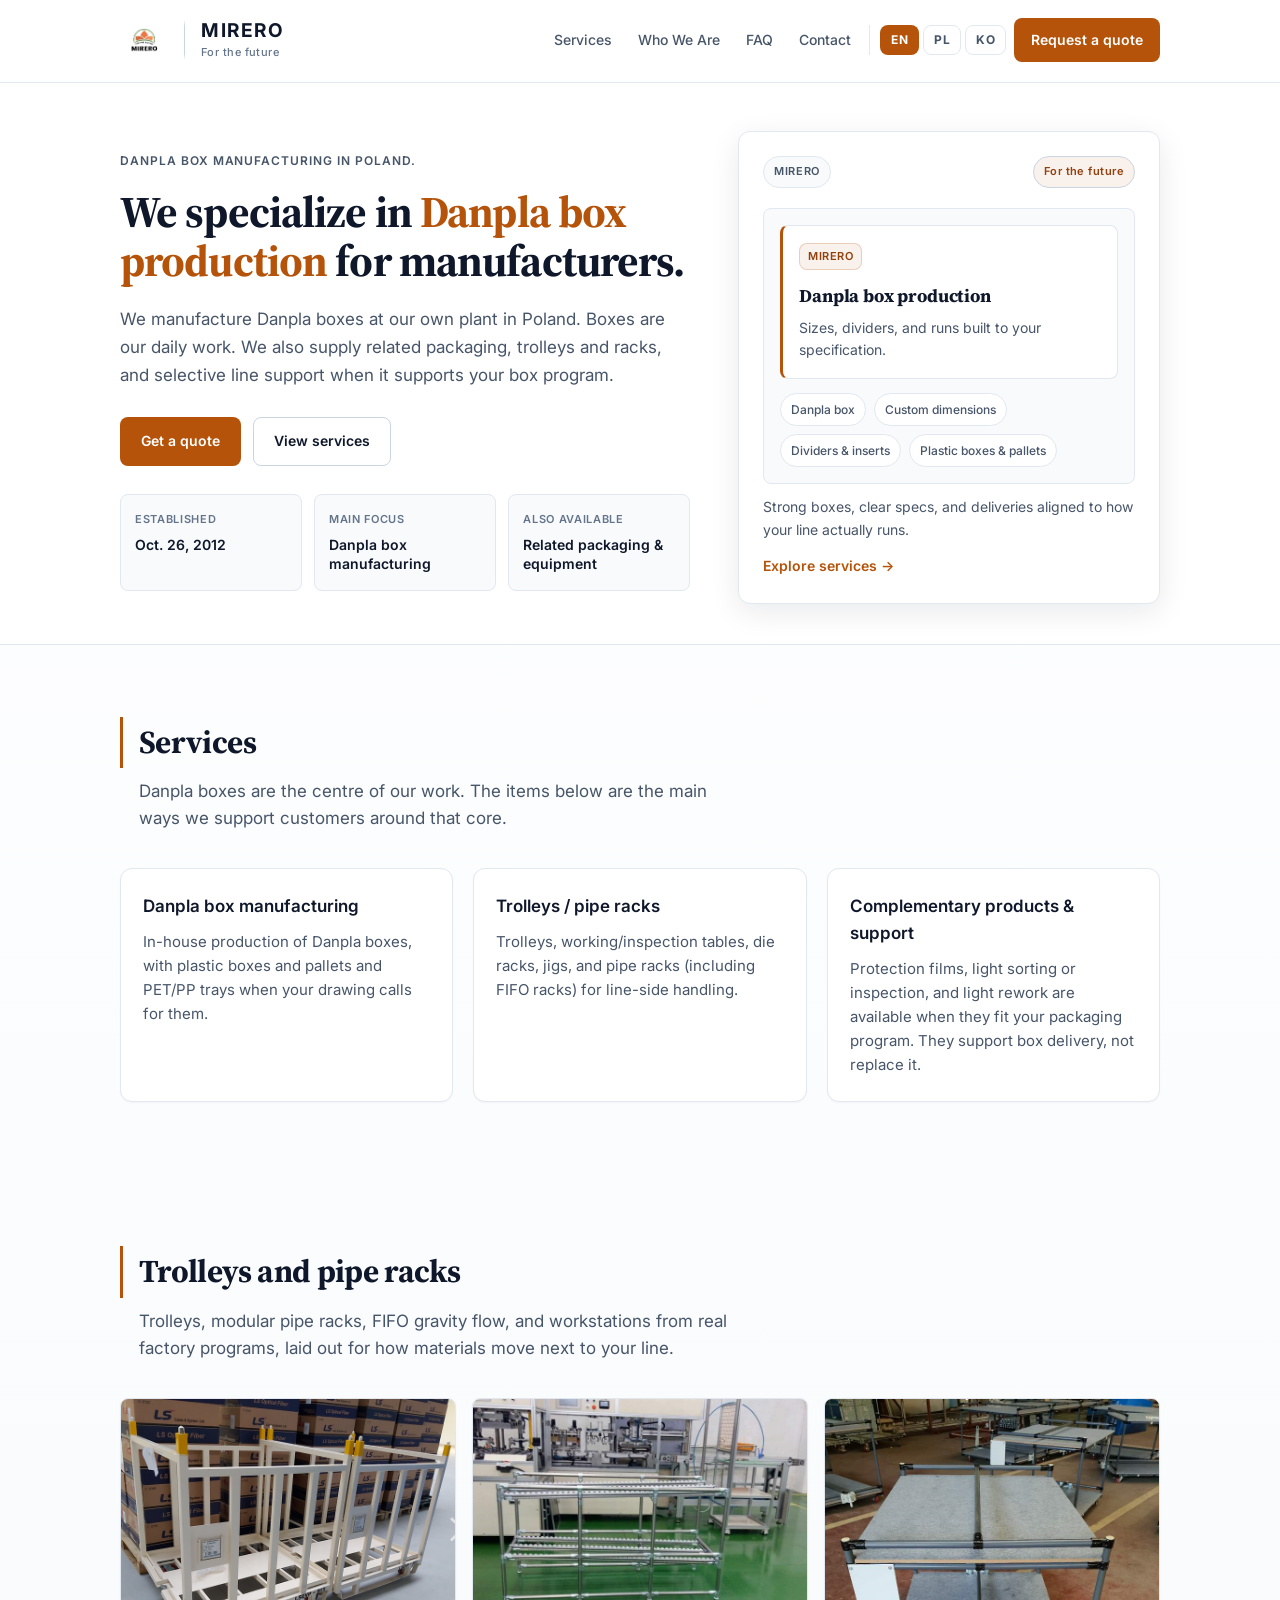
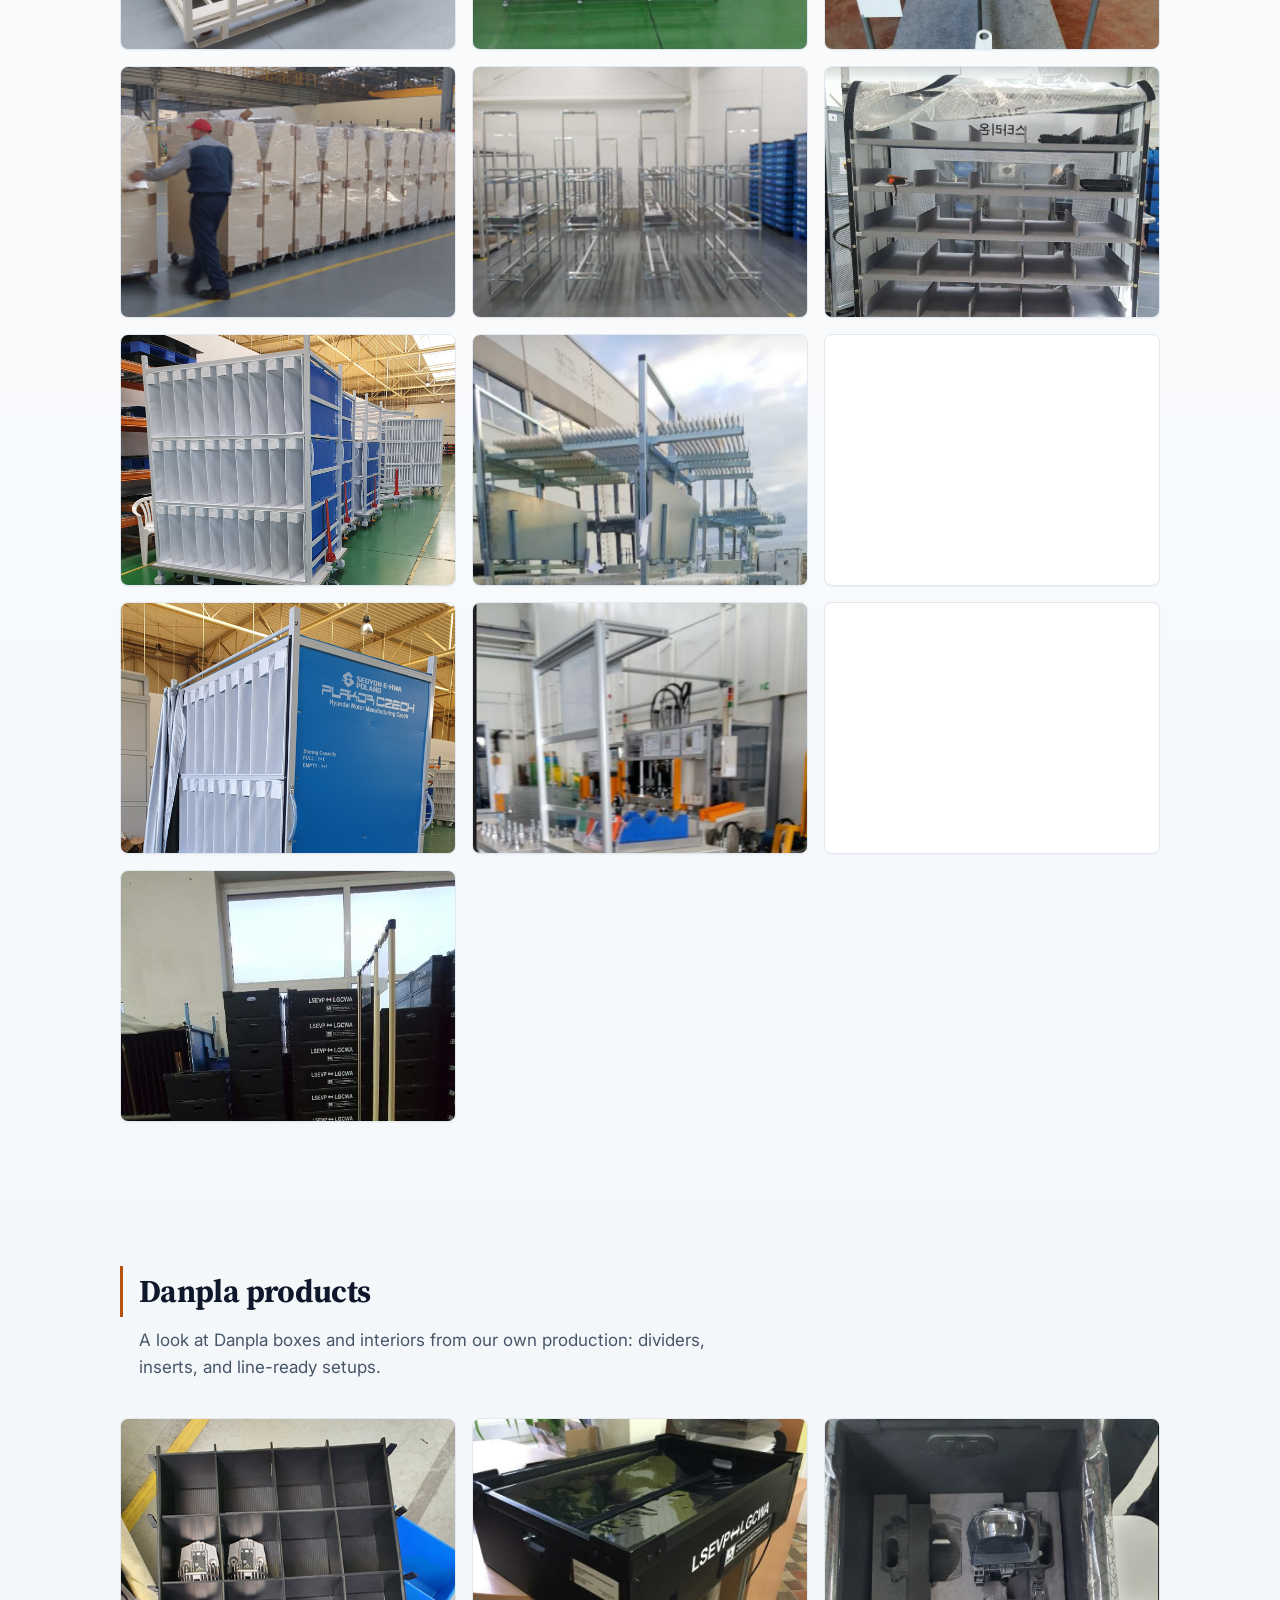
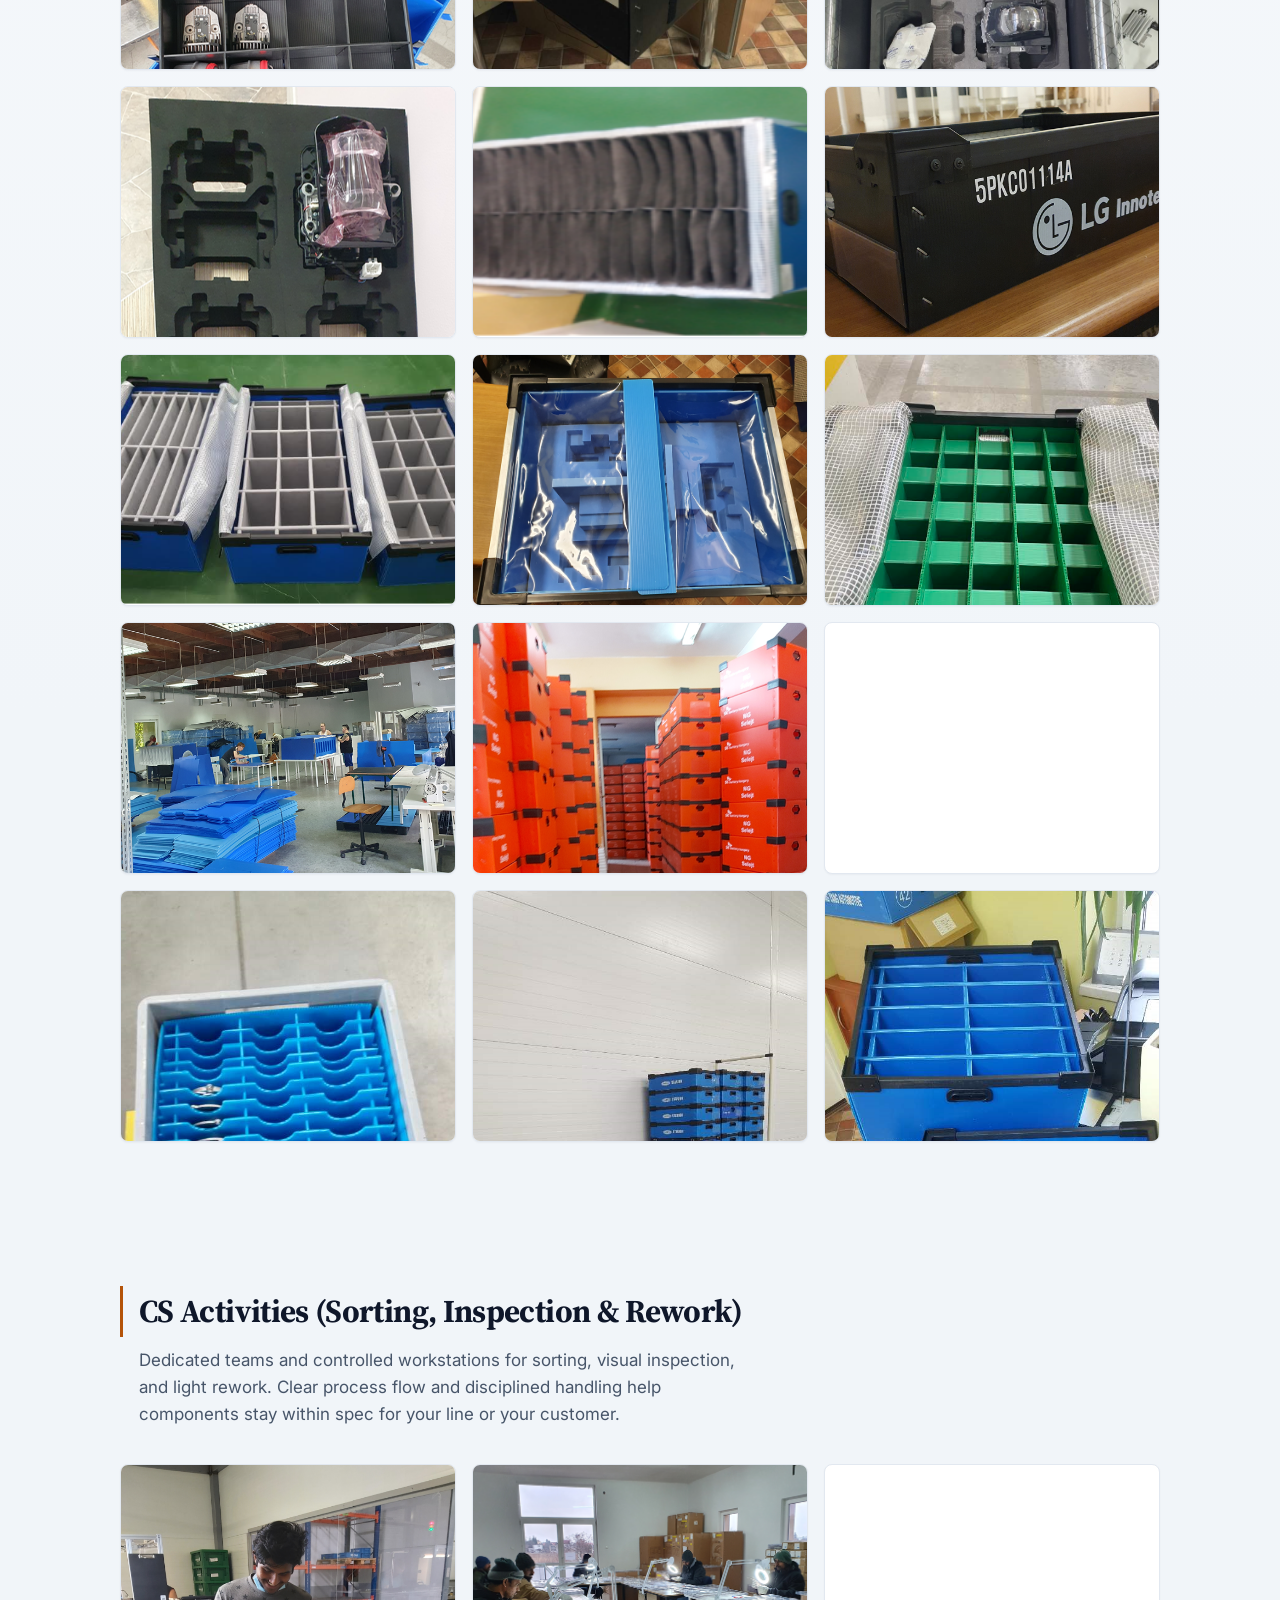
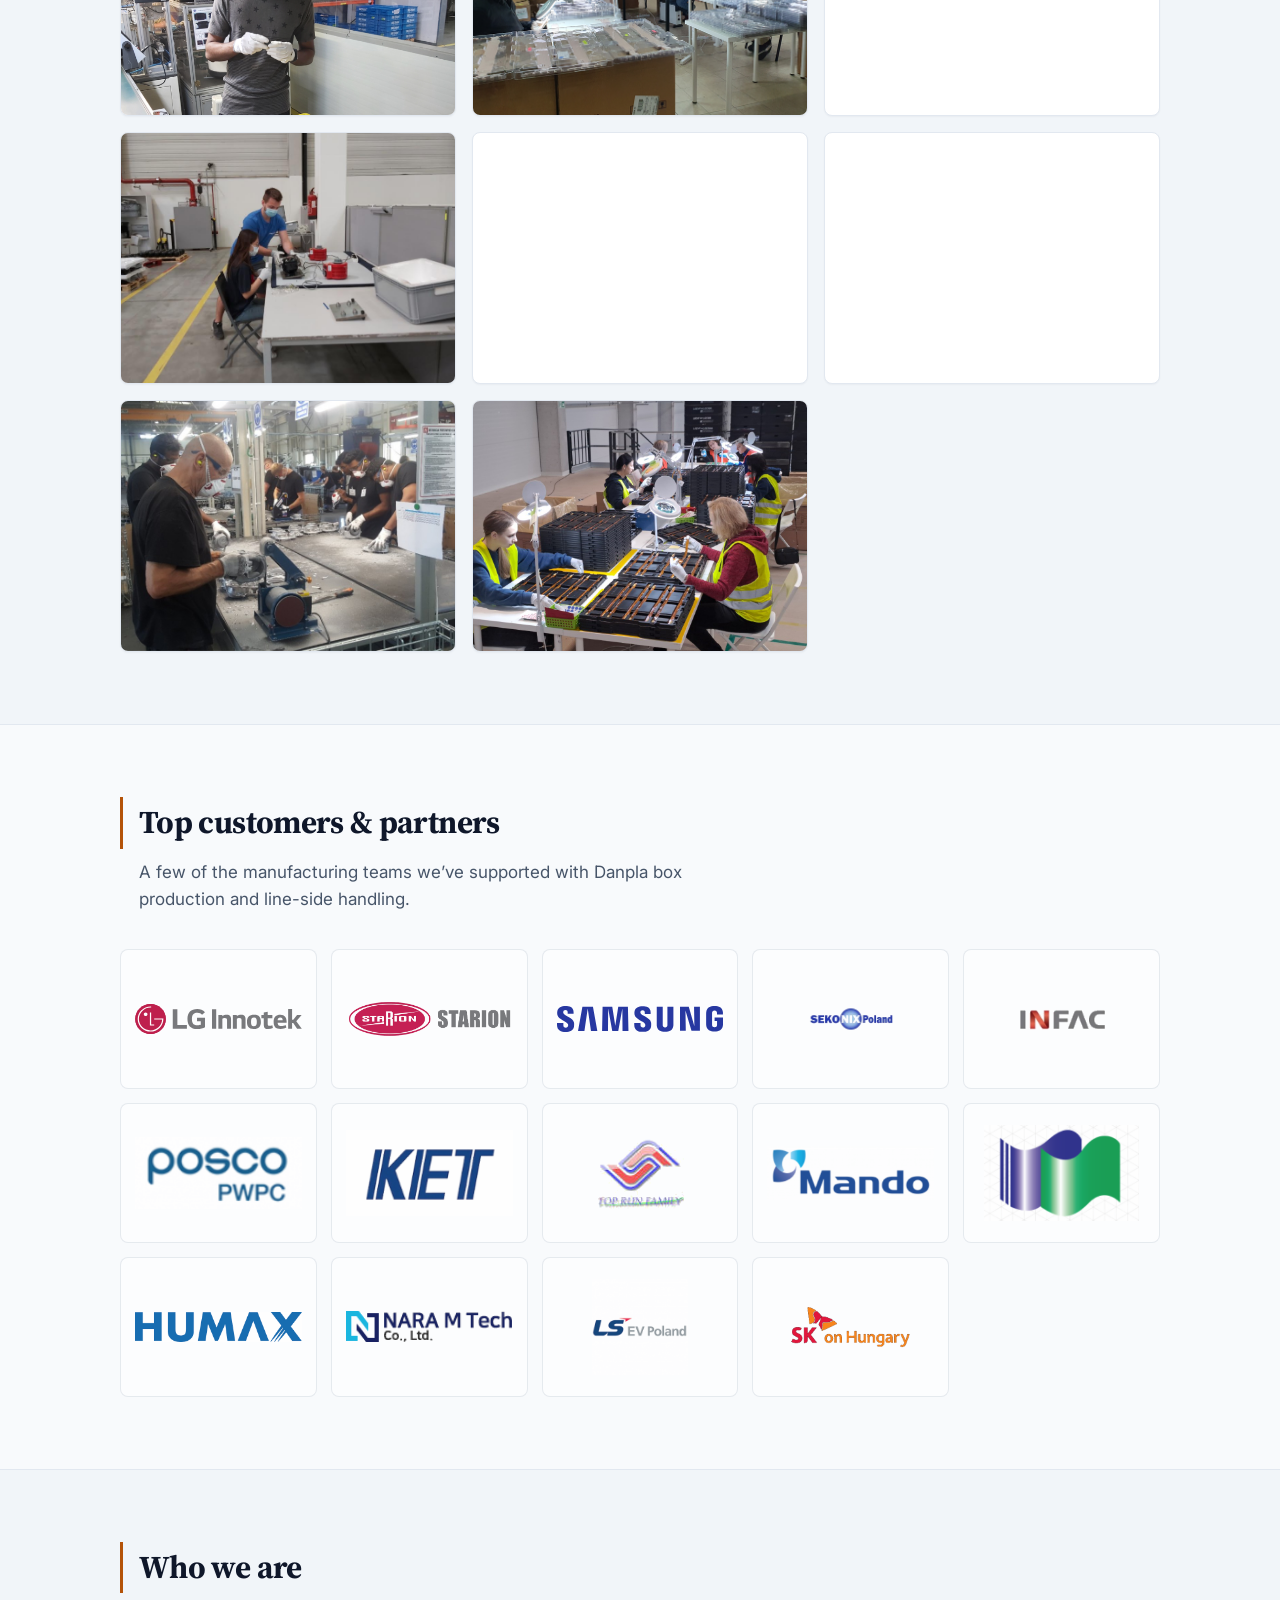
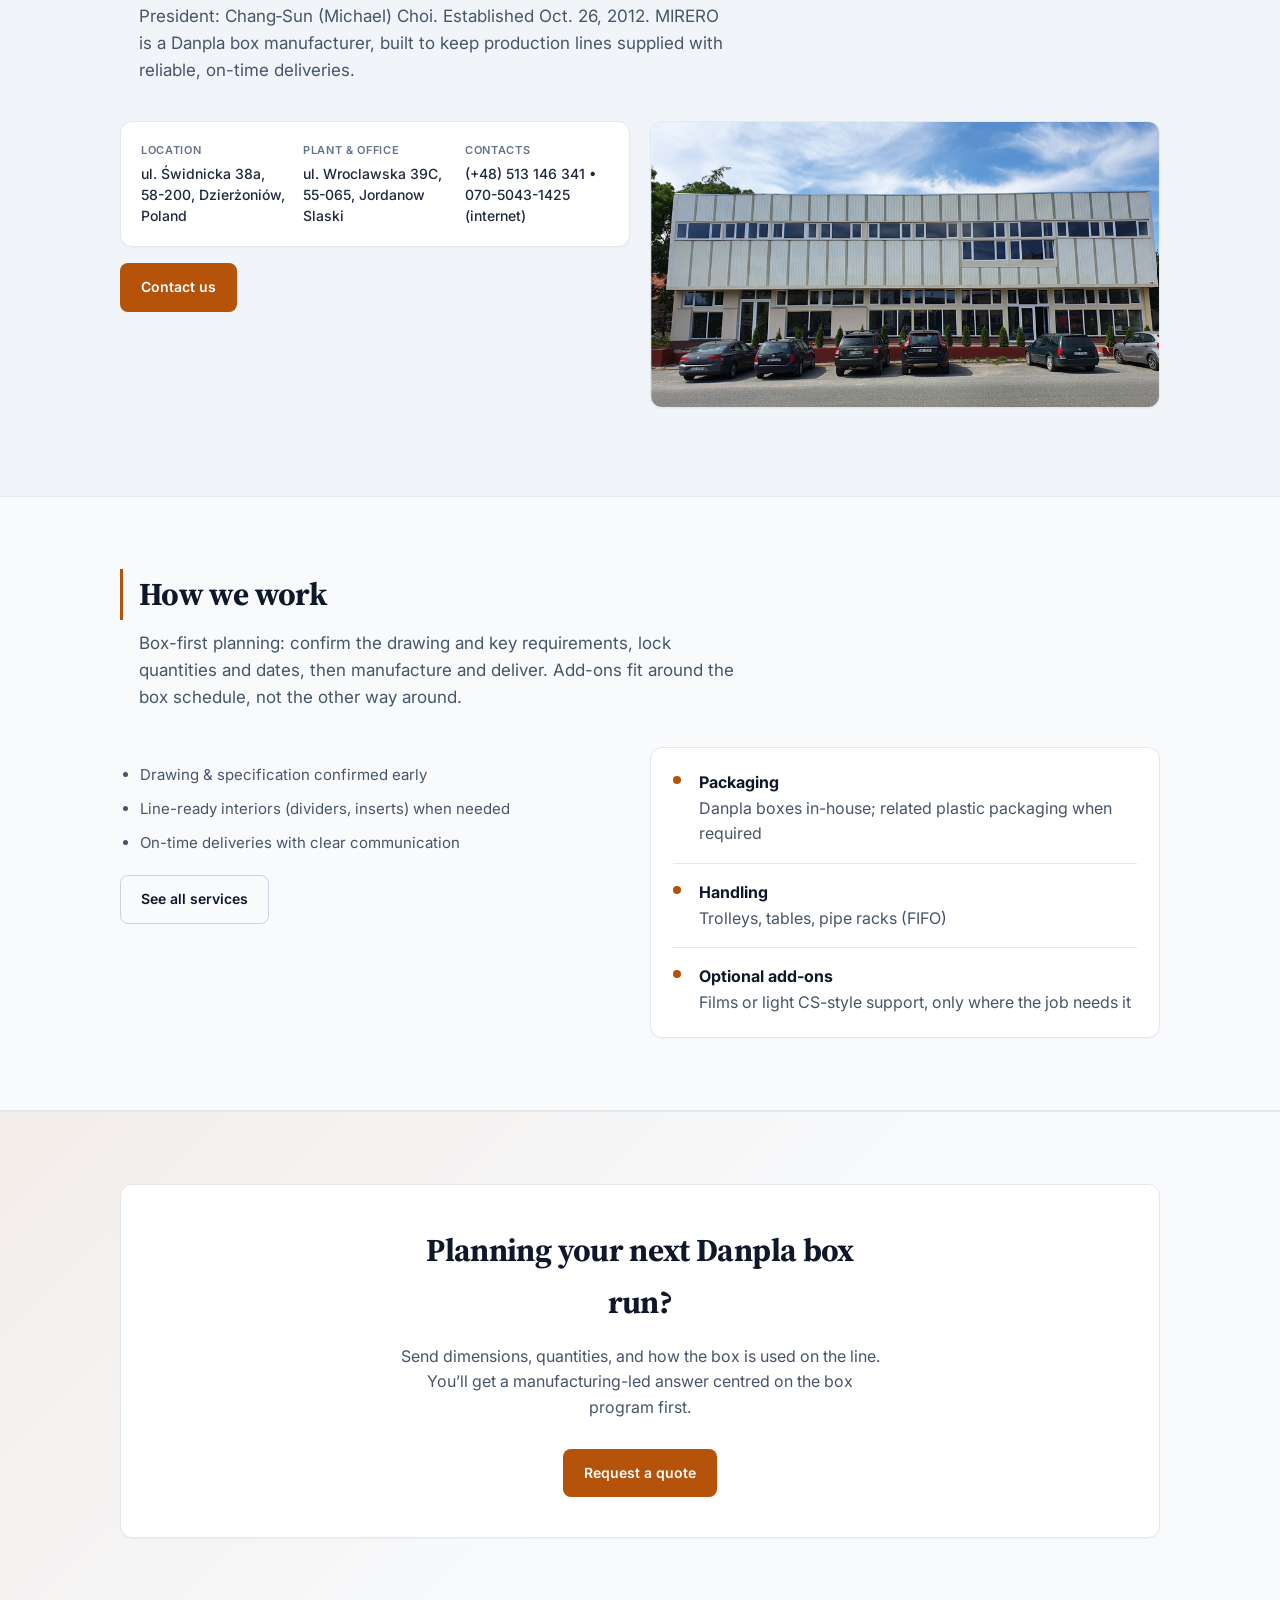
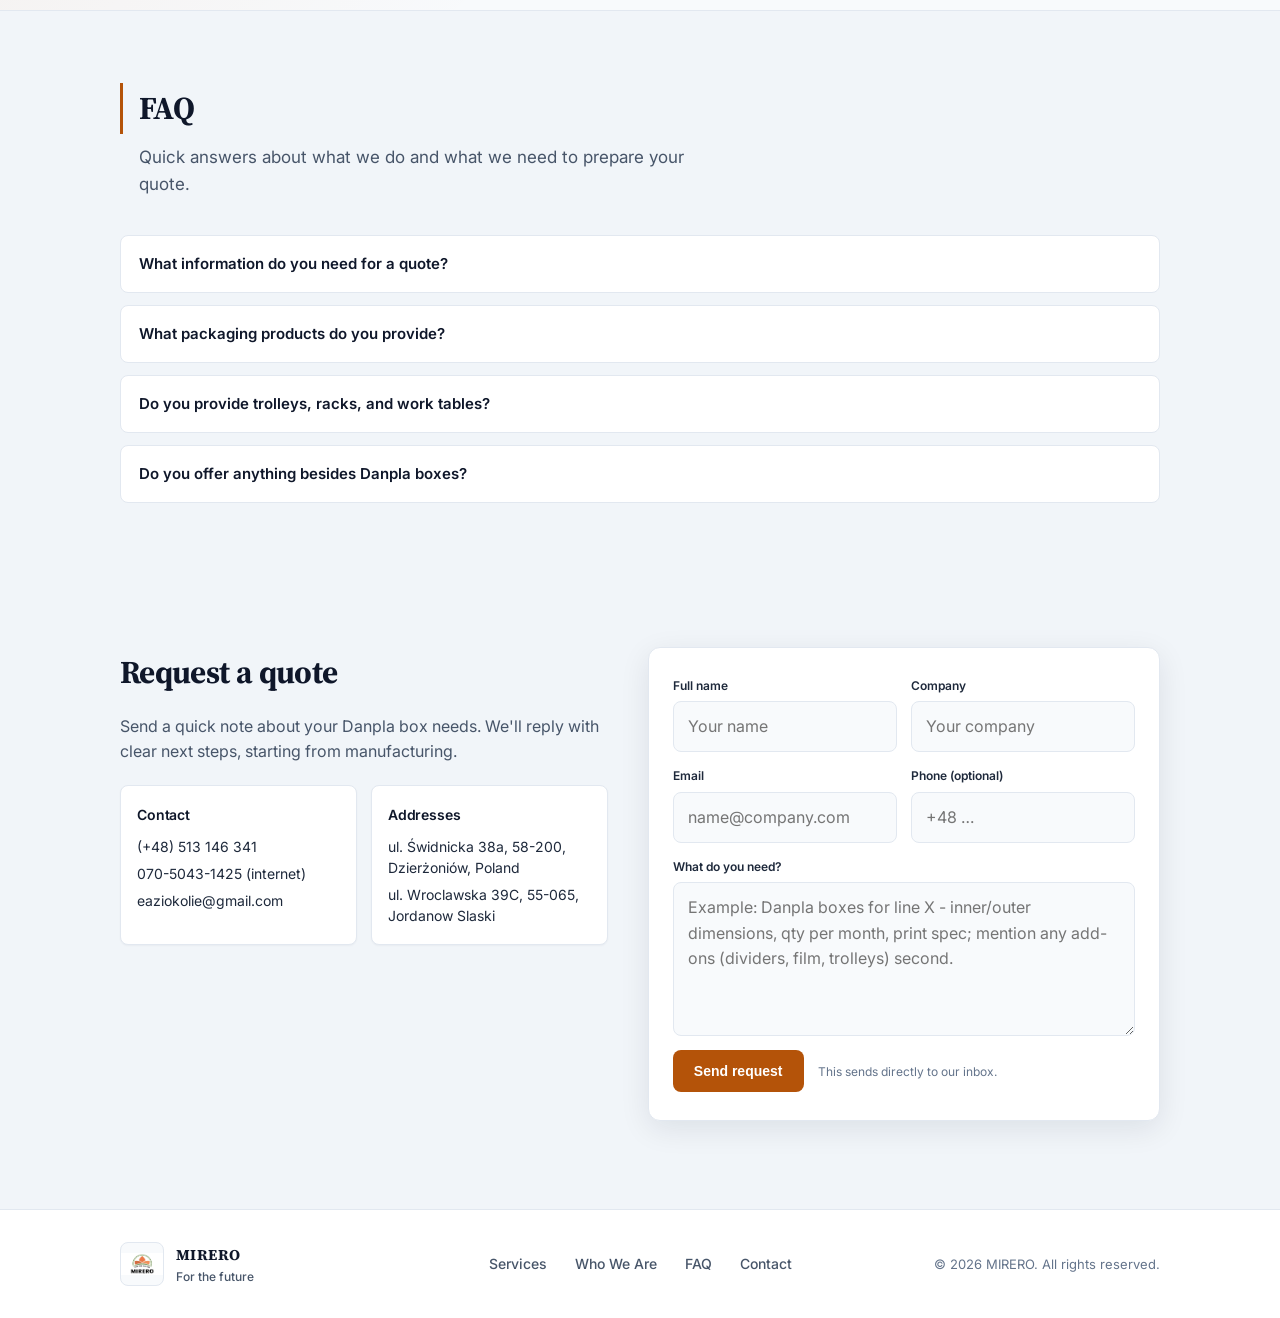
==== index.html @ 8784f69e "first commit" ====
<!doctype html>
<html lang="en" data-default-locale="en">
  <head>
    <meta charset="utf-8" />
    <meta name="viewport" content="width=device-width, initial-scale=1" />
    <meta
      name="description"
      content="MIRERO manufactures Danpla boxes in Poland our main business. We can also supply related plastic packaging, handling equipment, films, and light line support when your project needs it."
    />
    <meta name="theme-color" content="#0f172a" />
    <meta name="format-detection" content="telephone=no" />
    <link rel="canonical" href="/" />
    <meta property="og:type" content="website" />
    <meta property="og:title" content="MIRERO | Danpla box manufacturing (Poland)" />
    <meta
      property="og:description"
      content="Danpla box production in Poland, plus related industrial packaging and equipment when your program calls for it."
    />
    <meta property="og:image" content="/assets/logo.png" />
    <meta name="twitter:card" content="summary_large_image" />
    <meta name="twitter:title" content="MIRERO | Danpla box manufacturing (Poland)" />
    <meta
      name="twitter:description"
      content="Danpla boxes manufactured in Poland, with complementary packaging and line support available."
    />
    <meta name="twitter:image" content="/assets/logo.png" />
    <title>MIRERO | Danpla box manufacturing (Poland)</title>
    <link rel="preconnect" href="https://fonts.googleapis.com" />
    <link rel="preconnect" href="https://fonts.gstatic.com" crossorigin />
    <link
      href="https://fonts.googleapis.com/css2?family=Inter:wght@400;500;600;700&family=Noto+Sans+KR:wght@400;500;600;700&family=Source+Serif+4:opsz,wght@8..60,600;8..60,700&display=swap"
      rel="stylesheet"
    />
    <link rel="stylesheet" href="./styles.css" />
    <link rel="icon" href="./assets/logo.png" />
  </head>
  <body>
    <a class="skip-link" href="#main" data-i18n="skip.link">Skip to content</a>

    <header class="site-header" id="top">
      <div class="container header-inner">
        <div class="header-left">
          <button
            class="nav-toggle"
            type="button"
            aria-expanded="false"
            aria-controls="site-nav"
          >
            <span class="nav-toggle-lines" aria-hidden="true"></span>
            <span class="sr-only" data-i18n="nav.menuOpen">Open menu</span>
          </button>

          <a class="brand" href="#top" data-i18n-aria="brand.homeAria" aria-label="MIRERO - home">
            <img class="brand-logo" src="./assets/logo.png" alt="" width="48" height="48" decoding="async" />
            <span class="brand-divider" aria-hidden="true"></span>
            <span class="brand-lockup">
              <span class="brand-name">MIRERO</span>
              <span class="brand-kicker" data-i18n="brand.kicker">For the future</span>
            </span>
          </a>
        </div>

        <div class="header-end">
          <nav class="site-nav" id="site-nav" data-i18n-aria="nav.primary" aria-label="Primary">
            <a class="nav-link" href="#services" data-i18n="nav.services">Services</a>
            <a class="nav-link" href="#who" data-i18n="nav.who">Who We Are</a>
            <a class="nav-link" href="#faq" data-i18n="nav.faq">FAQ</a>
            <a class="nav-link" href="#contact" data-i18n="nav.contact">Contact</a>
            <div
              class="lang-switch"
              role="group"
              data-i18n-aria="lang.groupAria"
              aria-label="Language"
            >
              <button type="button" class="lang-switch__btn is-active" data-locale="en">EN</button>
              <button type="button" class="lang-switch__btn" data-locale="pl">PL</button>
              <button type="button" class="lang-switch__btn" data-locale="ko">KO</button>
            </div>
            <a class="nav-link nav-cta" href="#contact" data-i18n="nav.quote">Request a quote</a>
          </nav>
        </div>
      </div>
    </header>

    <main id="main">
      <section class="hero" id="hero">
        <div class="container hero-grid">
          <div class="hero-copy">
            <p class="kicker" data-i18n="hero.kicker">Danpla box manufacturing in Poland.</p>
            <h1>
              <span data-i18n="hero.title1">We specialize in </span><span class="accent" data-i18n="hero.titleAccent">Danpla box production</span><span data-i18n="hero.title2"> for manufacturers.</span>
            </h1>
            <p class="lead" data-i18n="hero.lead">
              MIRERO is built around Danpla box manufacturing at our own plant that is what we do every day. Alongside boxes, we can supply related plastic packaging, trolleys and racks, and selective line support when your project needs it, without losing focus on dependable box deliveries.
            </p>
            <div class="hero-actions">
              <a class="btn btn-primary" href="#contact" data-i18n="hero.getQuote">Get a quote</a>
              <a class="btn btn-ghost" href="#services" data-i18n="hero.viewServices">View services</a>
            </div>

            <dl class="hero-stats" data-i18n-aria="hero.statsAria" aria-label="Highlights">
              <div class="stat reveal">
                <dt data-i18n="hero.stat1k">Established</dt>
                <dd data-i18n="hero.stat1v">Oct. 26, 2012</dd>
              </div>
              <div class="stat reveal">
                <dt data-i18n="hero.stat2k">Main focus</dt>
                <dd data-i18n="hero.stat2v">Danpla box manufacturing</dd>
              </div>
              <div class="stat reveal">
                <dt data-i18n="hero.stat3k">Also available</dt>
                <dd data-i18n="hero.stat3v">Related packaging &amp; equipment</dd>
              </div>
            </dl>
          </div>

          <div class="hero-visual reveal" data-i18n-aria="hero.visualAria" aria-label="Hero summary">
            <div class="hero-card-top">
              <div class="chip" data-i18n="hero.cardChip1">MIRERO</div>
              <div class="chip chip-soft" data-i18n="hero.cardChip2">For the future</div>
            </div>

            <div class="sample">
              <div class="sample-face">
                <div class="sample-badge" data-i18n="hero.sampleBadge">MIRERO</div>
                <div class="sample-title" data-i18n="hero.sampleTitle">Danpla box production</div>
                <div class="sample-subtitle" data-i18n="hero.sampleSub">Sizes, dividers, and runs built to your specification.</div>
              </div>
              <div class="sample-row">
                <div class="sample-pill" data-i18n="hero.pill1">Danpla box</div>
                <div class="sample-pill" data-i18n="hero.pill2">Custom dimensions</div>
                <div class="sample-pill" data-i18n="hero.pill3">Dividers &amp; inserts</div>
                <div class="sample-pill" data-i18n="hero.pill4">Plastic boxes &amp; pallets</div>
              </div>
            </div>

            <div class="hero-card-bottom">
              <p class="muted" data-i18n="hero.bottom">
                Strong boxes, clear specs, and deliveries aligned to how your line actually runs.
              </p>
              <a class="text-link" href="#services" data-i18n="hero.exploreLink">Explore services →</a>
            </div>
          </div>
        </div>
      </section>

      <section class="section" id="services">
        <div class="container">
          <div class="section-head">
            <h2 data-i18n="services.heading">Services</h2>
            <p data-i18n="services.sub">
              Danpla boxes are the centre of our work. The items below are the main ways we support customers around that core.
            </p>
          </div>

          <div class="cards-3">
            <article class="card reveal">
              <h3 data-i18n="services.c1h">Danpla box manufacturing</h3>
              <p data-i18n="services.c1p">
                In-house production of Danpla boxes, with plastic boxes and pallets and PET/PP trays when your drawing calls for them.
              </p>
            </article>
            <article class="card reveal">
              <h3 data-i18n="services.c2h">Trolleys / pipe racks</h3>
              <p data-i18n="services.c2p">
                Trolleys, working/inspection tables, die racks, jigs, and pipe racks (including FIFO racks) for line-side handling.
              </p>
            </article>
            <article class="card reveal">
              <h3 data-i18n="services.c3h">Complementary products &amp; support</h3>
              <p data-i18n="services.c3p">
                Protection films, light sorting or inspection, and light rework are available when they fit your packaging program. They support box delivery, not replace it.
              </p>
            </article>
          </div>
        </div>
      </section>

      <section class="section" id="handling">
        <div class="container">
          <div class="section-head">
            <h2 data-i18n="handling.heading">Trolleys and pipe racks</h2>
            <p data-i18n="handling.sub">
              Trolleys, modular pipe racks, FIFO gravity flow, and workstations from real factory programs, laid out for how materials move next to your line.
            </p>
          </div>

          <div
            class="logo-grid danpla-grid reveal"
            data-i18n-aria="handling.photosAria"
            aria-label="Trolley and pipe rack photos"
          >
              <div class="logo-tile danpla-tile">
                <img
                  class="danpla-photo"
                  src="./assets/trolleys/trolley-01.png"
                  alt="Two industrial metal trolleys with red casters and cage sides in a warehouse beside stacked cartons."
                  loading="lazy"
                  decoding="async"
                />
              </div>
              <div class="logo-tile danpla-tile">
                <img
                  class="danpla-photo"
                  src="./assets/trolleys/trolley-02.png"
                  alt="Modular pipe-and-joint FIFO gravity rack with white roller tracks on a factory floor."
                  loading="lazy"
                  decoding="async"
                />
              </div>
              <div class="logo-tile danpla-tile">
                <img
                  class="danpla-photo"
                  src="./assets/trolleys/trolley-03.png"
                  alt="Two-level industrial trolley built from pipe framing with felt-lined shelves and a tow hitch."
                  loading="lazy"
                  decoding="async"
                />
              </div>
              <div class="logo-tile danpla-tile">
                <img
                  class="danpla-photo"
                  src="./assets/trolleys/trolley-04.png"
                  alt="Row of tall shrink-wrapped mobile racks on a polished factory floor with a yellow safety line."
                  loading="lazy"
                  decoding="async"
                />
              </div>
              <div class="logo-tile danpla-tile">
                <img
                  class="danpla-photo"
                  src="./assets/trolleys/trolley-05.png"
                  alt="Silver pipe racks with roller tracks next to stacks of blue corrugated plastic boxes in a warehouse."
                  loading="lazy"
                  decoding="async"
                />
              </div>
              <div class="logo-tile danpla-tile">
                <img
                  class="danpla-photo"
                  src="./assets/trolleys/trolley-06.png"
                  alt="Multi-tier mobile rack with corrugated plastic dividers and protective mesh sides on heavy-duty casters."
                  loading="lazy"
                  decoding="async"
                />
              </div>
              <div class="logo-tile danpla-tile">
                <img
                  class="danpla-photo"
                  src="./assets/trolleys/trolley-07.png"
                  alt="Industrial trolleys with soft vertical dividers and blue corrugated plastic side panels on a green shop floor."
                  loading="lazy"
                  decoding="async"
                />
              </div>
              <div class="logo-tile danpla-tile">
                <img
                  class="danpla-photo"
                  src="./assets/trolleys/trolley-08.png"
                  alt="Tall galvanized mobile racks with horizontal arms and protective comb dividers staged outside a plant building."
                  loading="lazy"
                  decoding="async"
                />
              </div>
              <div class="logo-tile danpla-tile">
                <img
                  class="danpla-photo"
                  src="./assets/trolleys/trolley-09.png"
                  alt="Rows of heavy-duty grey metal mobile bins on orange casters in a large warehouse."
                  loading="lazy"
                  decoding="async"
                />
              </div>
              <div class="logo-tile danpla-tile">
                <img
                  class="danpla-photo"
                  src="./assets/trolleys/trolley-10.png"
                  alt="Industrial parts trolley with multi-row fabric pockets and custom printed side branding."
                  loading="lazy"
                  decoding="async"
                />
              </div>
              <div class="logo-tile danpla-tile">
                <img
                  class="danpla-photo"
                  src="./assets/trolleys/trolley-11.png"
                  alt="Aluminum-profile assembly station with jigs, part bins, and tools beside production equipment."
                  loading="lazy"
                  decoding="async"
                />
              </div>
              <div class="logo-tile danpla-tile">
                <img
                  class="danpla-photo"
                  src="./assets/trolleys/trolley-12.png"
                  alt="Modular pipe FIFO rack loaded with stacks of blue corrugated plastic boxes."
                  loading="lazy"
                  decoding="async"
                />
              </div>
              <div class="logo-tile danpla-tile">
                <img
                  class="danpla-photo"
                  src="./assets/trolleys/trolley-13.png"
                  alt="Cream-colored pipe FIFO rack with roller tracks and stacks of black corrugated plastic boxes behind."
                  loading="lazy"
                  decoding="async"
                />
              </div>
          </div>
        </div>
      </section>

      <section class="section" id="danpla">
        <div class="container">
          <div class="section-head">
            <h2 data-i18n="danpla.heading">Danpla products</h2>
            <p data-i18n="danpla.sub">
              A look at Danpla boxes and interiors from our own production: dividers, inserts, and line-ready setups.
            </p>
          </div>

          <div
            class="logo-grid danpla-grid reveal"
            data-i18n-aria="danpla.photosAria"
            aria-label="Danpla photos"
          >
            <div class="logo-tile danpla-tile">
              <img
                class="danpla-photo"
                src="./assets/danpla/danpla-01.png"
                alt="Black Danpla partition tray with a grid of compartments holding industrial components."
                loading="lazy"
                decoding="async"
              />
            </div>
            <div class="logo-tile danpla-tile">
              <img
                class="danpla-photo"
                src="./assets/danpla/danpla-02.png"
                alt="Large black Danpla industrial box with reinforced corners and custom printed markings."
                loading="lazy"
                decoding="async"
              />
            </div>
            <div class="logo-tile danpla-tile">
              <img
                class="danpla-photo"
                src="./assets/danpla/danpla-03.png"
                alt="Blue Danpla shipping bin with padded internal dividers for delicate parts."
                loading="lazy"
                decoding="async"
              />
            </div>
            <div class="logo-tile danpla-tile">
              <img
                class="danpla-photo"
                src="./assets/danpla/danpla-04.png"
                alt="Black Danpla crate with LG Innotek branding, document pocket, and handle cutouts."
                loading="lazy"
                decoding="async"
              />
            </div>
            <div class="logo-tile danpla-tile">
              <img
                class="danpla-photo"
                src="./assets/danpla/danpla-05.png"
                alt="Black protective foam insert with precision-cut compartments for sensitive assemblies."
                loading="lazy"
                decoding="async"
              />
            </div>
            <div class="logo-tile danpla-tile">
              <img
                class="danpla-photo"
                src="./assets/danpla/danpla-06.png"
                alt="Three blue Danpla boxes with different internal divider layouts."
                loading="lazy"
                decoding="async"
              />
            </div>
            <div class="logo-tile danpla-tile">
              <img
                class="danpla-photo"
                src="./assets/danpla/danpla-07.png"
                alt="Blue Danpla tray with custom blue foam interior for component protection."
                loading="lazy"
                decoding="async"
              />
            </div>
            <div class="logo-tile danpla-tile">
              <img
                class="danpla-photo"
                src="./assets/danpla/danpla-08.png"
                alt="Bright green Danpla container with a multi-compartment grid and reinforced rim."
                loading="lazy"
                decoding="async"
              />
            </div>
            <div class="logo-tile danpla-tile">
              <img
                class="danpla-photo"
                src="./assets/danpla/danpla-09.png"
                alt="Workshop floor with workers assembling blue Danpla packaging from corrugated sheets."
                loading="lazy"
                decoding="async"
              />
            </div>
            <div class="logo-tile danpla-tile">
              <img
                class="danpla-photo"
                src="./assets/danpla/danpla-10.png"
                alt="Stacks of orange Danpla boxes in a warehouse aisle for industrial storage."
                loading="lazy"
                decoding="async"
              />
            </div>
            <div class="logo-tile danpla-tile">
              <img
                class="danpla-photo"
                src="./assets/danpla/danpla-11.png"
                alt="Gray industrial tote with bright blue Danpla divider inserts and small metal parts."
                loading="lazy"
                decoding="async"
              />
            </div>
            <div class="logo-tile danpla-tile">
              <img
                class="danpla-photo"
                src="./assets/danpla/danpla-12.png"
                alt="Blue Danpla crates stacked on a modular pipe rack with roller track."
                loading="lazy"
                decoding="async"
              />
            </div>
            <div class="logo-tile danpla-tile">
              <img
                class="danpla-photo"
                src="./assets/danpla/danpla-13.png"
                alt="Two blue Danpla containers with reinforced corners and internal dividers."
                loading="lazy"
                decoding="async"
              />
            </div>
            <div class="logo-tile danpla-tile">
              <img
                class="danpla-photo"
                src="./assets/danpla/danpla-14.png"
                alt="Blue Danpla box with a grey fabric grid divider and padded top edges."
                loading="lazy"
                decoding="async"
              />
            </div>
            <div class="logo-tile danpla-tile">
              <img
                class="danpla-photo"
                src="./assets/danpla/danpla-15.png"
                alt="Black Danpla box with custom foam dunnage holding automotive lighting assemblies."
                loading="lazy"
                decoding="async"
              />
            </div>
          </div>
        </div>
      </section>

      <section class="section" id="cs-activities">
        <div class="container">
          <div class="section-head">
            <h2 data-i18n="cs.heading">CS Activities (Sorting, Inspection &amp; Rework)</h2>
            <p data-i18n="cs.sub">
              Dedicated teams and controlled workstations for sorting, visual inspection, and light rework. Clear process flow and disciplined handling help components stay within spec for your line or your customer.
            </p>
          </div>

          <div
            class="logo-grid danpla-grid reveal"
            data-i18n-aria="cs.photosAria"
            aria-label="CS activities - sorting, inspection, and rework"
          >
            <div class="logo-tile danpla-tile">
              <img
                class="danpla-photo"
                src="./assets/cs-activities/cs-01.png"
                alt="Operator in gloves inspecting small components from a tray at a line-side quality bench with bins and trays."
                loading="lazy"
                decoding="async"
              />
            </div>
            <div class="logo-tile danpla-tile">
              <img
                class="danpla-photo"
                src="./assets/cs-activities/cs-02.png"
                alt="Several inspectors at long tables using magnifying lamps to examine clear molded plastic parts in a warehouse workspace."
                loading="lazy"
                decoding="async"
              />
            </div>
            <div class="logo-tile danpla-tile">
              <img
                class="danpla-photo"
                src="./assets/cs-activities/cs-03.png"
                alt="Two workers in masks and gloves sorting metal brackets at a workstation with before-and-after inspection shelf labels."
                loading="lazy"
                decoding="async"
              />
            </div>
            <div class="logo-tile danpla-tile">
              <img
                class="danpla-photo"
                src="./assets/cs-activities/cs-04.png"
                alt="Two masked technicians inspecting a large mechanical assembly on a white bench with test equipment in a high-bay warehouse."
                loading="lazy"
                decoding="async"
              />
            </div>
            <div class="logo-tile danpla-tile">
              <img
                class="danpla-photo"
                src="./assets/cs-activities/cs-05.png"
                alt="Team in lab coats and hairnets performing detailed inspection under magnifying lamps along a row of tables with shipping cartons."
                loading="lazy"
                decoding="async"
              />
            </div>
            <div class="logo-tile danpla-tile">
              <img
                class="danpla-photo"
                src="./assets/cs-activities/cs-06.png"
                alt="Workers in cleanroom-style gowns and hairnets at a long inspection bench with magnifying lamps and sorting trays."
                loading="lazy"
                decoding="async"
              />
            </div>
            <div class="logo-tile danpla-tile">
              <img
                class="danpla-photo"
                src="./assets/cs-activities/cs-07.png"
                alt="Line of operators in respirators and PPE performing manual finishing and inspection of die-cast metal parts at black workbenches."
                loading="lazy"
                decoding="async"
              />
            </div>
            <div class="logo-tile danpla-tile">
              <img
                class="danpla-photo"
                src="./assets/cs-activities/cs-08.png"
                alt="Inspectors in high-visibility vests examining trayed electronic-style parts under magnifying lamps at white tables."
                loading="lazy"
                decoding="async"
              />
            </div>
          </div>
        </div>
      </section>

      <section class="section section-alt" id="logo-wall">
        <div class="container">
          <div class="section-head">
            <h2 data-i18n="logos.heading">Top customers &amp; partners</h2>
            <p data-i18n="logos.sub">
              A few of the manufacturing teams we’ve supported with Danpla box production and line-side handling.
            </p>
          </div>

          <div class="logo-grid reveal" data-i18n-aria="logos.gridAria" aria-label="Client logos">
            <div class="logo-tile">
              <img
                class="client-logo"
                src="./assets/client-logos/lg-innotek.svg"
                alt="LG Innotek"
                loading="lazy"
              />
            </div>
            <div class="logo-tile">
              <img
                class="client-logo client-logo--wide"
                src="./assets/client-logos/starion-wide.png"
                alt="Starion"
                loading="lazy"
                decoding="async"
              />
            </div>
            <div class="logo-tile">
              <img
                class="client-logo client-logo--wide"
                src="./assets/client-logos/samsung.svg"
                alt="Samsung"
                loading="lazy"
              />
            </div>
            <div class="logo-tile">
              <img
                class="client-logo client-logo--wide"
                src="./assets/client-logos/sekonix-poland.png"
                alt="Sekonix Poland"
                loading="lazy"
                decoding="async"
              />
            </div>
            <div class="logo-tile">
              <img
                class="client-logo client-logo--wide"
                src="./assets/client-logos/infac.png"
                alt="INFAC"
                loading="lazy"
                decoding="async"
              />
            </div>
            <div class="logo-tile">
              <img
                class="client-logo client-logo--wide"
                src="./assets/client-logos/posco-pwpc.png"
                alt="POSCO PWPC"
                loading="lazy"
                decoding="async"
              />
            </div>
            <div class="logo-tile">
              <img
                class="client-logo client-logo--wide"
                src="./assets/client-logos/ket.png"
                alt="KET"
                loading="lazy"
                decoding="async"
              />
            </div>
            <div class="logo-tile">
              <img
                class="client-logo client-logo--wide"
                src="./assets/client-logos/top-run-family.png"
                alt="Top Run Family"
                loading="lazy"
                decoding="async"
              />
            </div>
            <div class="logo-tile">
              <img
                class="client-logo client-logo--wide"
                src="./assets/client-logos/mando.png"
                alt="Mando"
                loading="lazy"
                decoding="async"
              />
            </div>
            <div class="logo-tile">
              <img
                class="client-logo client-logo--wide"
                src="./assets/client-logos/w.png"
                alt="W"
                loading="lazy"
                decoding="async"
              />
            </div>
            <div class="logo-tile">
              <img
                class="client-logo client-logo--wide"
                src="./assets/client-logos/humax.png"
                alt="HUMAX"
                loading="lazy"
                decoding="async"
              />
            </div>
            <div class="logo-tile">
              <img
                class="client-logo client-logo--wide"
                src="./assets/client-logos/nara-m-tech.png"
                alt="NARA M Tech"
                loading="lazy"
                decoding="async"
              />
            </div>
            <div class="logo-tile">
              <img
                class="client-logo client-logo--wide"
                src="./assets/client-logos/ls-ev-poland.webp"
                alt="LS EV Poland"
                loading="lazy"
                decoding="async"
              />
            </div>
            <div class="logo-tile">
              <img
                class="client-logo client-logo--wide"
                src="./assets/client-logos/sk-on-hungary.png"
                alt="SK on Hungary"
                loading="lazy"
                decoding="async"
              />
            </div>
          </div>
        </div>
      </section>

      <section class="section" id="who">
        <div class="container">
          <div class="section-head">
            <h2 data-i18n="who.heading">Who we are</h2>
            <p data-i18n="who.body">
              President: Chang‑Sun (Michael) Choi. Established Oct. 26, 2012. MIRERO is a Danpla box manufacturer, built to keep production lines supplied with reliable, on-time deliveries.
            </p>
          </div>

          <div class="split who-split">
            <div class="split-text reveal">
              <div class="meta-card meta-card--who">
                <div>
                  <div class="meta-k" data-i18n="who.metaOffice">Office</div>
                  <div class="meta-v">ul. Świdnicka 38a, 58-200, Dzierżoniów, Poland</div>
                </div>
                <div>
                  <div class="meta-k" data-i18n="who.metaPlant">Plant &amp; office</div>
                  <div class="meta-v">ul. Wroclawska 39C, 55-065, Jordanow Slaski</div>
                </div>
                <div>
                  <div class="meta-k" data-i18n="who.metaContact">Contact</div>
                  <div class="meta-v">(+48) 513 146 341 • 070-5043-1425 (internet)</div>
                </div>
              </div>

              <div class="who-actions">
                <a class="btn btn-primary" href="#contact" data-i18n="who.contactBtn">Contact us</a>
              </div>
            </div>

            <div class="split-image reveal">
              <div class="who-photo">
                <img
                  src="./assets/plant/plant-01.png"
                  alt="MIRERO plant and office building exterior."
                  loading="lazy"
                  decoding="async"
                />
              </div>
            </div>
          </div>
        </div>
      </section>

      <section class="section section-alt" id="approach">
        <div class="container">
          <div class="section-head">
            <h2 data-i18n="approach.heading">How we work</h2>
            <p data-i18n="approach.body">
              Box-first planning: confirm the drawing and key requirements, lock quantities and dates, then manufacture and deliver. Add-ons fit around the box schedule, not the other way around.
            </p>
          </div>

          <div class="approach-grid">
            <div class="reveal">
              <ul class="bullets bullets-tight">
                <li data-i18n="approach.b1">Drawing &amp; specification confirmed early</li>
                <li data-i18n="approach.b2">Line-ready interiors (dividers, inserts) when needed</li>
                <li data-i18n="approach.b3">On-time deliveries with clear communication</li>
              </ul>
              <a class="btn btn-ghost btn-outline" href="#services" data-i18n="approach.btn">See all services</a>
            </div>

            <div class="reveal" data-i18n-aria="approach.mapAria" aria-label="Services map">
              <div class="approach-panel">
                <div class="approach-step">
                  <div class="dot"></div>
                  <div>
                    <strong data-i18n="approach.pack">Packaging</strong>
                    <div class="muted" data-i18n="approach.packSub">Danpla boxes in-house; related plastic packaging when required</div>
                  </div>
                </div>
                <div class="approach-step">
                  <div class="dot"></div>
                  <div>
                    <strong data-i18n="approach.handle">Handling</strong>
                    <div class="muted" data-i18n="approach.handleSub">Trolleys, tables, pipe racks (FIFO)</div>
                  </div>
                </div>
                <div class="approach-step">
                  <div class="dot"></div>
                  <div>
                    <strong data-i18n="approach.prot">Optional add-ons</strong>
                    <div class="muted" data-i18n="approach.protSub">Films or light CS-style support, only where the job needs it</div>
                  </div>
                </div>
              </div>
            </div>
          </div>
        </div>
      </section>

      <section class="section cta-wide" id="cta">
        <div class="container">
          <div class="cta-inner reveal">
            <h2 data-i18n="cta.heading">Planning your next Danpla box run?</h2>
            <p class="muted" data-i18n="cta.body">
              Send dimensions, quantities, and how the box is used on the line. You’ll get a manufacturing-led answer centred on the box program first.
            </p>
            <a class="btn btn-primary" href="#contact" data-i18n="cta.btn">Request a quote</a>
          </div>
        </div>
      </section>

      <section class="section" id="faq">
        <div class="container">
          <div class="section-head">
            <h2 data-i18n="faq.heading">FAQ</h2>
            <p data-i18n="faq.sub">
              Quick answers about what we do and what we need to prepare your quote.
            </p>
          </div>

          <div class="faq reveal">
            <details>
              <summary data-i18n="faq1.q">What information do you need for a quote?</summary>
              <div class="faq-body" data-i18n="faq1.a">
                Application, internal dimensions, quantity, target delivery date, print or labelling needs, and any special handling (stacking, ESD, dividers, etc.).
              </div>
            </details>
            <details>
              <summary data-i18n="faq2.q">What packaging products do you provide?</summary>
              <div class="faq-body" data-i18n="faq2.a">
                Danpla box (manufacturing in MIRERO), plastic boxes/plastic pallets, and PET/PP trays.
              </div>
            </details>
            <details>
              <summary data-i18n="faq3.q">Do you provide trolleys, racks, and work tables?</summary>
              <div class="faq-body" data-i18n="faq3.a">
                Yes. Trolley solutions, working/inspection tables, die racks, jigs, and pipe racks including FIFO racks.
              </div>
            </details>
            <details>
              <summary data-i18n="faq4.q">Do you offer anything besides Danpla boxes?</summary>
              <div class="faq-body" data-i18n="faq4.a">
                Yes. We can also supply protection films, trolleys, racks, tables, and similar items, including light sorting, inspection, or rework support, usually as part of a packaging program led by box production.
              </div>
            </details>
          </div>
        </div>
      </section>

      <section class="section contact" id="contact">
        <div class="container">
          <div class="contact-grid">
            <div>
              <h2 data-i18n="contact.heading">Request a quote</h2>
              <p class="muted" data-i18n="contact.sub">
                Send a quick note about your Danpla box needs. We'll reply with clear next steps, starting from manufacturing.
              </p>

              <div class="contact-cards">
                <div class="mini-card">
                  <h3 data-i18n="contact.mini1h">Contact</h3>
                  <p class="muted">(+48) 513 146 341</p>
                  <p class="muted">070-5043-1425 (internet)</p>
                  <p class="muted">eaziokolie@gmail.com</p>
                </div>
                <div class="mini-card">
                  <h3 data-i18n="contact.mini2h">Addresses</h3>
                  <p class="muted">ul. Świdnicka 38a, 58-200, Dzierżoniów, Poland</p>
                  <p class="muted">ul. Wroclawska 39C, 55-065, Jordanow Slaski</p>
                </div>
              </div>
            </div>

            <form
              class="form"
              id="quote-form"
              autocomplete="on"
              action="https://formspree.io/f/xqewlnoy"
              method="POST"
            >
              <div class="form-row">
                <label>
                  <span class="label" data-i18n="form.labelName">Full name</span>
                  <input name="name" type="text" data-i18n-placeholder="form.phName" placeholder="Your name" required />
                </label>
                <label>
                  <span class="label" data-i18n="form.labelCompany">Company</span>
                  <input name="company" type="text" data-i18n-placeholder="form.phCompany" placeholder="Your company" />
                </label>
              </div>
              <div class="form-row">
                <label>
                  <span class="label" data-i18n="form.labelEmail">Email</span>
                  <input
                    name="email"
                    type="email"
                    data-i18n-placeholder="form.phEmail"
                    placeholder="name@company.com"
                    required
                  />
                </label>
                <label>
                  <span class="label" data-i18n="form.labelPhone">Phone (optional)</span>
                  <input name="phone" type="tel" data-i18n-placeholder="form.phPhone" placeholder="+48 …" />
                </label>
              </div>

              <label>
                <span class="label" data-i18n="form.labelMessage">What do you need?</span>
                <textarea
                  name="message"
                  rows="5"
                  data-i18n-placeholder="form.phMessage"
                  placeholder="Example: Danpla boxes for line X - inner/outer dimensions, qty per month, print spec; mention any add-ons (dividers, film, trolleys) second."
                  required
                ></textarea>
              </label>

              <div class="form-actions">
                <button class="btn btn-primary" type="submit" data-i18n="form.submit">Send request</button>
                <p class="form-hint" data-i18n="form.hint">
                  This opens your email app (no backend needed).
                </p>
                <p class="form-status muted" id="form-status" aria-live="polite"></p>
              </div>
            </form>
          </div>
        </div>
      </section>
    </main>

    <footer class="site-footer">
      <div class="container footer-inner">
        <div class="footer-brand">
          <img class="footer-logo" src="./assets/logo.png" alt="MIRERO logo" data-i18n-alt="footer.logoAlt" />
          <div>
            <div class="footer-name">MIRERO</div>
            <div class="footer-tag muted" data-i18n="footer.tag">For the future</div>
          </div>
        </div>

        <div class="footer-links" data-i18n-aria="footer.linksAria" aria-label="Footer">
          <a href="#services" data-i18n="nav.services">Services</a>
          <a href="#who" data-i18n="nav.who">Who We Are</a>
          <a href="#faq" data-i18n="nav.faq">FAQ</a>
          <a href="#contact" data-i18n="nav.contact">Contact</a>
        </div>

        <div class="footer-meta muted">
          <span data-i18n="footer.copyBefore">©</span> <span id="year"></span>
          <span data-i18n="footer.copyAfter">MIRERO. All rights reserved.</span>
        </div>
      </div>
    </footer>

    <script src="./i18n.js"></script>
    <script src="./script.js"></script>
  </body>
</html>
---- styles.css ----
:root {
  --ink: #0f172a;
  --ink-soft: #1e293b;
  --bg: #f1f5f9;
  --bg-subtle: #e2e8f0;
  --surface: #ffffff;
  --text: #0f172a;
  --muted: #475569;
  --muted-2: #64748b;
  --line: #e2e8f0;
  --line-strong: #cbd5e1;

  /* Refined accent - credible manufacturing / B2B */
  --primary: #b45309;
  --primary-hover: #92400e;
  --primary-fg: #ffffff;
  --primary-tint: rgba(180, 83, 9, 0.08);
  --primary-ring: rgba(180, 83, 9, 0.22);

  --brand: var(--primary);
  --brand-2: var(--primary-hover);

  --shadow-sm: 0 1px 2px rgba(15, 23, 42, 0.04);
  --shadow: 0 4px 20px rgba(15, 23, 42, 0.07);
  --shadow-md: 0 8px 30px rgba(15, 23, 42, 0.09);
  --radius: 12px;
  --radius-sm: 8px;
  --container: 1040px;

  --font-sans: Inter, system-ui, -apple-system, "Segoe UI", Roboto, Arial, "Noto Sans",
    "Apple Color Emoji", "Segoe UI Emoji", sans-serif;
  --font-display: "Source Serif 4", ui-serif, Georgia, "Times New Roman", serif;
}

*,
*::before,
*::after {
  box-sizing: border-box;
}

html {
  scroll-behavior: smooth;
}

body {
  margin: 0;
  font-family: var(--font-sans);
  color: var(--text);
  background-color: var(--bg);
  background-image: linear-gradient(180deg, var(--surface) 0%, var(--bg) 42%, var(--bg) 100%);
  line-height: 1.6;
  font-size: 16px;
  -webkit-font-smoothing: antialiased;
}

a {
  color: inherit;
  text-decoration: none;
}

img {
  max-width: 100%;
  display: block;
}

.container {
  width: min(var(--container), calc(100% - 48px));
  margin-inline: auto;
}

.sr-only {
  position: absolute;
  width: 1px;
  height: 1px;
  padding: 0;
  margin: -1px;
  overflow: hidden;
  clip: rect(0, 0, 0, 0);
  white-space: nowrap;
  border: 0;
}

.skip-link {
  position: absolute;
  left: 12px;
  top: 12px;
  background: var(--surface);
  color: var(--ink);
  padding: 10px 14px;
  border-radius: var(--radius-sm);
  border: 1px solid var(--line);
  transform: translateY(-140%);
  transition: transform 0.2s ease;
  z-index: 2000;
  font-weight: 600;
  font-size: 14px;
}
.skip-link:focus {
  transform: translateY(0);
}

/* Header - brand left, navigation right */
.site-header {
  position: sticky;
  top: 0;
  z-index: 1000;
  backdrop-filter: saturate(180%) blur(12px);
  background: rgba(255, 255, 255, 0.94);
  border-bottom: 1px solid var(--line);
}

.header-inner {
  display: flex;
  align-items: center;
  justify-content: space-between;
  gap: 20px;
  padding: 16px 0 18px;
  position: relative;
}

.header-left {
  display: flex;
  align-items: center;
  gap: 14px;
  min-width: 0;
  flex: 1 1 auto;
}

.header-end {
  flex: 0 0 auto;
  display: flex;
  align-items: center;
  justify-content: flex-end;
}

.brand {
  display: inline-flex;
  align-items: center;
  gap: 16px;
  min-width: 0;
  text-decoration: none;
  color: inherit;
}

.brand:hover .brand-name {
  color: var(--primary-hover);
}

.brand-logo {
  width: 48px;
  height: 48px;
  object-fit: contain;
  flex-shrink: 0;
}

.brand-divider {
  width: 1px;
  height: 40px;
  flex-shrink: 0;
  background: linear-gradient(
    180deg,
    transparent,
    var(--line-strong) 15%,
    var(--line-strong) 85%,
    transparent
  );
}

.brand-lockup {
  display: flex;
  flex-direction: column;
  align-items: flex-start;
  gap: 3px;
  min-width: 0;
}

.brand-name {
  font-family: var(--font-sans);
  font-size: clamp(1.0625rem, 2.5vw, 1.1875rem);
  font-weight: 700;
  letter-spacing: 0.08em;
  line-height: 1.1;
  color: var(--ink);
  text-transform: uppercase;
  transition: color 0.15s ease;
}

.brand-kicker {
  font-size: 11px;
  font-weight: 500;
  letter-spacing: 0.04em;
  text-transform: none;
  color: var(--muted-2);
  line-height: 1.3;
  white-space: nowrap;
}

.site-nav {
  display: flex;
  align-items: center;
  justify-content: flex-end;
  gap: 2px;
  flex-wrap: wrap;
}

.lang-switch {
  display: inline-flex;
  align-items: center;
  gap: 4px;
  padding: 0 2px 0 10px;
  margin-left: 4px;
  border-left: 1px solid var(--line);
}

.lang-switch__btn {
  appearance: none;
  border: 1px solid var(--line);
  background: var(--surface);
  color: var(--muted);
  font: inherit;
  font-size: 12px;
  font-weight: 700;
  letter-spacing: 0.04em;
  padding: 8px 10px;
  border-radius: var(--radius-sm);
  cursor: pointer;
  line-height: 1;
  transition: background 0.15s ease, border-color 0.15s ease, color 0.15s ease;
}

.lang-switch__btn:hover {
  color: var(--ink);
  border-color: var(--line-strong);
  background: #f8fafc;
}

.lang-switch__btn.is-active {
  color: var(--primary-fg);
  background: var(--primary);
  border-color: transparent;
}

.lang-switch__btn.is-active:hover {
  background: var(--primary-hover);
  color: var(--primary-fg);
}

html.is-locale-ko body {
  font-family: "Noto Sans KR", var(--font-sans);
}

.nav-link {
  font-size: 14px;
  font-weight: 500;
  color: var(--muted);
  padding: 10px 12px;
  border-radius: var(--radius-sm);
  transition: background 0.15s ease, color 0.15s ease;
}
.nav-link:hover {
  color: var(--ink);
  background: rgba(15, 23, 42, 0.05);
}

.nav-cta {
  color: var(--primary-fg);
  background: var(--primary);
  padding: 10px 16px;
  font-weight: 600;
  border: 1px solid transparent;
  margin-left: 4px;
}
.nav-cta:hover {
  background: var(--primary-hover);
  color: var(--primary-fg);
}

.nav-toggle {
  display: none;
  border: 1px solid var(--line);
  background: var(--surface);
  border-radius: var(--radius-sm);
  padding: 10px 12px;
  color: var(--ink);
  cursor: pointer;
  flex-shrink: 0;
}
.nav-toggle-lines {
  display: block;
  width: 18px;
  height: 12px;
  position: relative;
}
.nav-toggle-lines::before,
.nav-toggle-lines::after,
.nav-toggle-lines {
  border-top: 2px solid var(--ink-soft);
}
.nav-toggle-lines::before,
.nav-toggle-lines::after {
  content: "";
  position: absolute;
  left: 0;
  right: 0;
}
.nav-toggle-lines::before {
  top: 4px;
}
.nav-toggle-lines::after {
  top: 8px;
}

/* Hero */
.hero {
  padding: 48px 0 40px;
  border-bottom: 1px solid var(--line);
  background: var(--surface);
}

.hero-grid {
  display: grid;
  grid-template-columns: 1.15fr 0.85fr;
  gap: 48px;
  align-items: center;
}

.hero-copy {
  padding: 8px 0 0;
}

.kicker {
  color: var(--muted);
  font-size: 12px;
  font-weight: 600;
  letter-spacing: 0.08em;
  text-transform: uppercase;
  margin: 0 0 16px;
}

h1 {
  font-family: var(--font-display);
  letter-spacing: -0.02em;
  font-size: clamp(2rem, 4vw, 2.75rem);
  line-height: 1.12;
  font-weight: 700;
  margin: 0 0 20px;
  color: var(--ink);
}

.accent {
  color: var(--primary);
  font-weight: 700;
}

.lead {
  margin: 0 0 28px;
  color: var(--muted);
  font-size: 1.0625rem;
  max-width: 52ch;
  line-height: 1.65;
}

.hero-actions {
  display: flex;
  flex-wrap: wrap;
  gap: 12px;
  margin: 0 0 28px;
}

.btn {
  display: inline-flex;
  align-items: center;
  justify-content: center;
  gap: 8px;
  padding: 12px 20px;
  border-radius: var(--radius-sm);
  border: 1px solid var(--line-strong);
  background: var(--surface);
  color: var(--ink);
  font-weight: 600;
  font-size: 14px;
  transition: background 0.15s ease, border-color 0.15s ease, color 0.15s ease;
}
.btn:hover {
  background: #f8fafc;
  border-color: var(--muted-2);
}

.btn-primary {
  border-color: transparent;
  color: var(--primary-fg);
  background: var(--primary);
}
.btn-primary:hover {
  background: var(--primary-hover);
  color: var(--primary-fg);
}

.btn-ghost {
  background: transparent;
}

.hero-stats {
  display: grid;
  grid-template-columns: repeat(3, minmax(0, 1fr));
  gap: 12px;
  margin: 0;
}
.stat {
  border: 1px solid var(--line);
  background: #f8fafc;
  border-radius: var(--radius-sm);
  padding: 16px 14px;
}
.stat dt {
  font-weight: 600;
  font-size: 11px;
  text-transform: uppercase;
  letter-spacing: 0.06em;
  color: var(--muted-2);
}
.stat dd {
  margin: 8px 0 0;
  color: var(--ink);
  font-size: 14px;
  font-weight: 600;
  line-height: 1.35;
}

.hero-visual {
  border-radius: var(--radius);
  border: 1px solid var(--line);
  background: var(--surface);
  box-shadow: var(--shadow-md);
  padding: 24px;
  display: flex;
  flex-direction: column;
  justify-content: space-between;
  min-height: 320px;
}

.hero-card-top {
  display: flex;
  align-items: center;
  justify-content: space-between;
  gap: 8px;
}

.chip {
  display: inline-flex;
  align-items: center;
  gap: 8px;
  padding: 6px 10px;
  border-radius: 999px;
  border: 1px solid var(--line);
  background: #f8fafc;
  color: var(--muted);
  font-weight: 600;
  font-size: 11px;
  text-transform: uppercase;
  letter-spacing: 0.05em;
}
.chip-soft {
  border-color: var(--line-strong);
  background: var(--primary-tint);
  color: var(--primary-hover);
  text-transform: none;
  letter-spacing: 0.04em;
}

.sample {
  margin: 20px 0 12px;
  border-radius: var(--radius-sm);
  border: 1px solid var(--line);
  background: #f8fafc;
  padding: 16px;
}

.sample-face {
  border-radius: var(--radius-sm);
  background: var(--surface);
  border: 1px solid var(--line);
  padding: 16px;
  border-left: 3px solid var(--primary);
}

.sample-badge {
  display: inline-flex;
  padding: 4px 8px;
  border-radius: var(--radius-sm);
  background: var(--primary-tint);
  border: 1px solid var(--primary-ring);
  color: var(--primary-hover);
  font-weight: 600;
  font-size: 11px;
  text-transform: uppercase;
  letter-spacing: 0.04em;
  margin-bottom: 12px;
}

.sample-title {
  font-family: var(--font-display);
  font-weight: 700;
  letter-spacing: -0.01em;
  font-size: 1.125rem;
  margin-bottom: 6px;
  color: var(--ink);
}
.sample-subtitle {
  color: var(--muted);
  font-size: 14px;
}

.sample-row {
  display: flex;
  flex-wrap: wrap;
  gap: 8px;
  margin-top: 14px;
}
.sample-pill {
  font-size: 12px;
  font-weight: 500;
  padding: 6px 10px;
  border-radius: 999px;
  border: 1px solid var(--line);
  color: var(--muted);
  background: var(--surface);
}

.hero-card-bottom .muted {
  margin: 0 0 12px;
  font-size: 14px;
}

.text-link {
  color: var(--primary);
  font-weight: 600;
  font-size: 14px;
}
.text-link:hover {
  text-decoration: underline;
  text-underline-offset: 3px;
}

/* Sections */
.section {
  padding: 72px 0;
}

.reveal {
  opacity: 0;
  transform: translateY(8px);
  transition: opacity 0.45s ease, transform 0.45s ease;
}
.reveal.is-visible {
  opacity: 1;
  transform: translateY(0);
}

/* Logo wall */
.logo-grid {
  display: grid;
  grid-template-columns: repeat(3, minmax(0, 1fr));
  gap: 16px;
  align-items: stretch;
}
.logo-tile {
  border-radius: var(--radius-sm);
  border: 1px solid var(--line);
  background: var(--surface);
  padding: 24px 20px;
  display: grid;
  place-items: center;
  min-height: 88px;
  box-shadow: var(--shadow-sm);
  transition: border-color 0.15s ease, box-shadow 0.15s ease;
}
.logo-tile:hover {
  border-color: var(--line-strong);
  box-shadow: var(--shadow);
}

.client-logo {
  max-width: 170px;
  width: 100%;
  height: 28px;
  object-fit: contain;
  opacity: 0.88;
  filter: grayscale(0.15);
  transition: opacity 0.15s ease, filter 0.15s ease;
}
.logo-tile:hover .client-logo {
  opacity: 1;
  filter: grayscale(0);
}

.client-logo--wide {
  max-width: 220px;
  height: 26px;
}

.client-logo--fill {
  max-width: 100%;
  height: 96px;
}

/* Client logo wall: clean strip layout */
#logo-wall .logo-grid {
  grid-template-columns: repeat(auto-fit, minmax(170px, 1fr));
  gap: 14px;
}

#logo-wall .logo-tile {
  border: 1px solid rgba(148, 163, 184, 0.22);
  background: rgba(255, 255, 255, 0.6);
  box-shadow: none;
  min-height: 140px;
  padding: 12px 14px;
}

#logo-wall .logo-tile:hover {
  border-color: rgba(148, 163, 184, 0.38);
  box-shadow: var(--shadow-sm);
}

#logo-wall .client-logo {
  width: min(100%, 220px);
  height: 88px;
  max-width: none;
  object-fit: contain;
  opacity: 0.92;
  filter: grayscale(0.05);
}

#logo-wall .client-logo--wide,
#logo-wall .client-logo--mando,
#logo-wall .client-logo--fill {
  width: min(100%, 240px);
  height: 96px;
}

.client-logo--stack {
  max-width: 140px;
  height: 44px;
}

.client-logo--mando {
  max-width: 200px;
  height: 36px;
}

/* Danpla photo gallery */
.danpla-grid .danpla-tile {
  padding: 0;
  min-height: 0;
  aspect-ratio: 4 / 3;
  overflow: hidden;
  place-items: stretch;
}

.danpla-photo {
  width: 100%;
  height: 100%;
  object-fit: cover;
  display: block;
  max-width: none;
  opacity: 1;
  filter: none;
  transition: transform 0.22s ease;
}

.danpla-grid .danpla-tile:hover .danpla-photo {
  transform: scale(1.03);
}

.danpla-grid .danpla-tile:hover {
  border-color: var(--line-strong);
  box-shadow: var(--shadow);
}

/* Split sections */
.split {
  display: grid;
  grid-template-columns: repeat(12, minmax(0, 1fr));
  gap: 20px;
  align-items: stretch;
}
.split-text {
  grid-column: 1 / span 6;
}
.split-image {
  grid-column: 7 / span 6;
}
.split h2 {
  margin-bottom: 12px;
}
.split p {
  margin-top: 0;
}
.flip .split-text {
  grid-column: 7 / span 6;
}
.flip .split-image {
  grid-column: 1 / span 6;
}

.btn-outline {
  border-color: var(--line-strong);
  background: transparent;
  color: var(--ink);
}
.btn-outline:hover {
  background: #f8fafc;
  border-color: var(--muted-2);
}

.meta-card {
  margin: 20px 0 20px;
  border-radius: var(--radius);
  border: 1px solid var(--line);
  background: var(--surface);
  padding: 20px;
  display: grid;
  gap: 16px;
  box-shadow: var(--shadow-sm);
}
.meta-card--who {
  margin: 0;
  grid-template-columns: repeat(3, minmax(0, 1fr));
  gap: 18px;
  align-items: start;
}
.meta-k {
  font-weight: 600;
  font-size: 11px;
  color: var(--muted-2);
  text-transform: uppercase;
  letter-spacing: 0.06em;
}
.meta-v {
  color: var(--ink-soft);
  font-weight: 500;
  font-size: 14px;
  line-height: 1.5;
  margin-top: 4px;
}

.who-actions {
  margin-top: 16px;
  display: flex;
  gap: 12px;
  align-items: center;
  flex-wrap: wrap;
}

.who-split .split-text {
  display: grid;
  align-content: start;
}

.image-panel {
  border-radius: var(--radius);
  border: 1px solid var(--line);
  background: var(--surface);
  padding: 22px;
  min-height: 260px;
  box-shadow: var(--shadow);
  border-top: 3px solid var(--primary);
}
.image-chip {
  display: inline-flex;
  padding: 6px 10px;
  border-radius: var(--radius-sm);
  background: #f1f5f9;
  border: 1px solid var(--line);
  color: var(--muted);
  font-weight: 600;
  font-size: 11px;
  text-transform: uppercase;
  letter-spacing: 0.05em;
  margin-bottom: 14px;
}
.image-lines {
  display: grid;
  gap: 12px;
  color: var(--ink-soft);
  font-size: 14px;
  line-height: 1.5;
}

.who-photo {
  border-radius: var(--radius);
  border: 1px solid var(--line);
  background: var(--surface);
  overflow: hidden;
  box-shadow: var(--shadow-sm);
  margin-bottom: 16px;
  aspect-ratio: 16 / 9;
}
.who-photo img {
  width: 100%;
  height: 100%;
  object-fit: cover;
  display: block;
}

.approach-panel {
  border-radius: var(--radius);
  border: 1px solid var(--line);
  background: var(--surface);
  padding: 22px;
  display: grid;
  gap: 16px;
  min-height: 260px;
  box-shadow: var(--shadow-sm);
}

.approach-grid {
  display: grid;
  grid-template-columns: 1fr 1fr;
  gap: 20px;
  align-items: stretch;
}

.bullets-tight {
  margin-top: 0;
}
.approach-step {
  display: grid;
  grid-template-columns: 14px 1fr;
  gap: 12px;
  align-items: start;
  padding-bottom: 16px;
  border-bottom: 1px solid var(--line);
}
.approach-step:last-child {
  padding-bottom: 0;
  border-bottom: 0;
}
.dot {
  width: 8px;
  height: 8px;
  border-radius: 999px;
  background: var(--primary);
  margin-top: 6px;
}

.bullets {
  margin: 16px 0 20px;
  padding-left: 20px;
  color: var(--muted);
  display: grid;
  gap: 10px;
  font-size: 15px;
}

/* Full width CTA */
.cta-wide {
  position: relative;
  overflow: hidden;
  background: #f8fafc;
  border-block: 1px solid var(--line);
}
.cta-wide::before {
  content: "";
  position: absolute;
  inset: 0;
  background: linear-gradient(135deg, var(--primary-tint) 0%, transparent 55%);
  pointer-events: none;
}
.cta-inner {
  position: relative;
  border-radius: var(--radius);
  border: 1px solid var(--line);
  background: var(--surface);
  padding: 40px 28px;
  text-align: center;
  box-shadow: var(--shadow-sm);
}
.cta-inner h2 {
  max-width: 28ch;
  margin-inline: auto;
}
.cta-inner .muted {
  max-width: 48ch;
  margin-inline: auto;
}
.cta-inner .btn {
  margin-top: 12px;
}

.section-alt {
  background: #f8fafc;
  border-top: 1px solid var(--line);
  border-bottom: 1px solid var(--line);
}

.section-head {
  display: grid;
  grid-template-columns: 1fr;
  gap: 10px;
  margin-bottom: 36px;
  max-width: 640px;
}

h2 {
  font-family: var(--font-display);
  letter-spacing: -0.02em;
  margin: 0;
  font-size: clamp(1.5rem, 2.5vw, 2rem);
  font-weight: 700;
  color: var(--ink);
}

.section-head h2 {
  display: block;
  padding-left: 16px;
  border-left: 3px solid var(--primary);
}
.section-head h2::after {
  display: none;
}

.section-head p {
  margin: 0;
  padding-left: 19px;
  color: var(--muted);
  max-width: 56ch;
  font-size: 1.0625rem;
  line-height: 1.6;
}

.cards-3 {
  display: grid;
  grid-template-columns: repeat(3, minmax(0, 1fr));
  gap: 20px;
}

.card {
  border-radius: var(--radius);
  border: 1px solid var(--line);
  background: var(--surface);
  padding: 24px 22px;
  box-shadow: var(--shadow-sm);
  transition: border-color 0.15s ease, box-shadow 0.15s ease;
}
.card:hover {
  border-color: var(--line-strong);
  box-shadow: var(--shadow);
}

.card h3 {
  margin: 0 0 10px;
  font-size: 1.0625rem;
  font-weight: 600;
  color: var(--ink);
}
.card p {
  margin: 0;
  color: var(--muted);
  font-size: 15px;
  line-height: 1.6;
}

/* FAQ */
.faq {
  display: grid;
  gap: 12px;
}

details {
  border-radius: var(--radius-sm);
  border: 1px solid var(--line);
  background: var(--surface);
  padding: 16px 18px;
  transition: border-color 0.15s ease;
}
details:hover {
  border-color: var(--line-strong);
}

summary {
  cursor: pointer;
  font-weight: 600;
  font-size: 15px;
  color: var(--ink);
  list-style: none;
}
summary::-webkit-details-marker {
  display: none;
}

.faq-body {
  margin-top: 12px;
  color: var(--muted);
  font-size: 15px;
  line-height: 1.6;
  padding-top: 4px;
  border-top: 1px solid var(--line);
}

/* Contact */
.contact {
  padding-bottom: 88px;
}

.contact-grid {
  display: grid;
  grid-template-columns: 1fr 1.05fr;
  gap: 40px;
  align-items: start;
}

.muted {
  color: var(--muted);
}

.contact-cards {
  display: grid;
  grid-template-columns: repeat(2, minmax(0, 1fr));
  gap: 14px;
  margin-top: 20px;
}
.mini-card {
  border-radius: var(--radius-sm);
  border: 1px solid var(--line);
  background: var(--surface);
  padding: 18px 16px;
  box-shadow: var(--shadow-sm);
}
.mini-card h3 {
  margin: 0 0 10px;
  font-size: 14px;
  font-weight: 600;
  letter-spacing: -0.01em;
  color: var(--ink);
}
.mini-card p {
  margin: 0 0 6px;
  font-size: 14px;
  line-height: 1.5;
  color: var(--ink-soft);
}
.mini-card p:last-child {
  margin-bottom: 0;
}

.form {
  border-radius: var(--radius);
  border: 1px solid var(--line);
  background: var(--surface);
  padding: 28px 24px;
  box-shadow: var(--shadow-md);
}

.form-row {
  display: grid;
  grid-template-columns: repeat(2, minmax(0, 1fr));
  gap: 14px;
}

label {
  display: grid;
  gap: 6px;
  margin-bottom: 14px;
}

.label {
  font-size: 12px;
  font-weight: 600;
  color: var(--ink-soft);
}

input,
textarea {
  width: 100%;
  color: var(--text);
  background: #f8fafc;
  border: 1px solid var(--line);
  border-radius: var(--radius-sm);
  padding: 12px 14px;
  outline: none;
  font: inherit;
  transition: border-color 0.15s ease, box-shadow 0.15s ease;
}

input:focus,
textarea:focus {
  border-color: var(--primary);
  background: var(--surface);
  box-shadow: 0 0 0 3px var(--primary-ring);
}

textarea {
  resize: vertical;
  min-height: 128px;
}

.form-actions {
  display: flex;
  align-items: center;
  gap: 14px;
  flex-wrap: wrap;
  margin-top: 10px;
}

.form-hint {
  margin: 0;
  color: var(--muted-2);
  font-size: 12px;
}

/* Footer */
.site-footer {
  border-top: 1px solid var(--line);
  background: var(--surface);
  padding: 32px 0;
}

.footer-inner {
  display: grid;
  grid-template-columns: 1fr auto 1fr;
  align-items: center;
  gap: 16px;
}

.footer-brand {
  display: flex;
  align-items: center;
  gap: 12px;
}
.footer-logo {
  width: 44px;
  height: 44px;
  object-fit: contain;
  border-radius: var(--radius-sm);
  border: 1px solid var(--line);
  background: #f8fafc;
}
.footer-name {
  font-family: var(--font-display);
  font-weight: 700;
  letter-spacing: 0.03em;
  font-size: 15px;
  color: var(--ink);
}
.footer-tag {
  font-size: 12px;
  font-weight: 500;
}

.footer-links {
  display: flex;
  gap: 4px;
  justify-content: center;
}
.footer-links a {
  color: var(--muted);
  font-size: 14px;
  font-weight: 500;
  padding: 8px 12px;
  border-radius: var(--radius-sm);
}
.footer-links a:hover {
  background: #f1f5f9;
  color: var(--ink);
}

.footer-meta {
  font-size: 13px;
  text-align: right;
  color: var(--muted-2);
}

/* Responsive */
@media (max-width: 960px) {
  .hero-grid {
    grid-template-columns: 1fr;
    gap: 32px;
  }
  .hero-visual {
    min-height: unset;
  }
  .contact-grid {
    grid-template-columns: 1fr;
    gap: 32px;
  }
  .footer-inner {
    grid-template-columns: 1fr;
    text-align: center;
  }
  .footer-meta {
    text-align: center;
  }
  .footer-links {
    justify-content: center;
    flex-wrap: wrap;
  }
}

@media (max-width: 820px) {
  .container {
    width: min(var(--container), calc(100% - 32px));
  }
  .logo-grid {
    grid-template-columns: repeat(2, minmax(0, 1fr));
  }
  .approach-grid {
    grid-template-columns: 1fr;
  }
  .split {
    grid-template-columns: 1fr;
  }
  .split-text,
  .split-image,
  .flip .split-text,
  .flip .split-image {
    grid-column: auto;
  }
  .meta-card--who {
    grid-template-columns: 1fr;
  }
  .header-inner {
    padding: 12px 0 14px;
    gap: 12px;
  }

  .header-left {
    gap: 10px;
    min-width: 0;
  }

  .brand {
    gap: 12px;
    max-width: calc(100vw - 96px);
  }

  .brand-logo {
    width: 40px;
    height: 40px;
  }

  .brand-divider {
    height: 34px;
  }

  .brand-kicker {
    white-space: normal;
    max-width: 42vw;
    letter-spacing: 0.05em;
  }

  .brand-lockup {
    align-items: flex-start;
    text-align: left;
  }

  .nav-toggle {
    display: inline-flex;
  }

  .site-nav {
    position: absolute;
    left: 0;
    right: 0;
    top: calc(100% + 8px);
    width: 100%;
    display: none;
    flex-direction: column;
    align-items: stretch;
    justify-content: flex-start;
    flex-wrap: nowrap;
    gap: 4px;
    padding: 12px;
    border-radius: var(--radius);
    border: 1px solid var(--line);
    background: var(--surface);
    box-shadow: var(--shadow-md);
    z-index: 1001;
  }

  .lang-switch {
    order: 10;
    justify-content: center;
    padding: 10px 0 6px;
    margin: 6px 0 0;
    border-left: 0;
    border-top: 1px solid var(--line);
  }

  .nav-cta {
    order: 11;
  }
  .site-nav[data-open="true"] {
    display: flex;
  }
  .nav-link {
    padding: 12px 14px;
  }
  .nav-cta {
    margin-left: 0;
    text-align: center;
    justify-content: center;
  }
  .cards-3 {
    grid-template-columns: 1fr;
  }
  .hero-stats {
    grid-template-columns: 1fr;
  }
  .form-row {
    grid-template-columns: 1fr;
  }
  .contact-cards {
    grid-template-columns: 1fr;
  }
}

@media (max-width: 420px) {
  .brand {
    flex-direction: column;
    align-items: center;
    text-align: center;
    gap: 10px;
    max-width: 100%;
  }

  .brand-divider {
    display: none;
  }

  .brand-lockup {
    align-items: center;
    text-align: center;
  }

  .brand-kicker {
    max-width: 100%;
  }
}

@media (prefers-reduced-motion: reduce) {
  html {
    scroll-behavior: auto;
  }
  .reveal {
    opacity: 1;
    transform: none;
    transition: none;
  }
  .danpla-grid .danpla-tile:hover .danpla-photo {
    transform: none;
  }
}
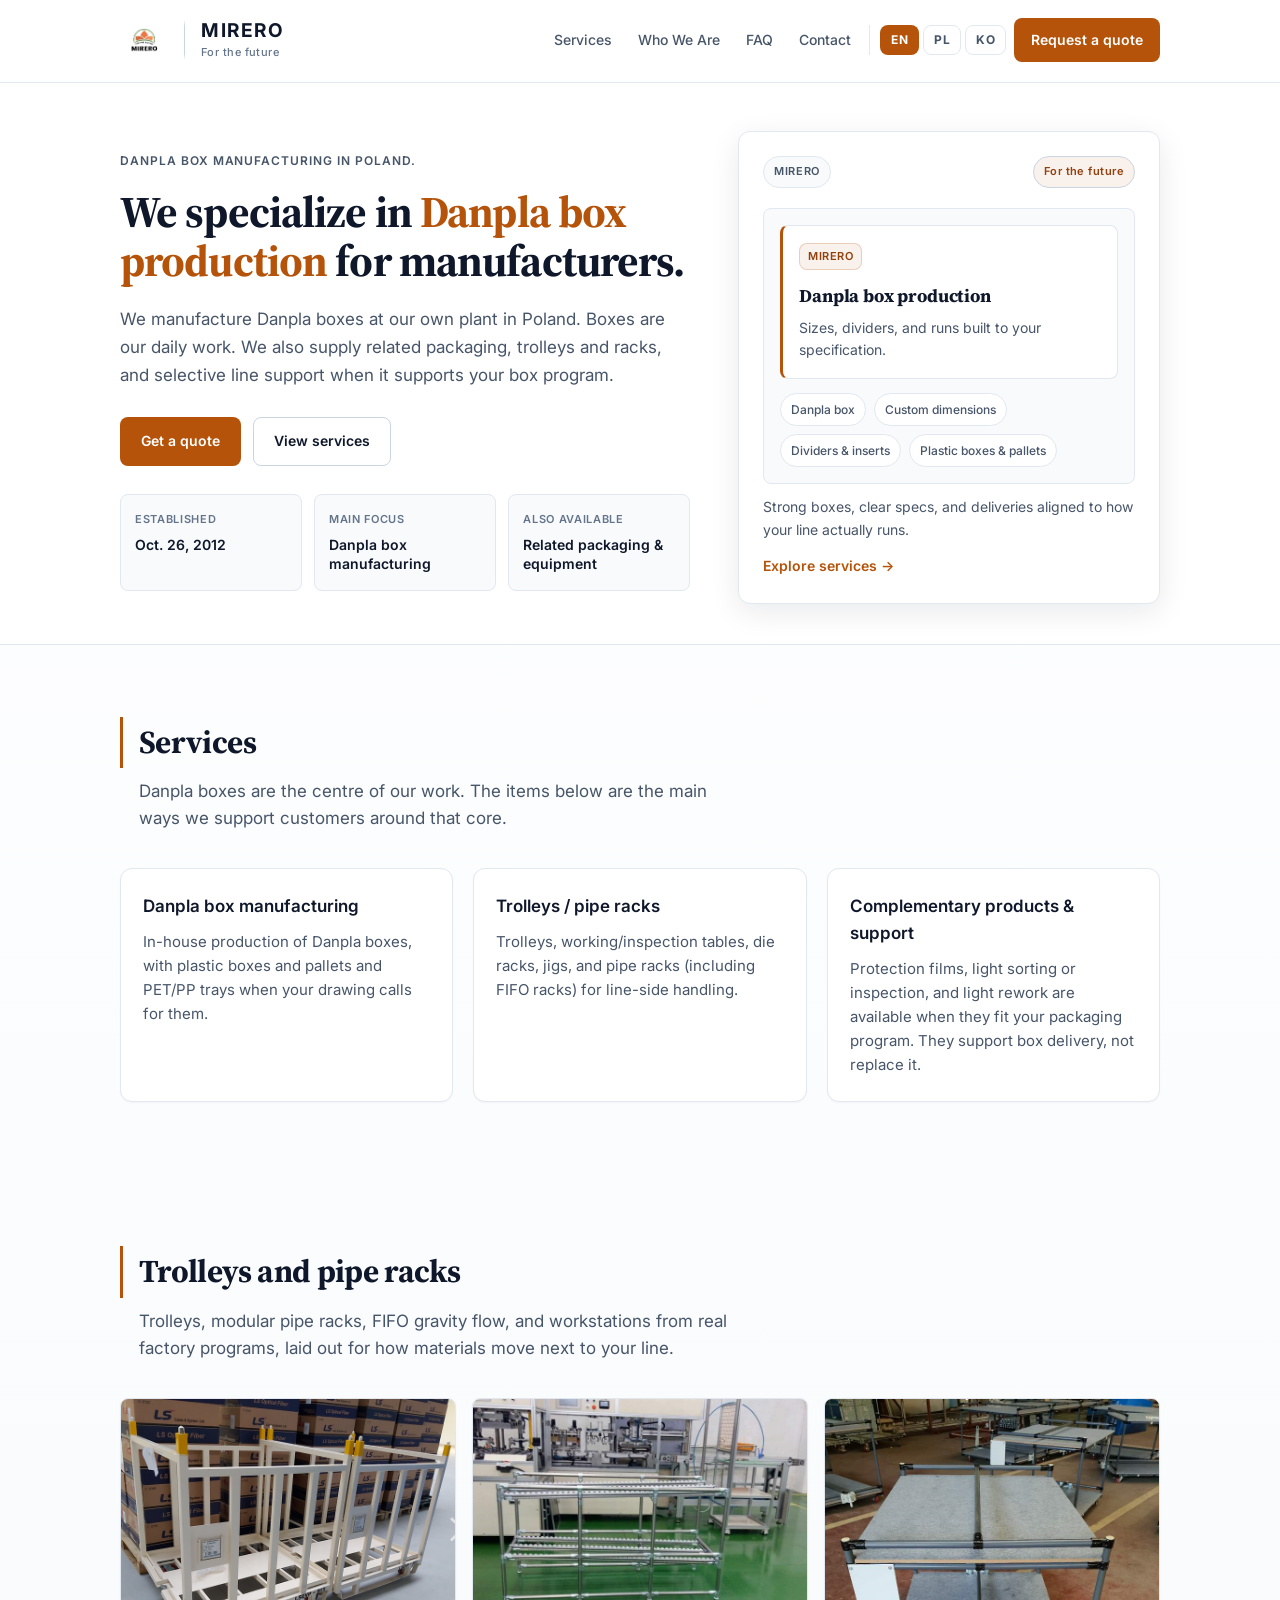
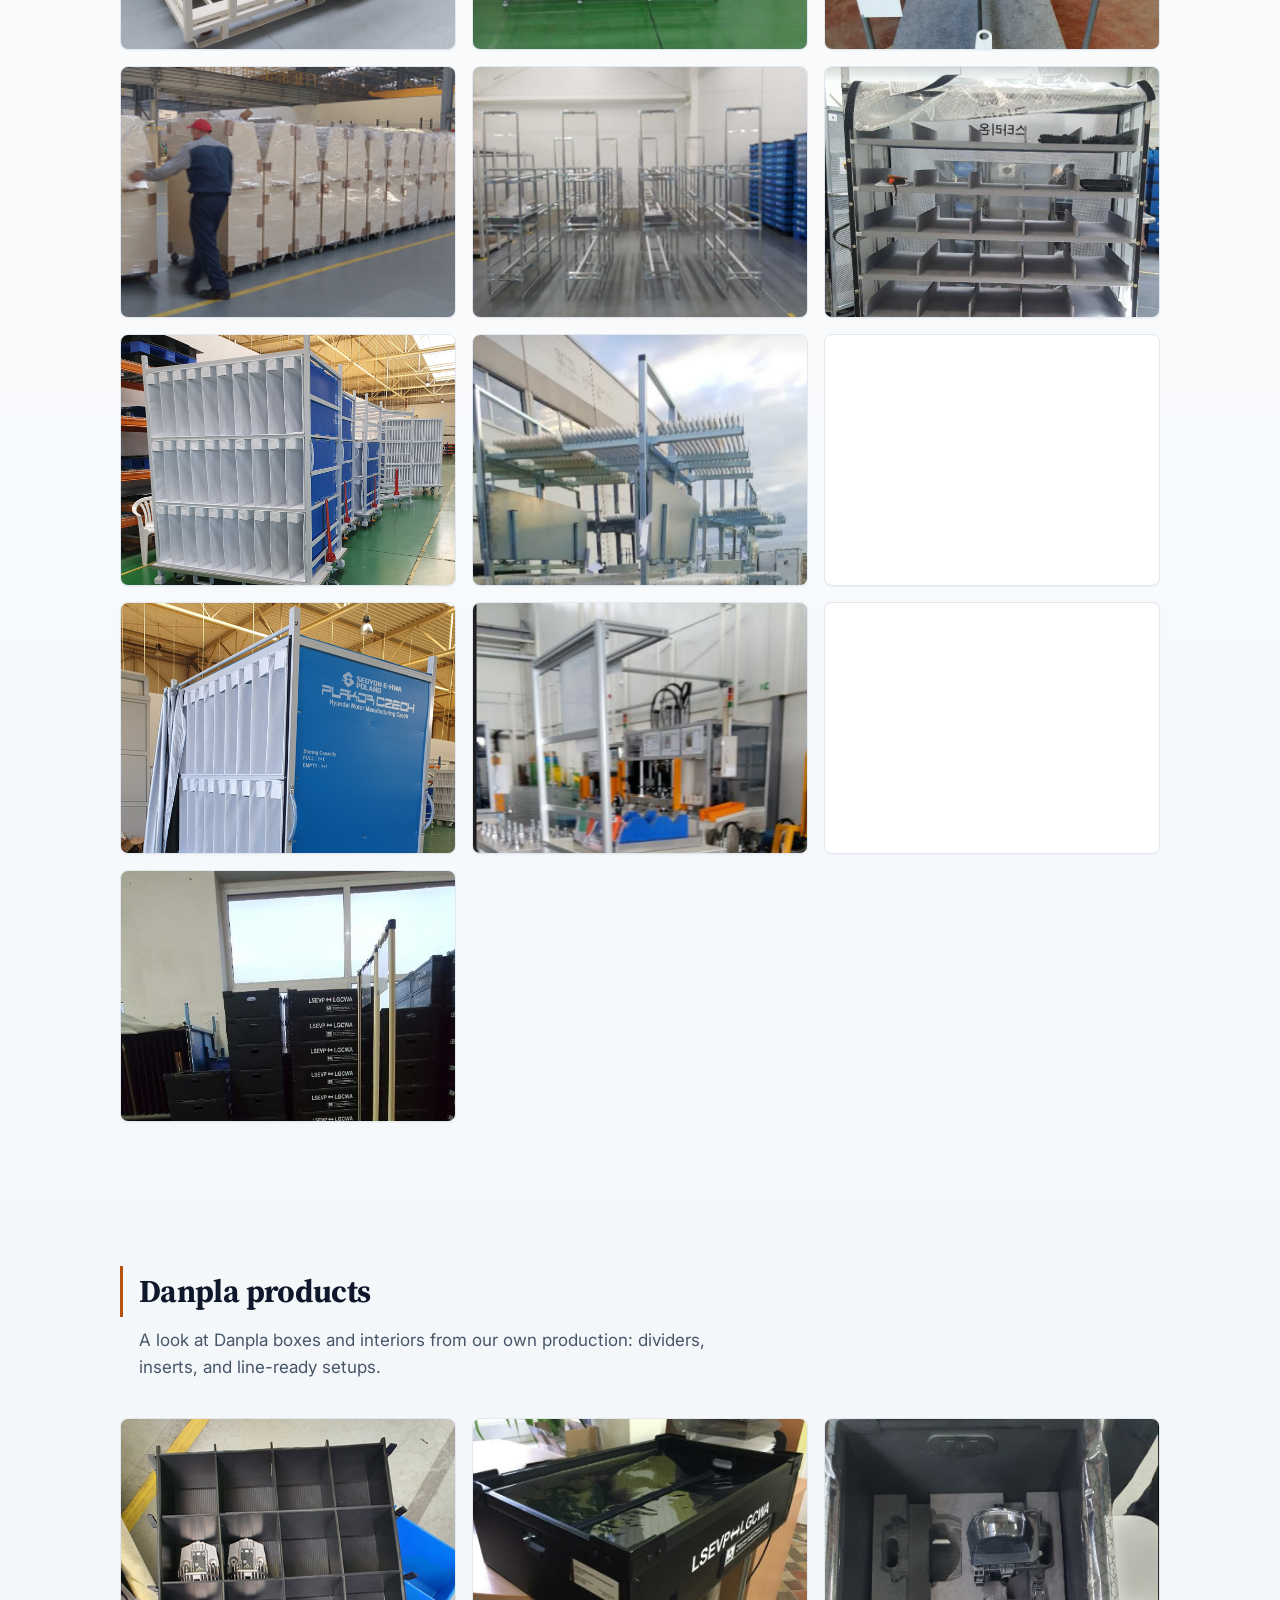
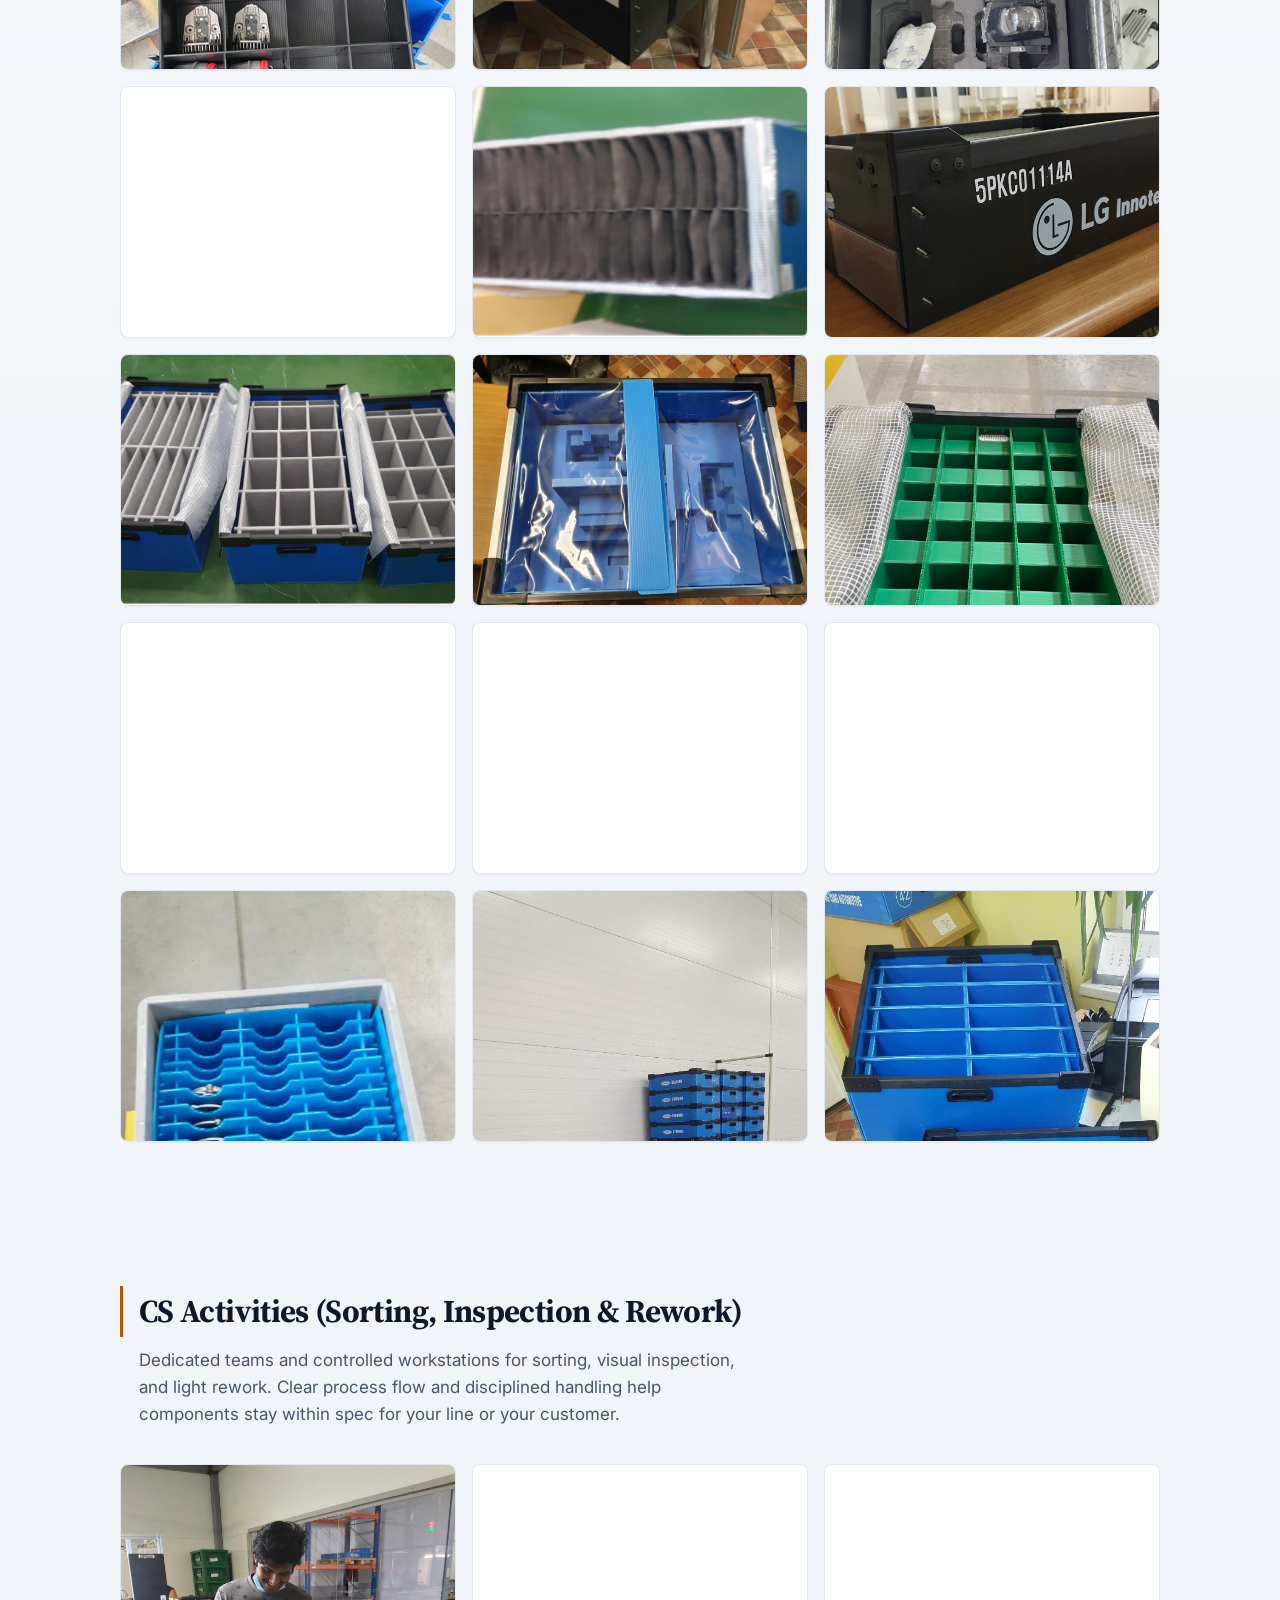
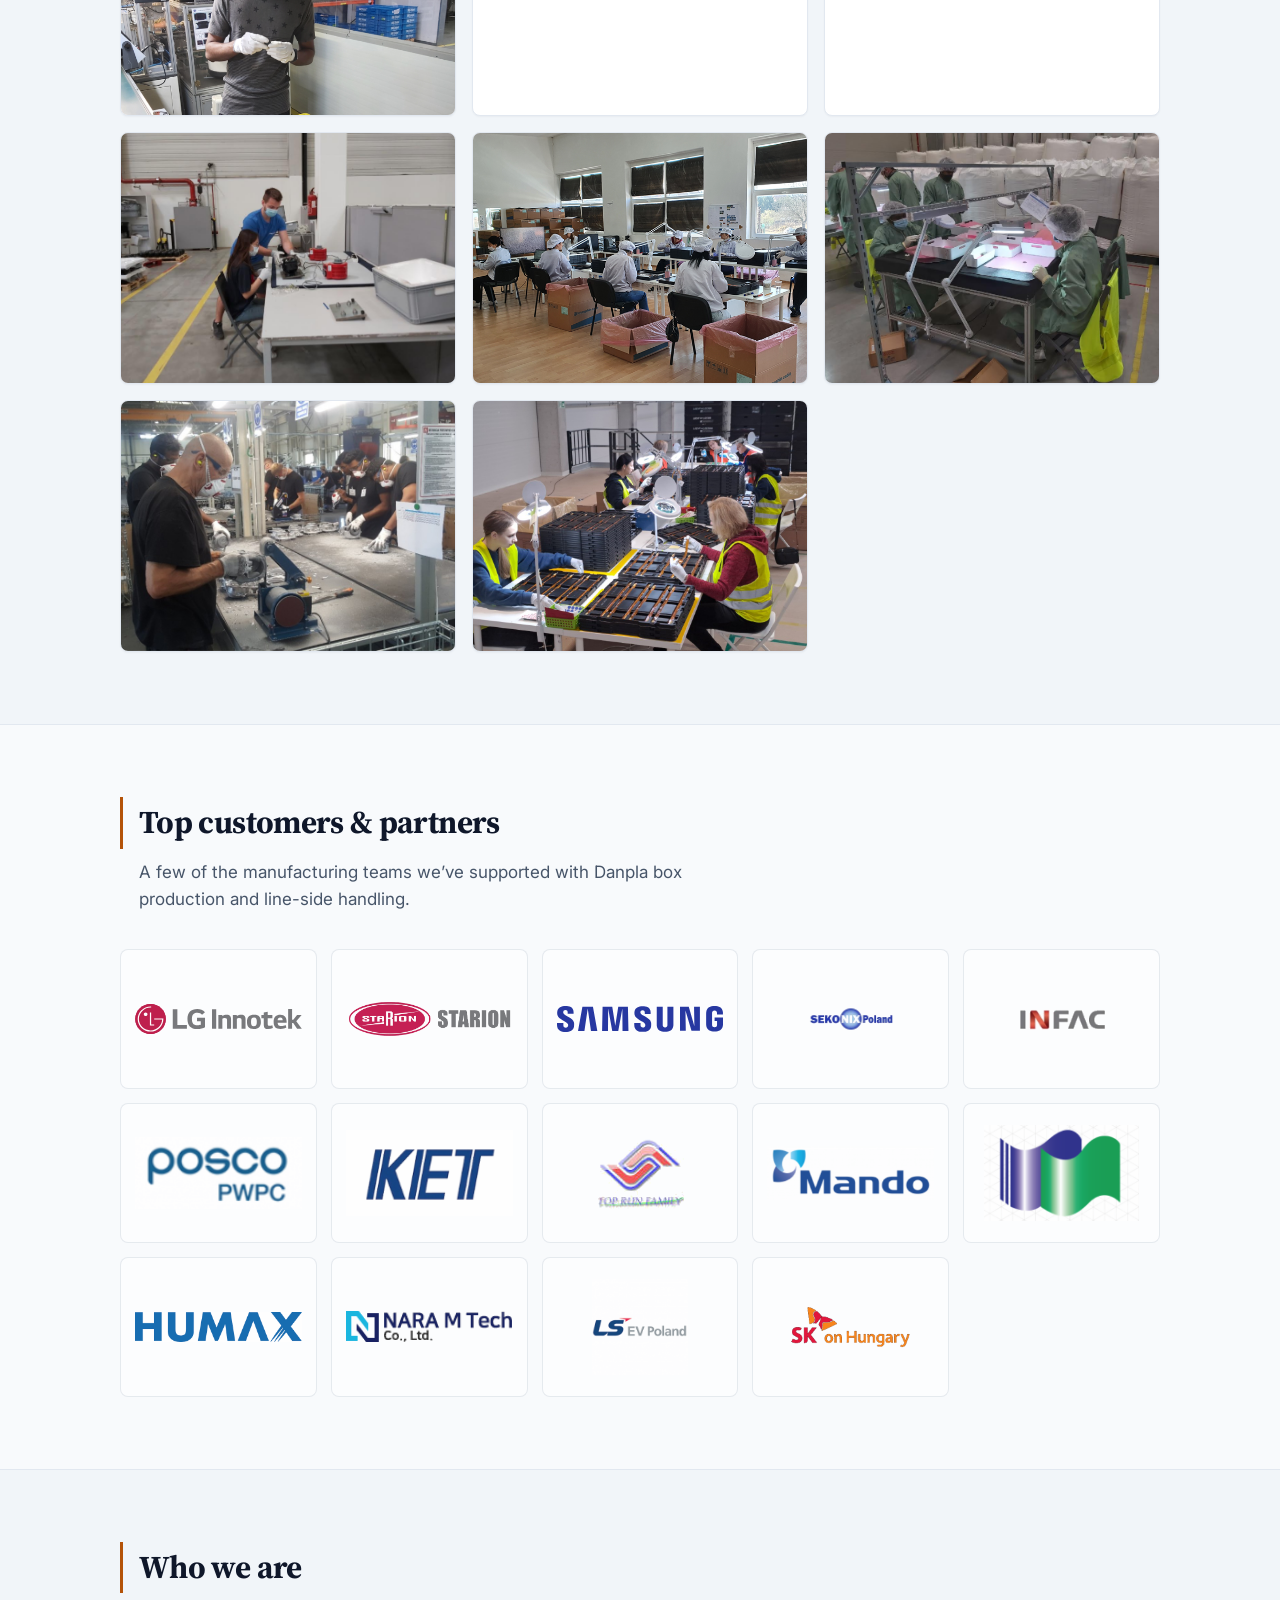
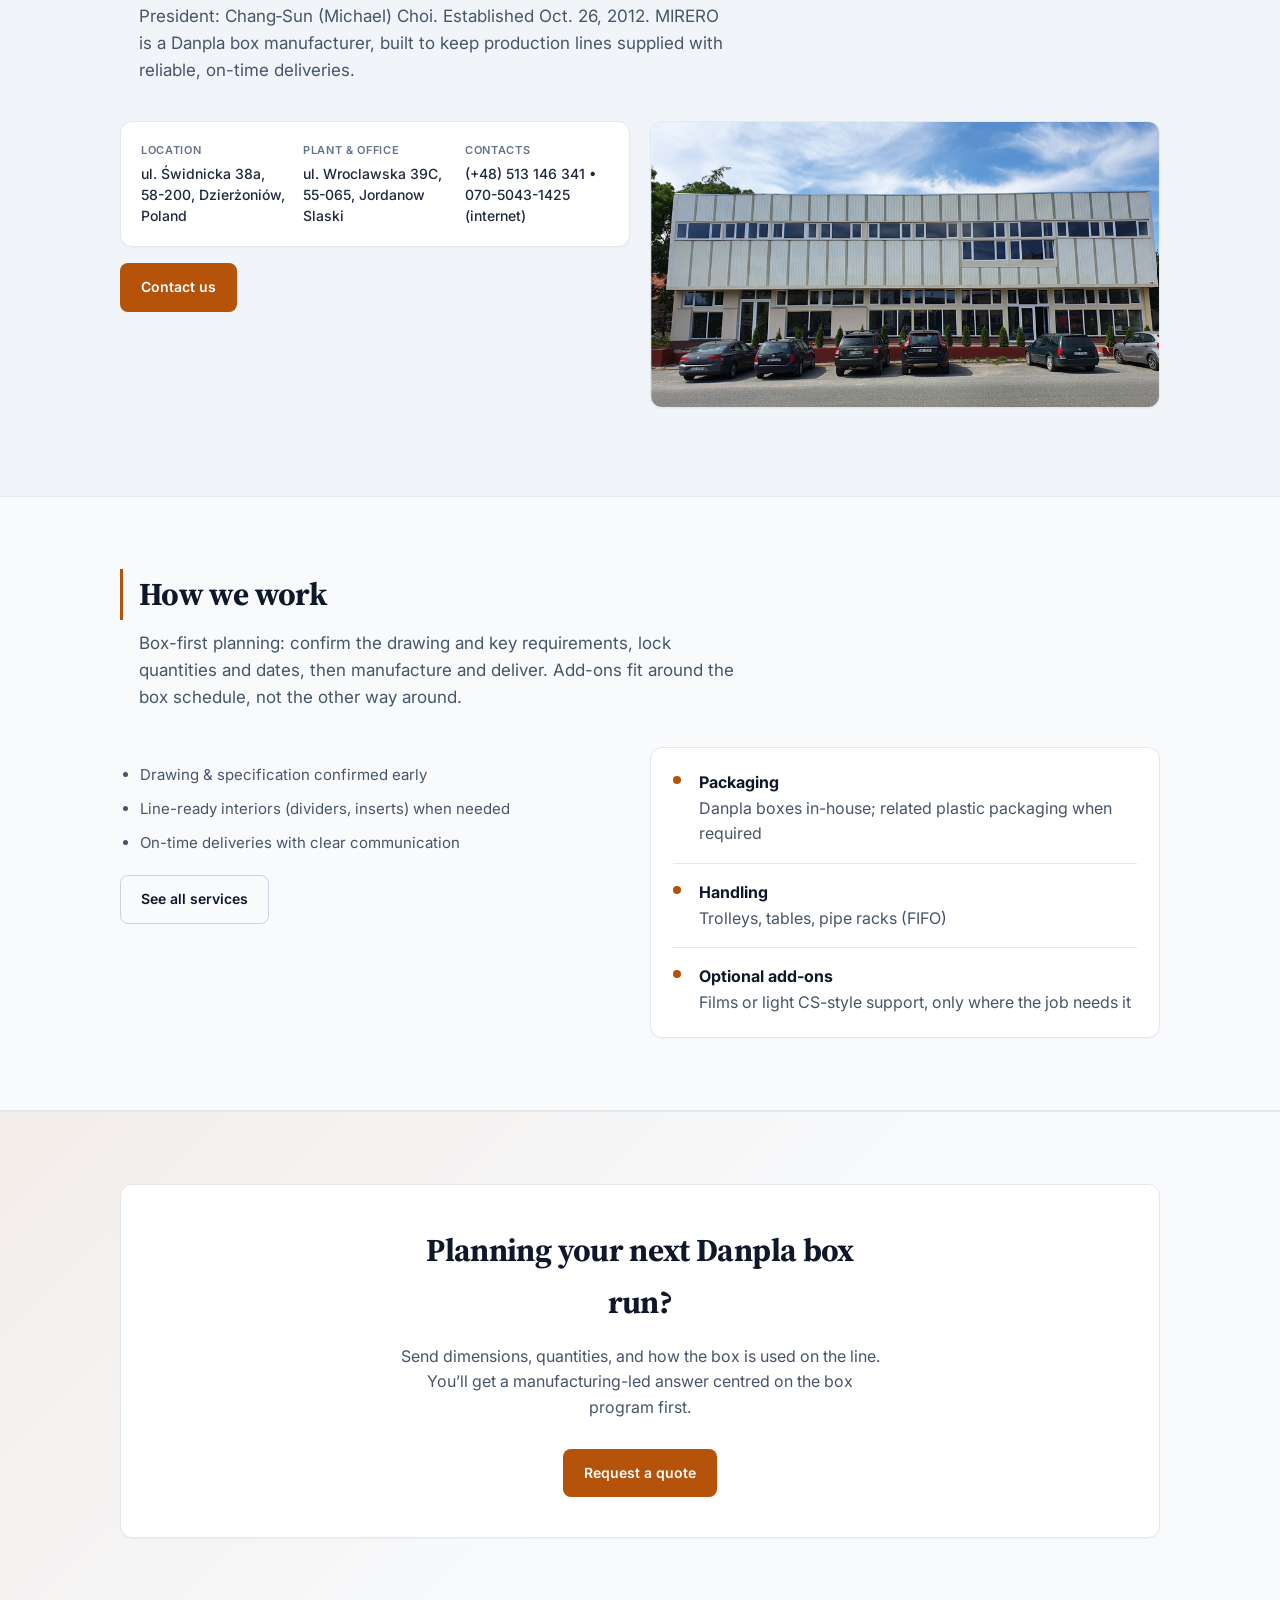
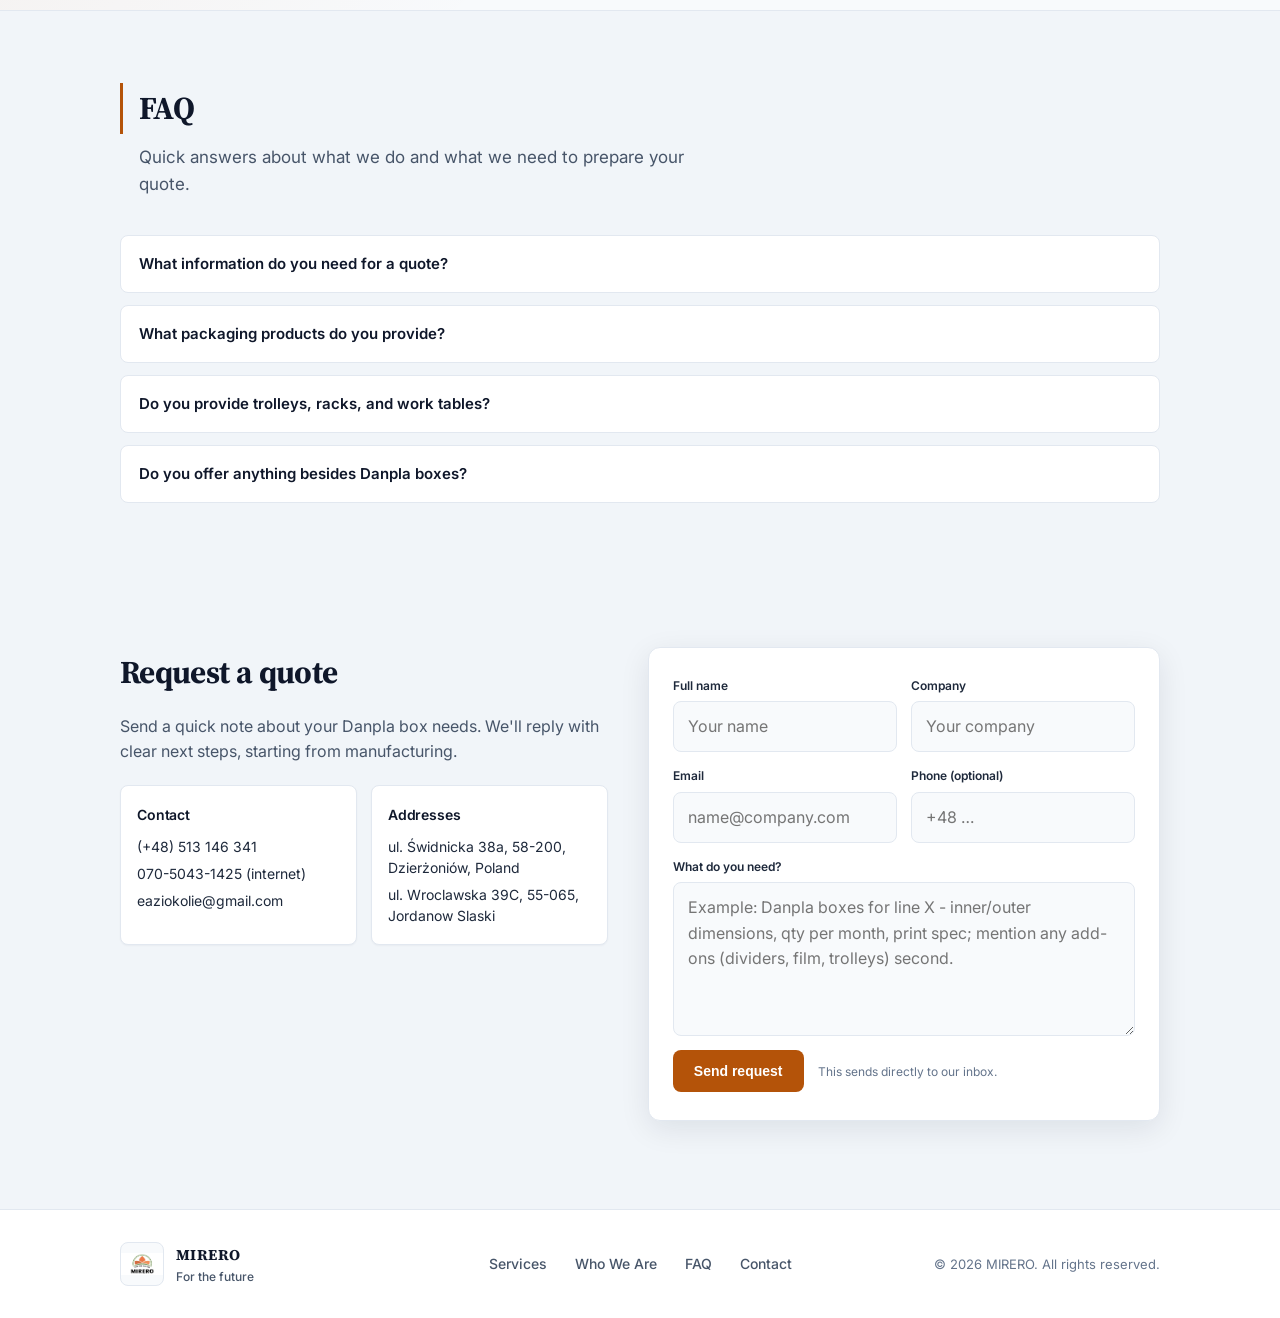
==== commit a9a50302: "typo change" ====
--- a/index.html
+++ b/index.html
@@ -136,7 +136,7 @@
 
             <div class="hero-card-bottom">
               <p class="muted" data-i18n="hero.bottom">
-                Strong boxes, clear specs, and deliveries aligned to how your line actually runs.
+                Strong boxes, clear specs, and deliveries aligned to how your production line actually runs.
               </p>
               <a class="text-link" href="#services" data-i18n="hero.exploreLink">Explore services →</a>
             </div>
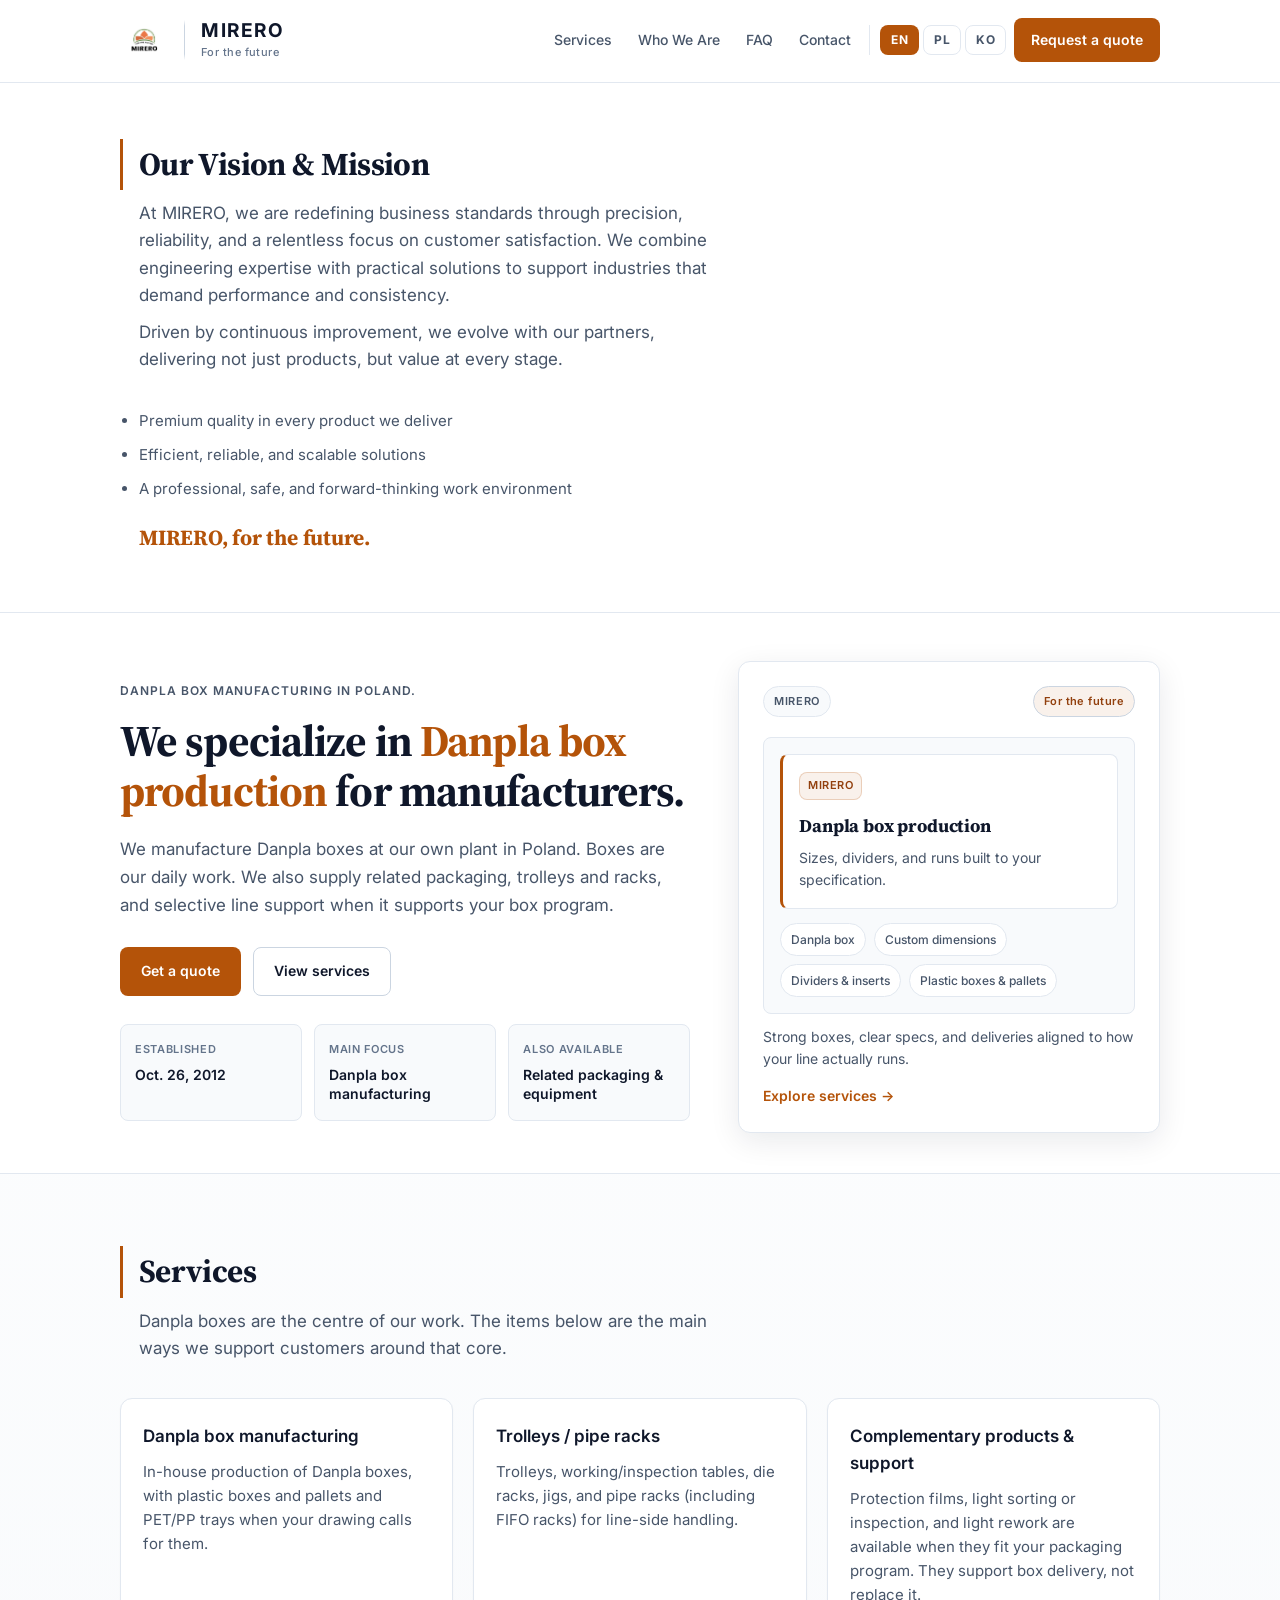
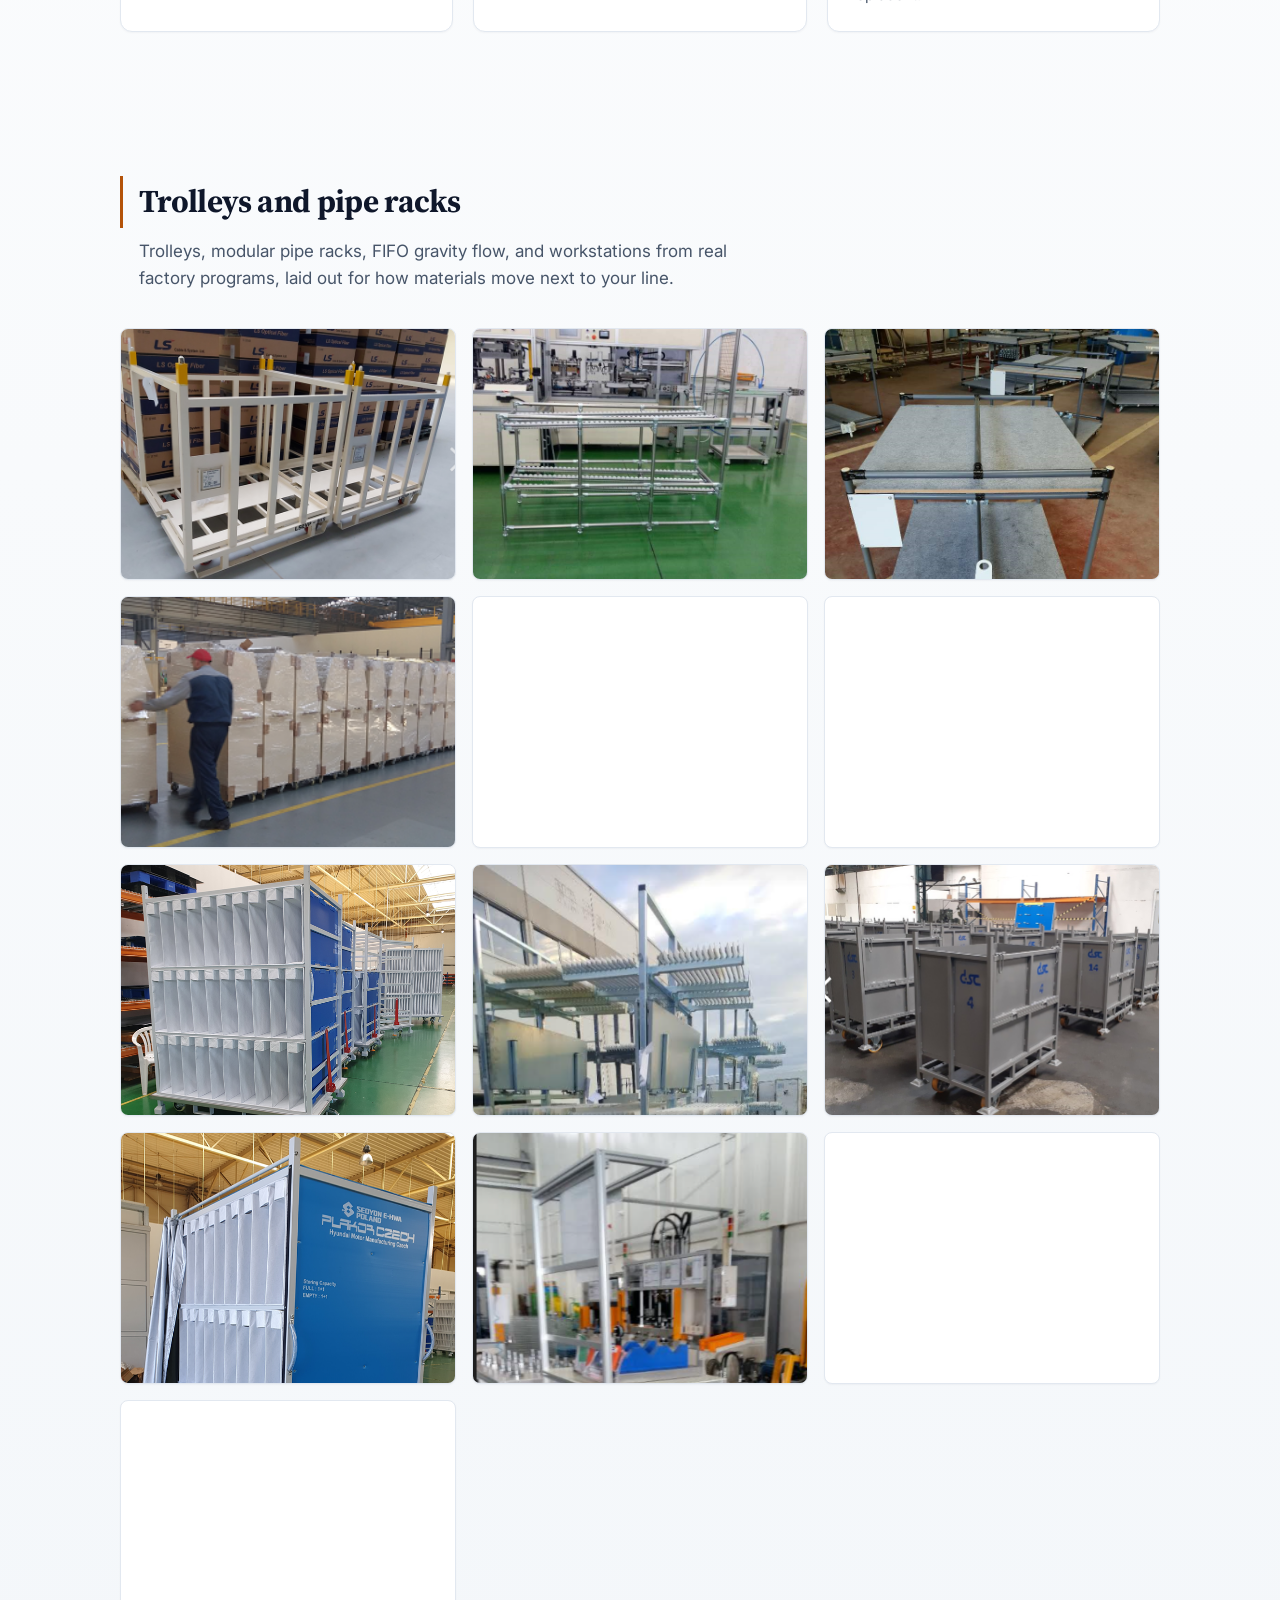
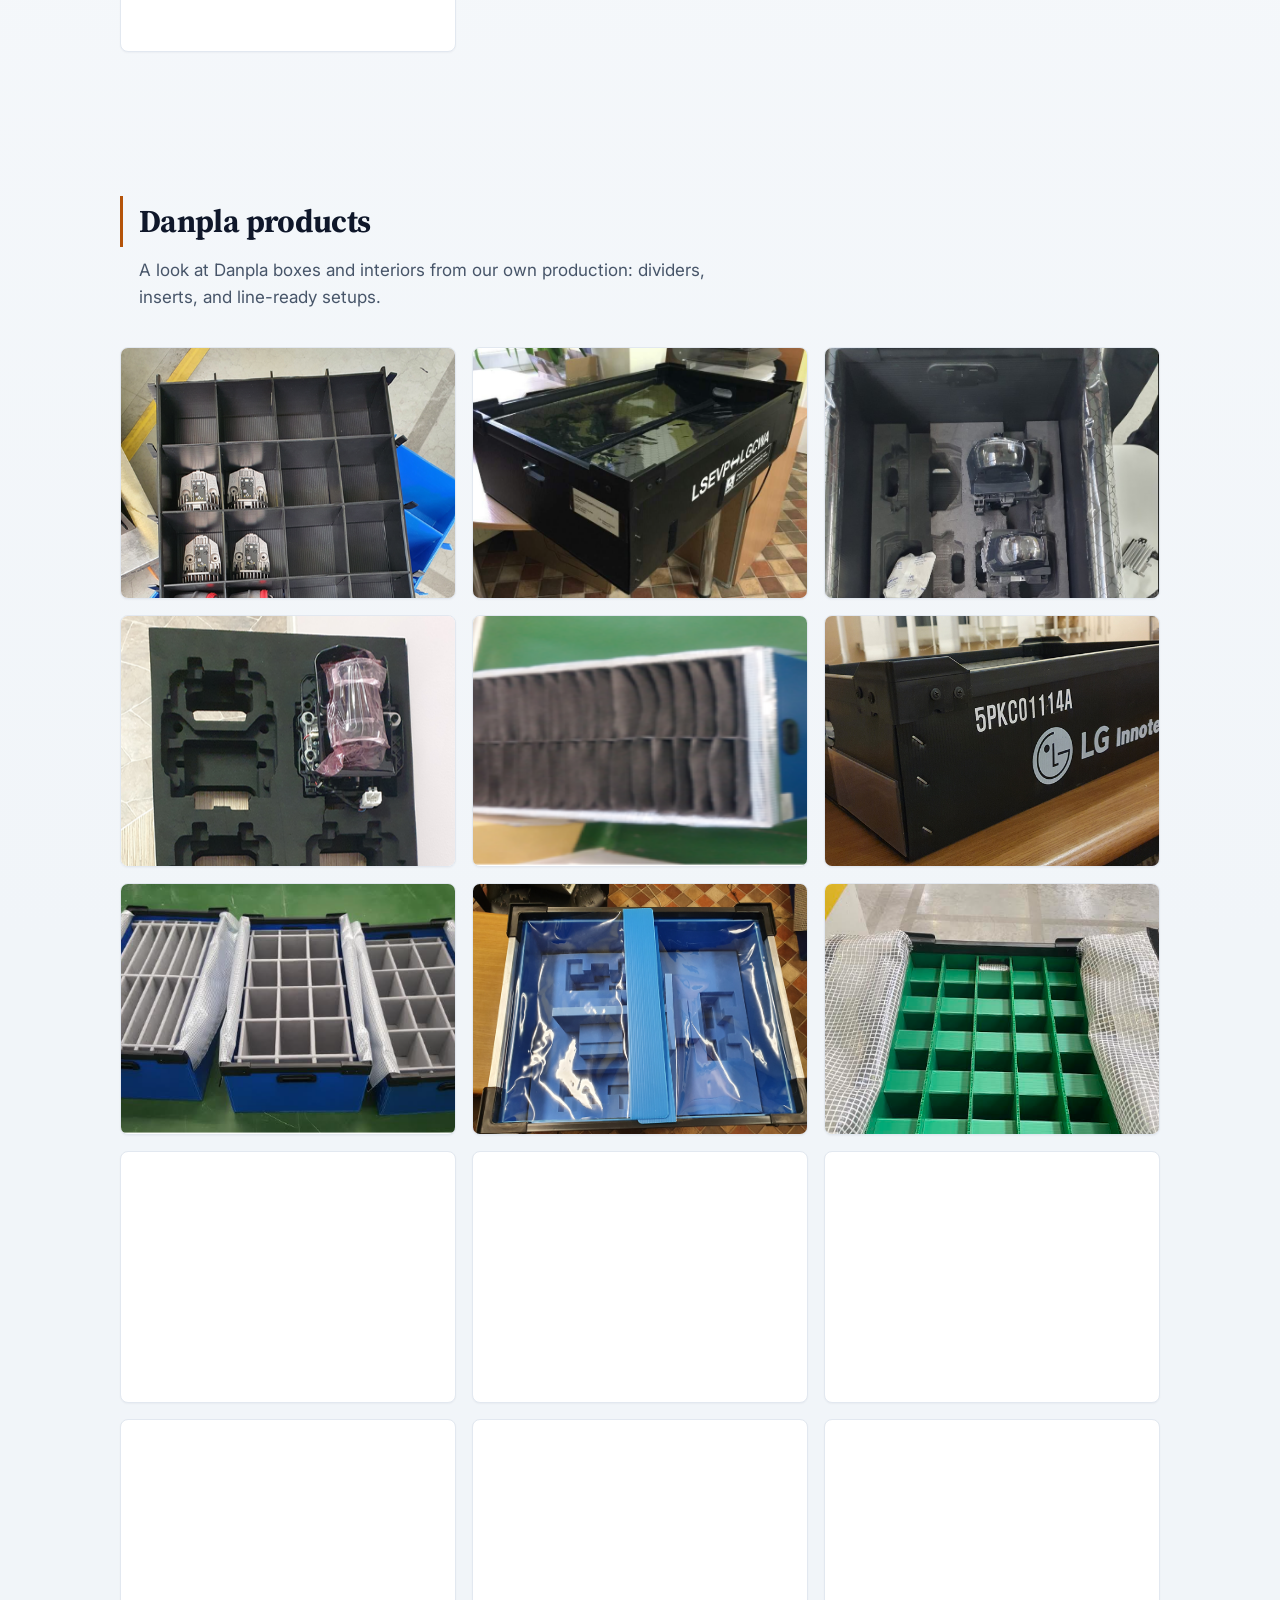
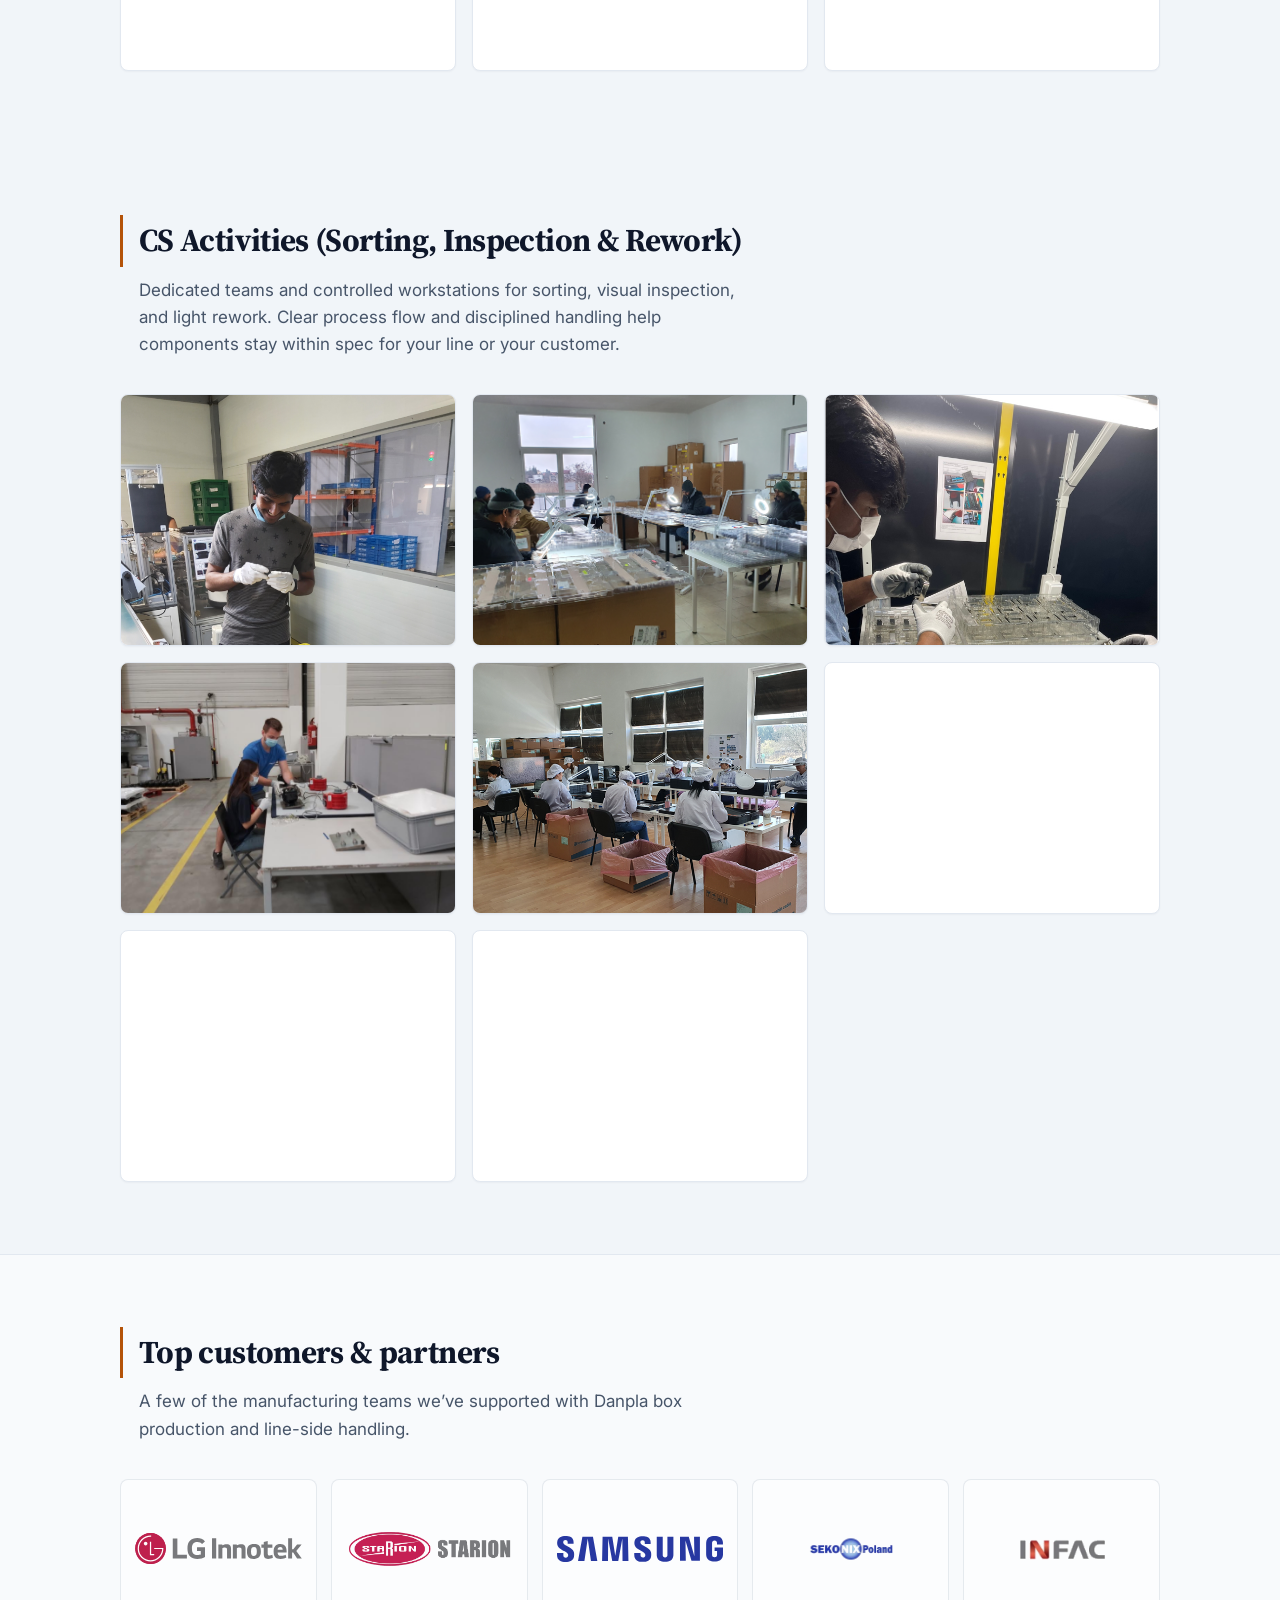
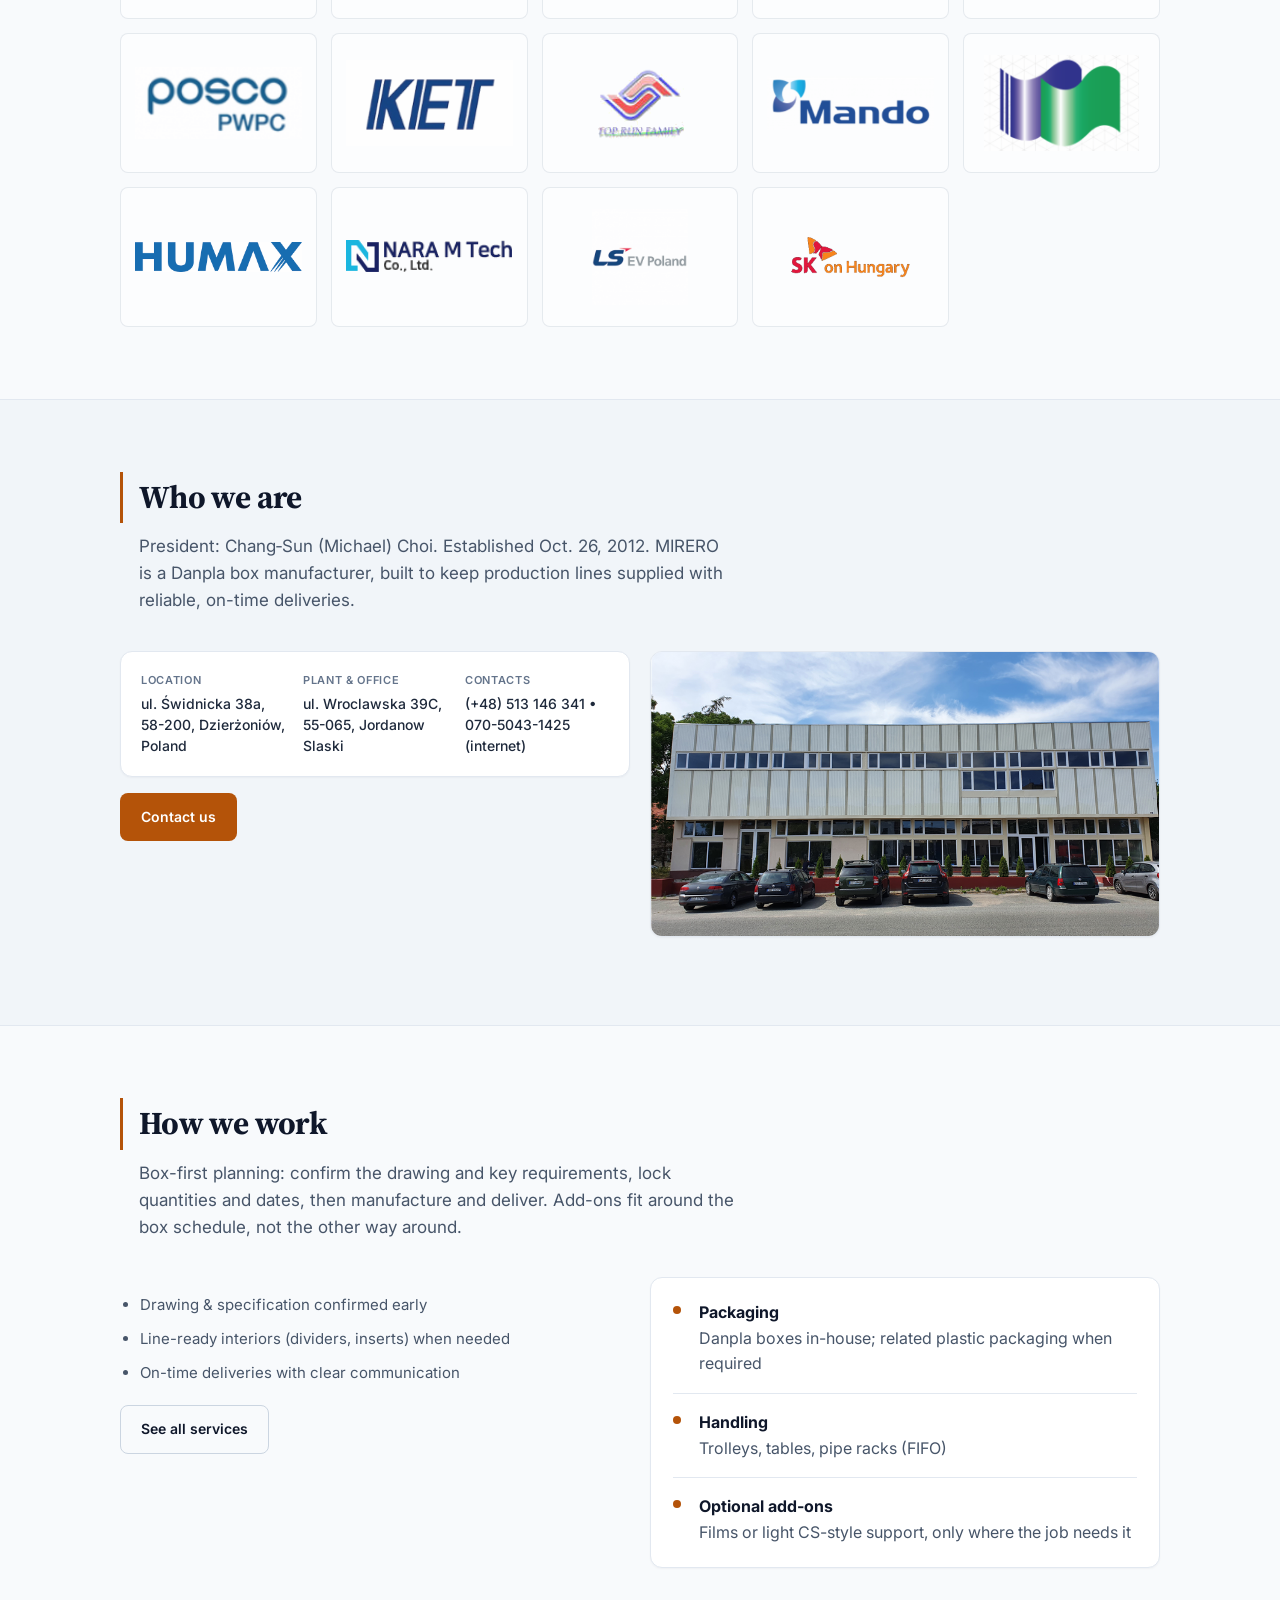
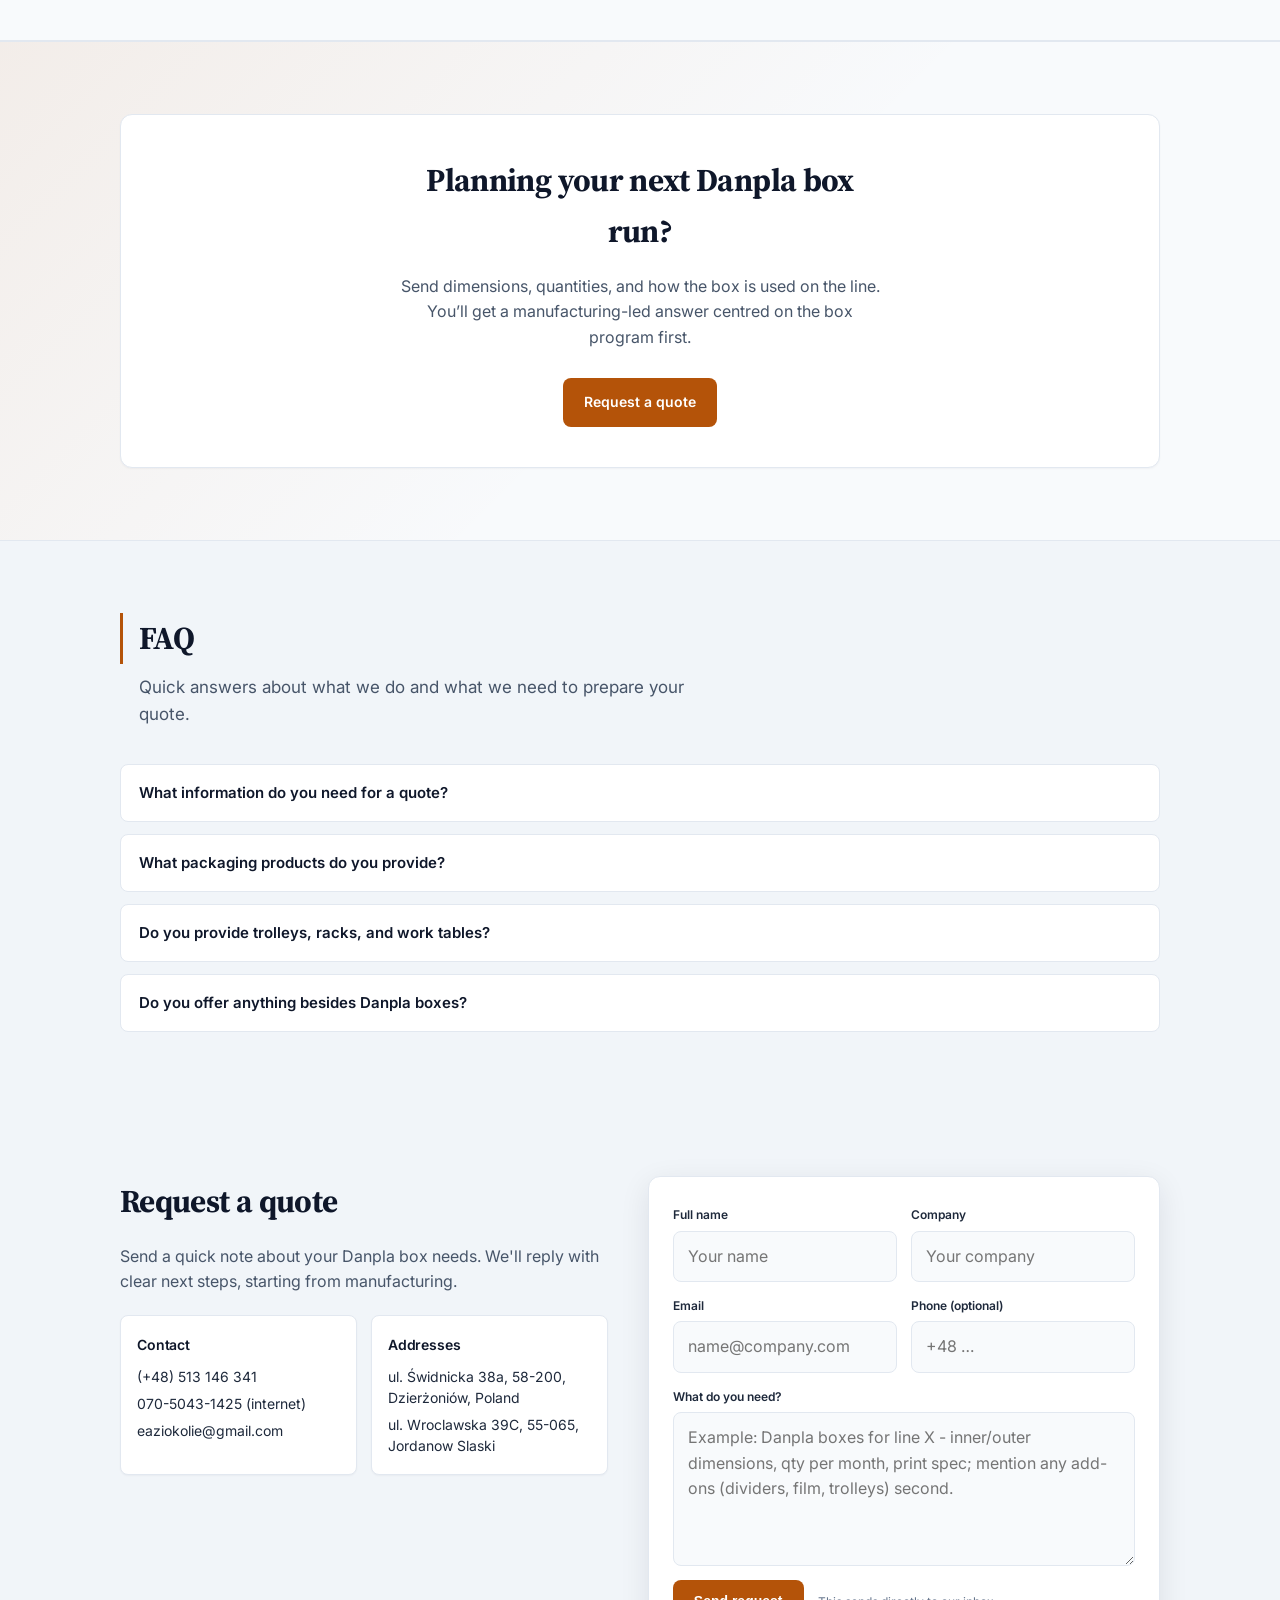
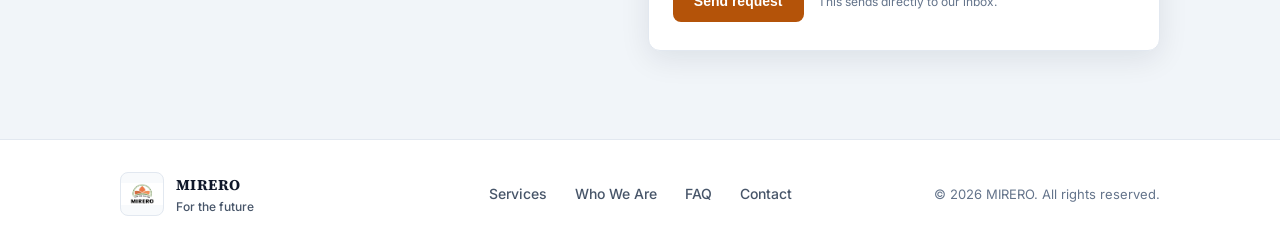
==== commit b8054623: "Add Vision & Mission intro section with i18n and styles Made-with: Cursor" ====
--- a/index.html
+++ b/index.html
@@ -83,6 +83,26 @@
     </header>
 
     <main id="main">
+      <section class="section section-intro reveal" id="intro">
+        <div class="container">
+          <div class="section-head">
+            <h2 data-i18n="intro.heading">Our Vision &amp; Mission</h2>
+            <p data-i18n="intro.p1">
+              At MIRERO, we are redefining business standards through precision, reliability, and a relentless focus on customer satisfaction. We combine engineering expertise with practical solutions to support industries that demand performance and consistency.
+            </p>
+            <p data-i18n="intro.p2">
+              Driven by continuous improvement, we evolve with our partners, delivering not just products, but value at every stage.
+            </p>
+          </div>
+          <ul class="bullets bullets-tight intro-bullets">
+            <li data-i18n="intro.item1">Premium quality in every product we deliver</li>
+            <li data-i18n="intro.item2">Efficient, reliable, and scalable solutions</li>
+            <li data-i18n="intro.item3">A professional, safe, and forward-thinking work environment</li>
+          </ul>
+          <p class="intro-tagline" data-i18n="intro.tagline">MIRERO, for the future.</p>
+        </div>
+      </section>
+
       <section class="hero" id="hero">
         <div class="container hero-grid">
           <div class="hero-copy">
--- a/styles.css
+++ b/styles.css
@@ -545,6 +545,30 @@
 /* Sections */
 .section {
   padding: 72px 0;
+}
+
+.section-intro {
+  padding-top: 56px;
+  padding-bottom: 56px;
+  border-bottom: 1px solid var(--line);
+  background: var(--surface);
+}
+
+.section-intro .intro-bullets {
+  max-width: 640px;
+  margin: 0 0 20px;
+  padding-left: 19px;
+}
+
+.section-intro .intro-tagline {
+  margin: 0;
+  max-width: 640px;
+  padding-left: 19px;
+  font-family: var(--font-display);
+  font-weight: 700;
+  font-size: clamp(1.15rem, 2vw, 1.35rem);
+  color: var(--primary);
+  letter-spacing: -0.01em;
 }
 
 .reveal {
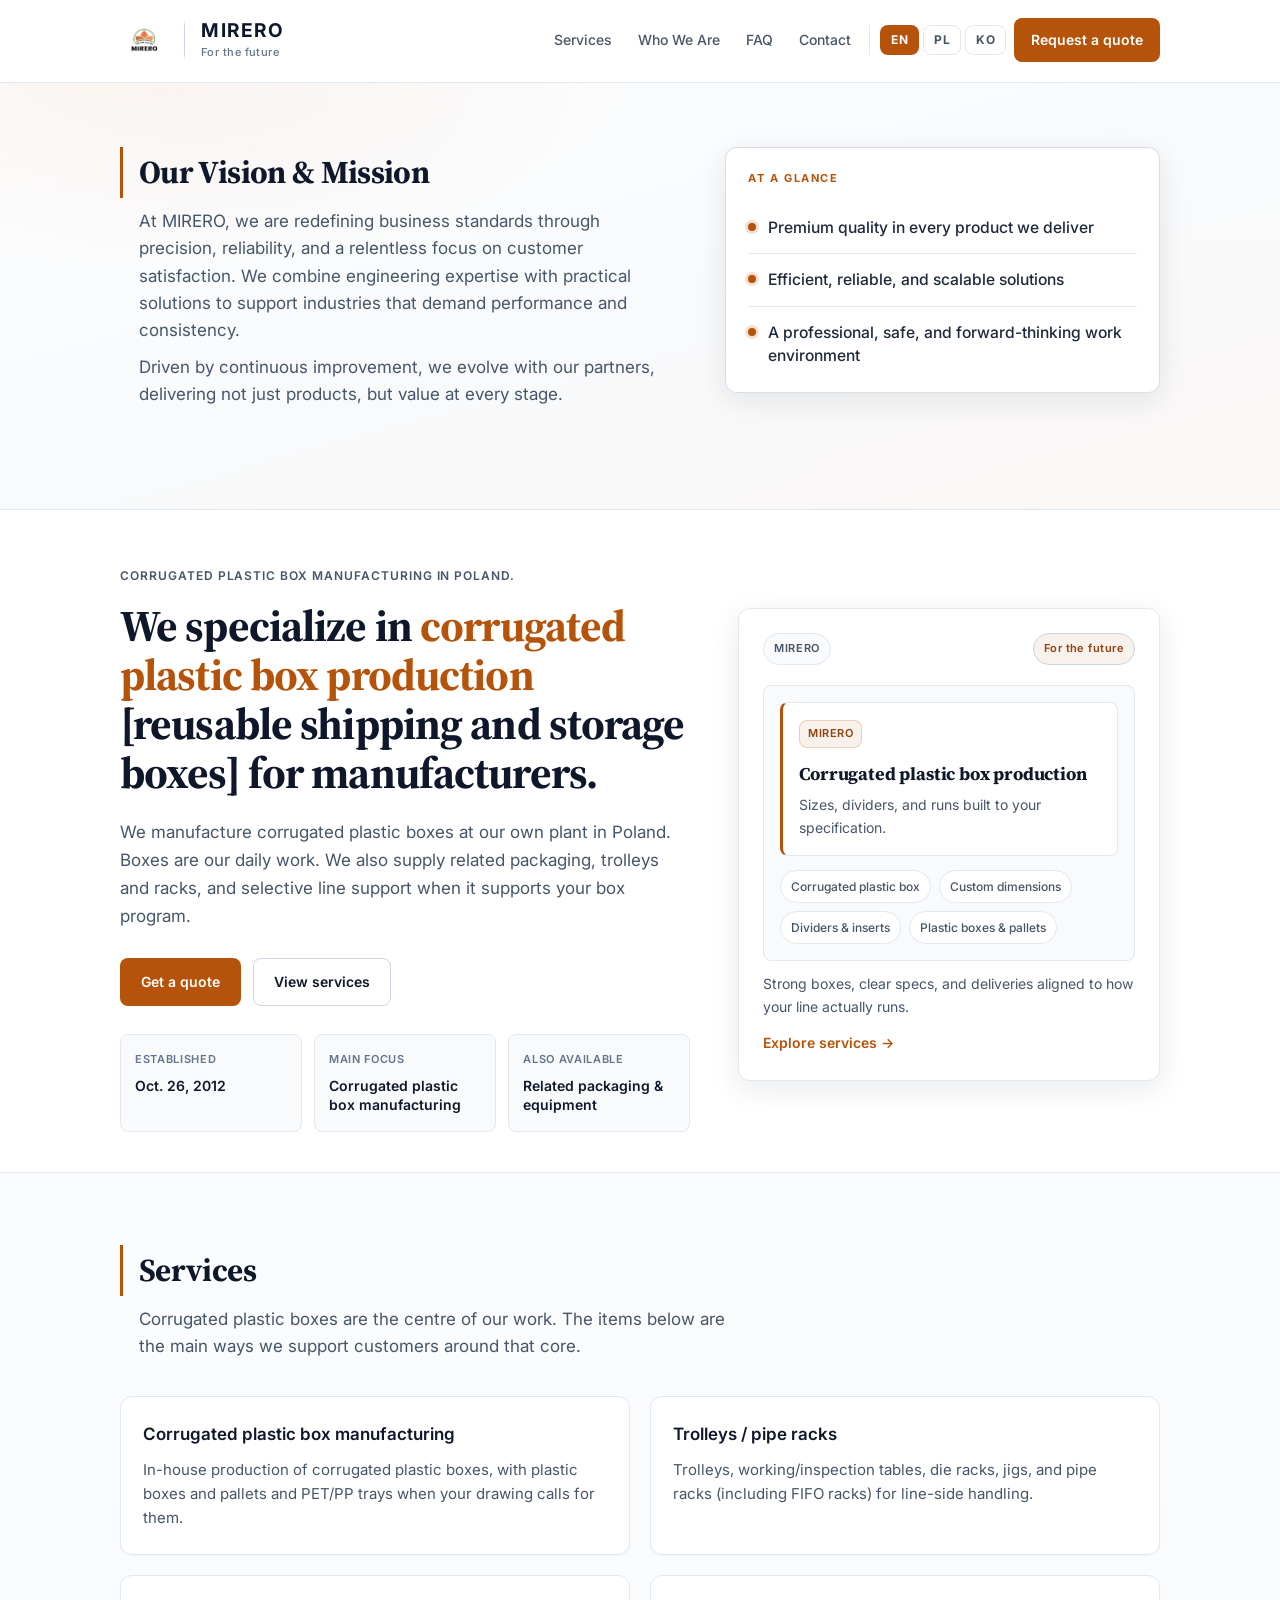
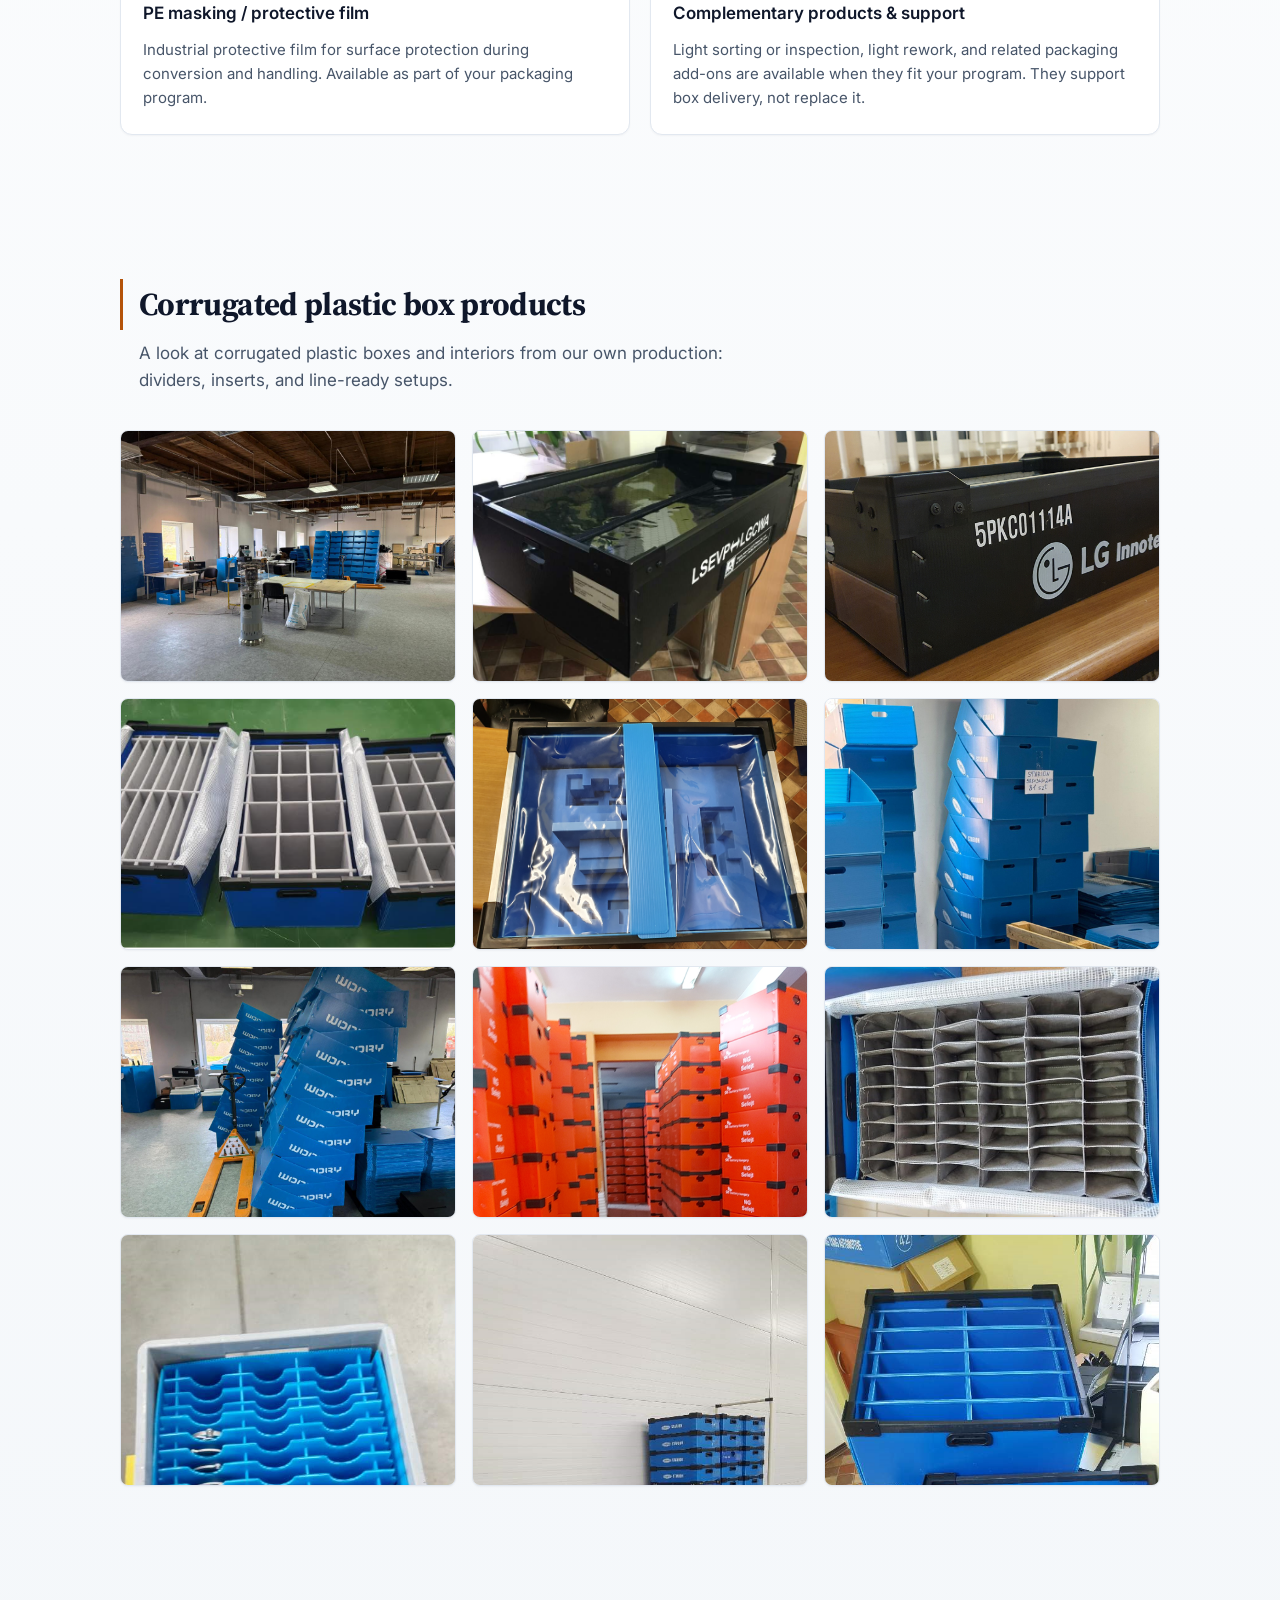
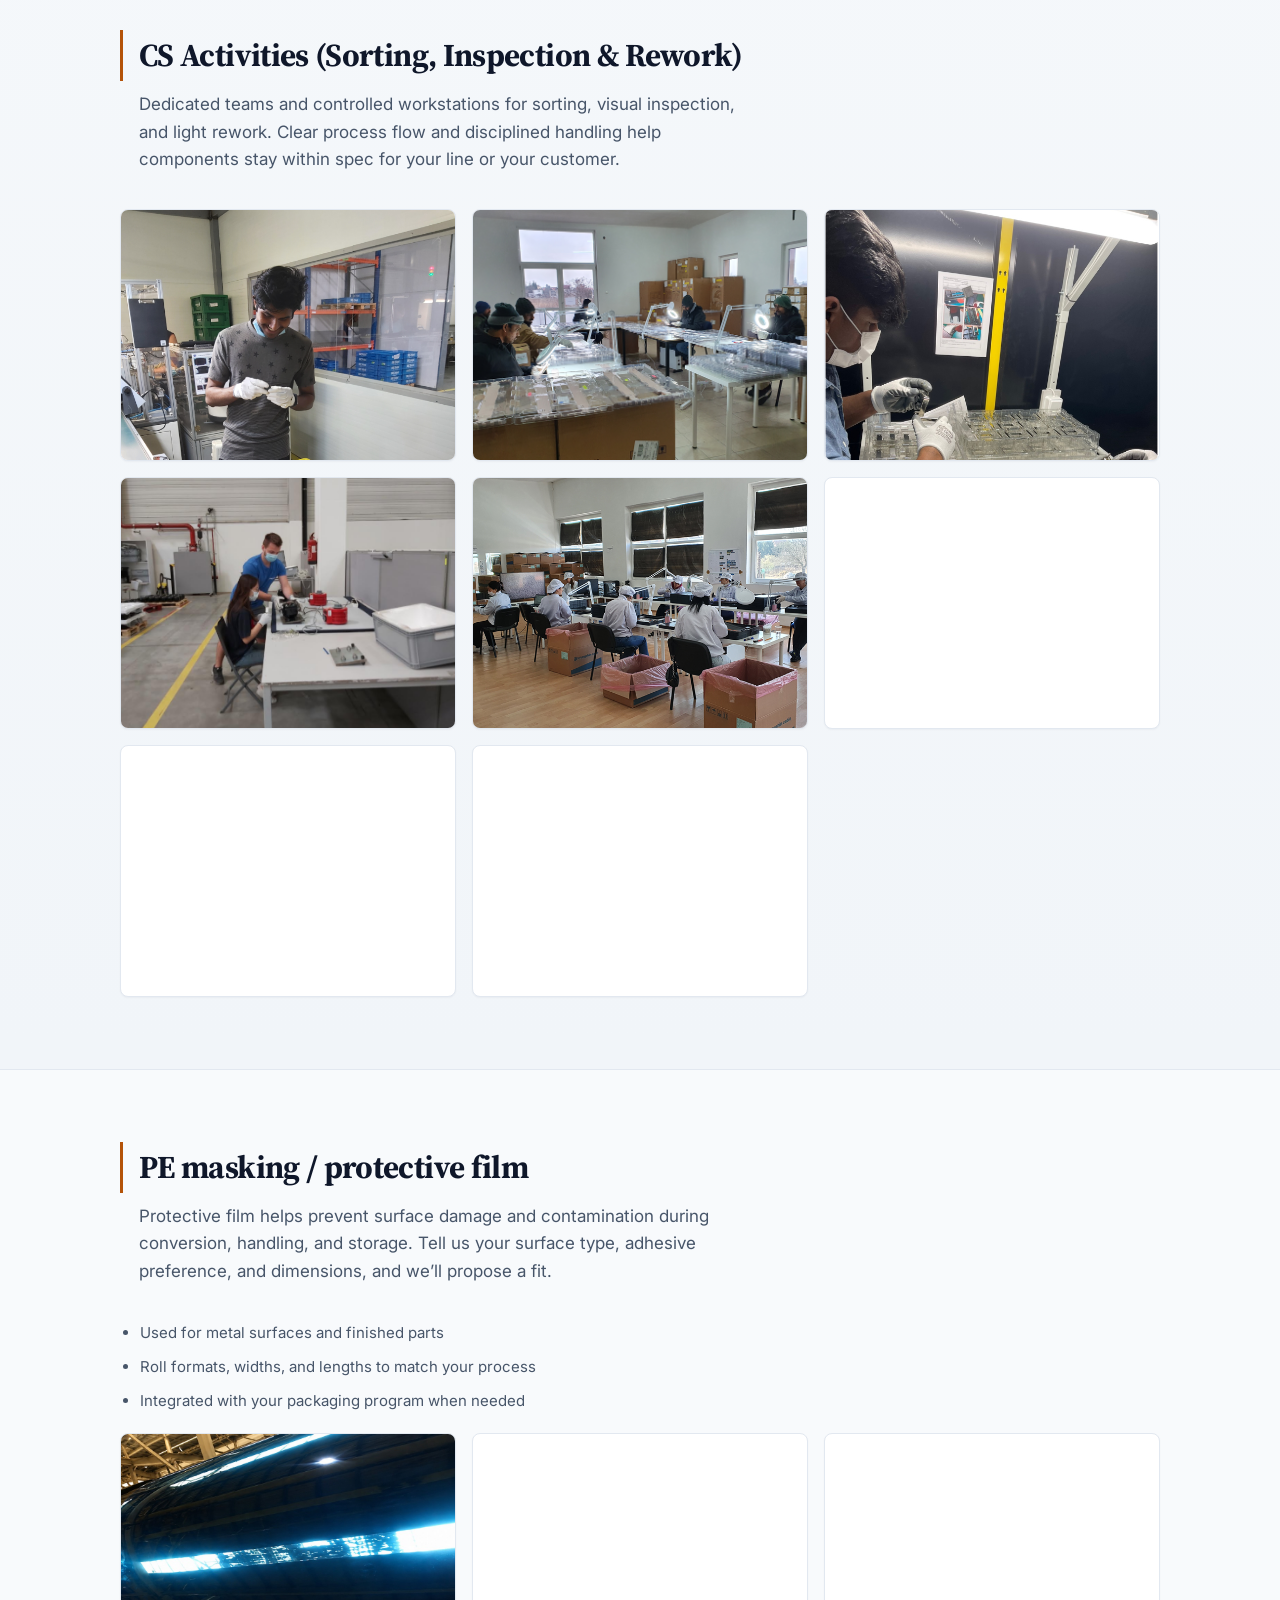
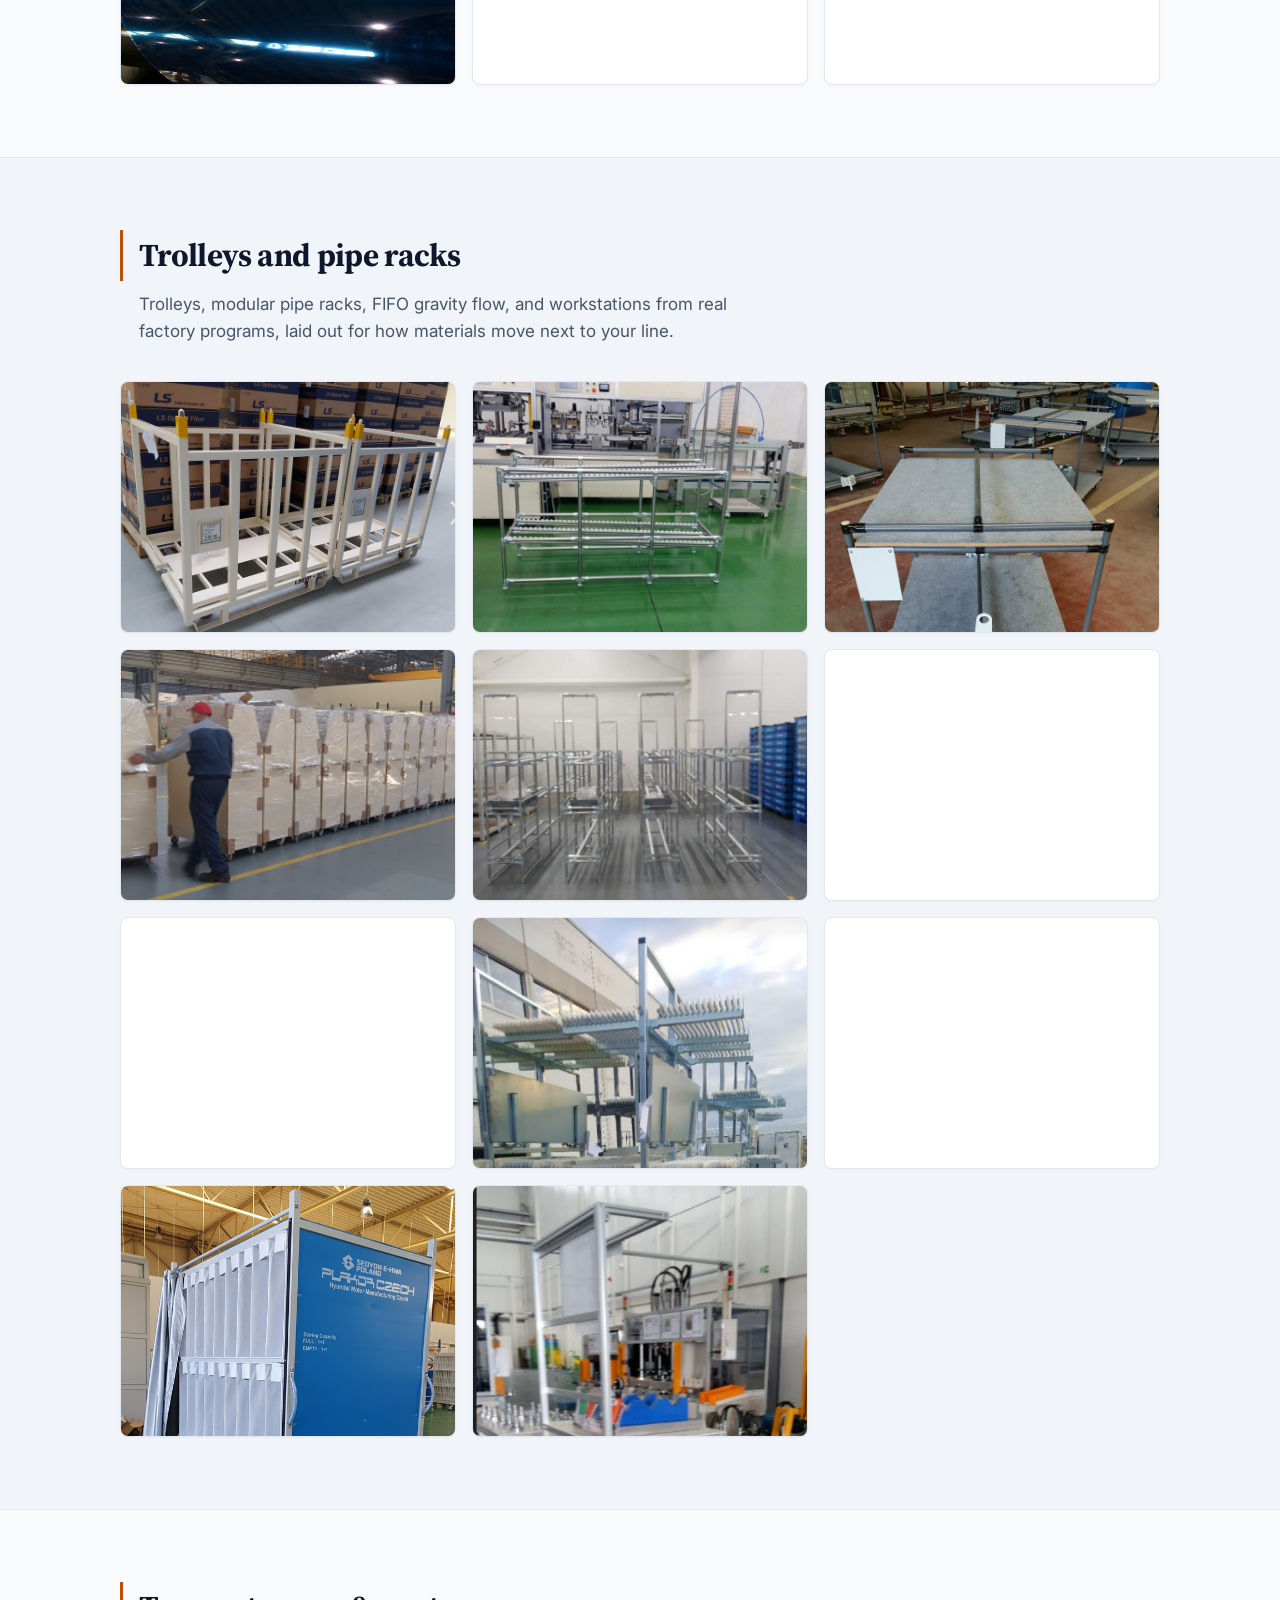
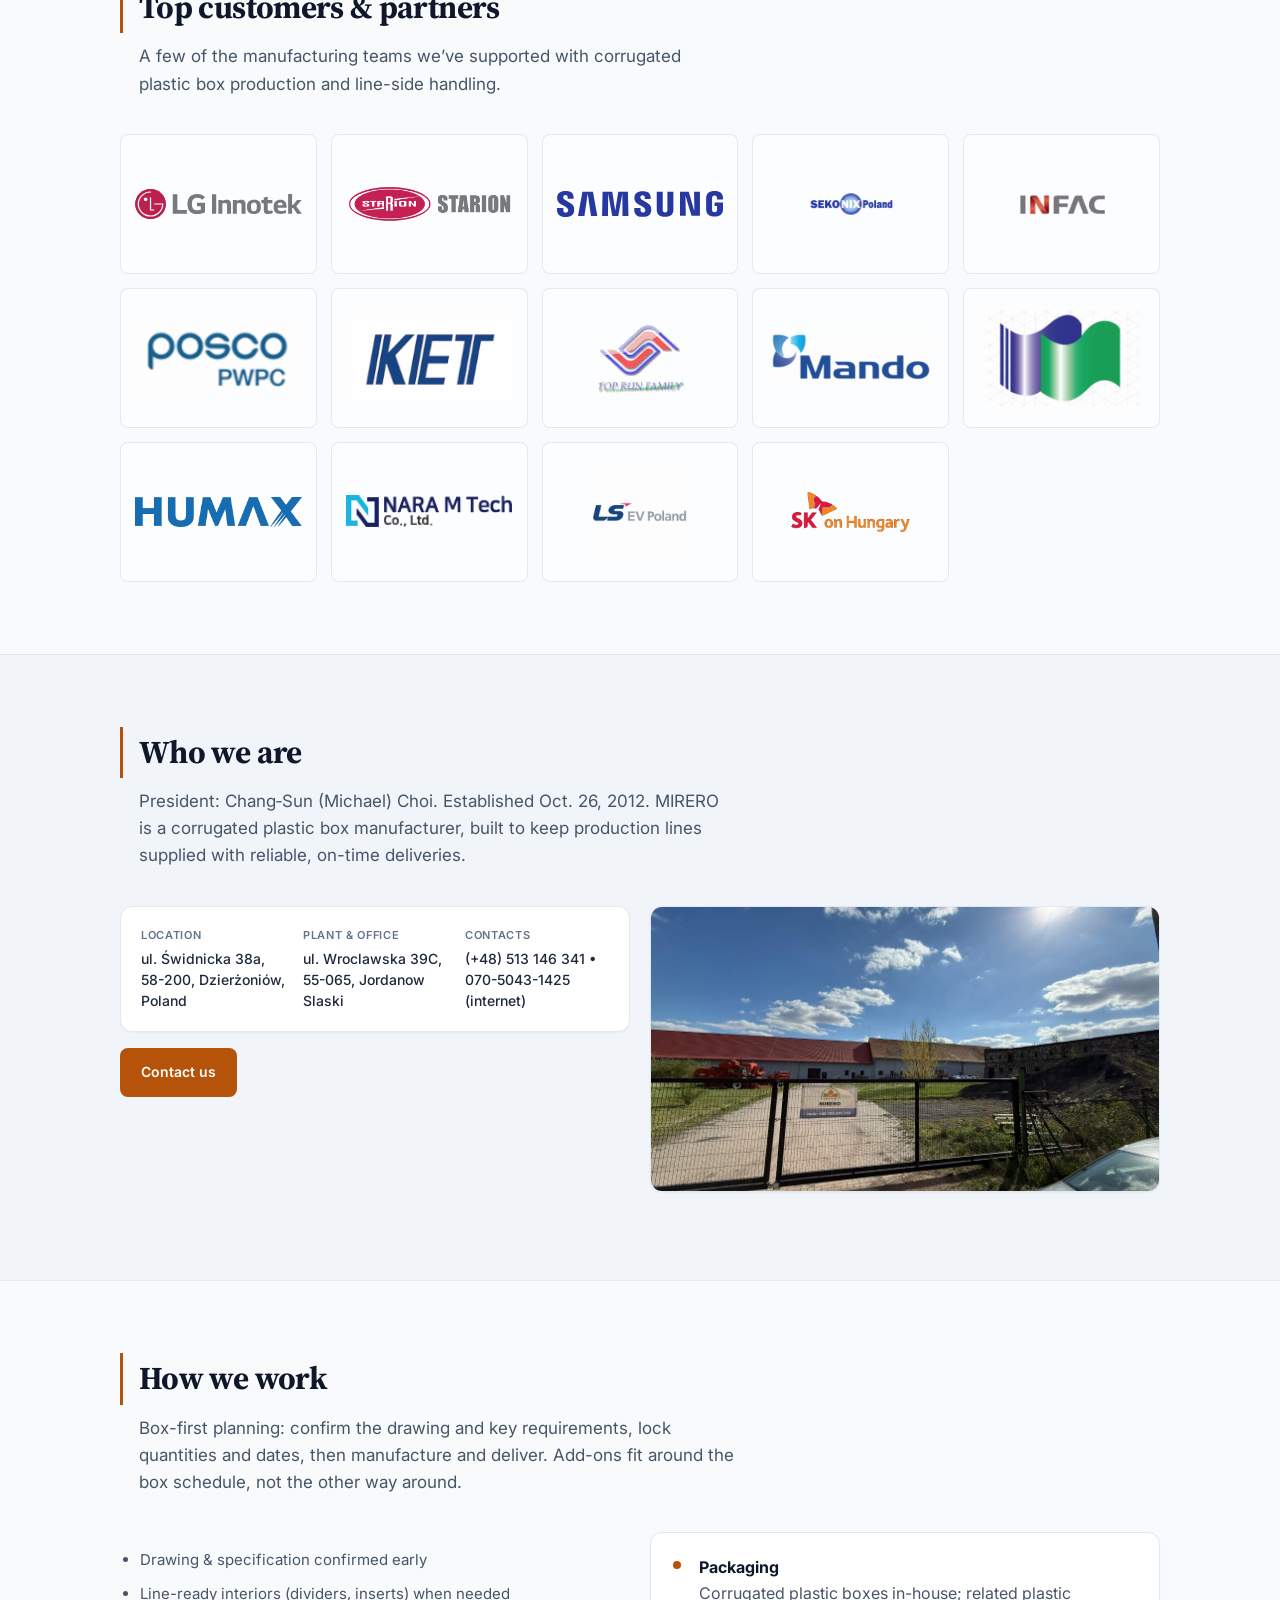
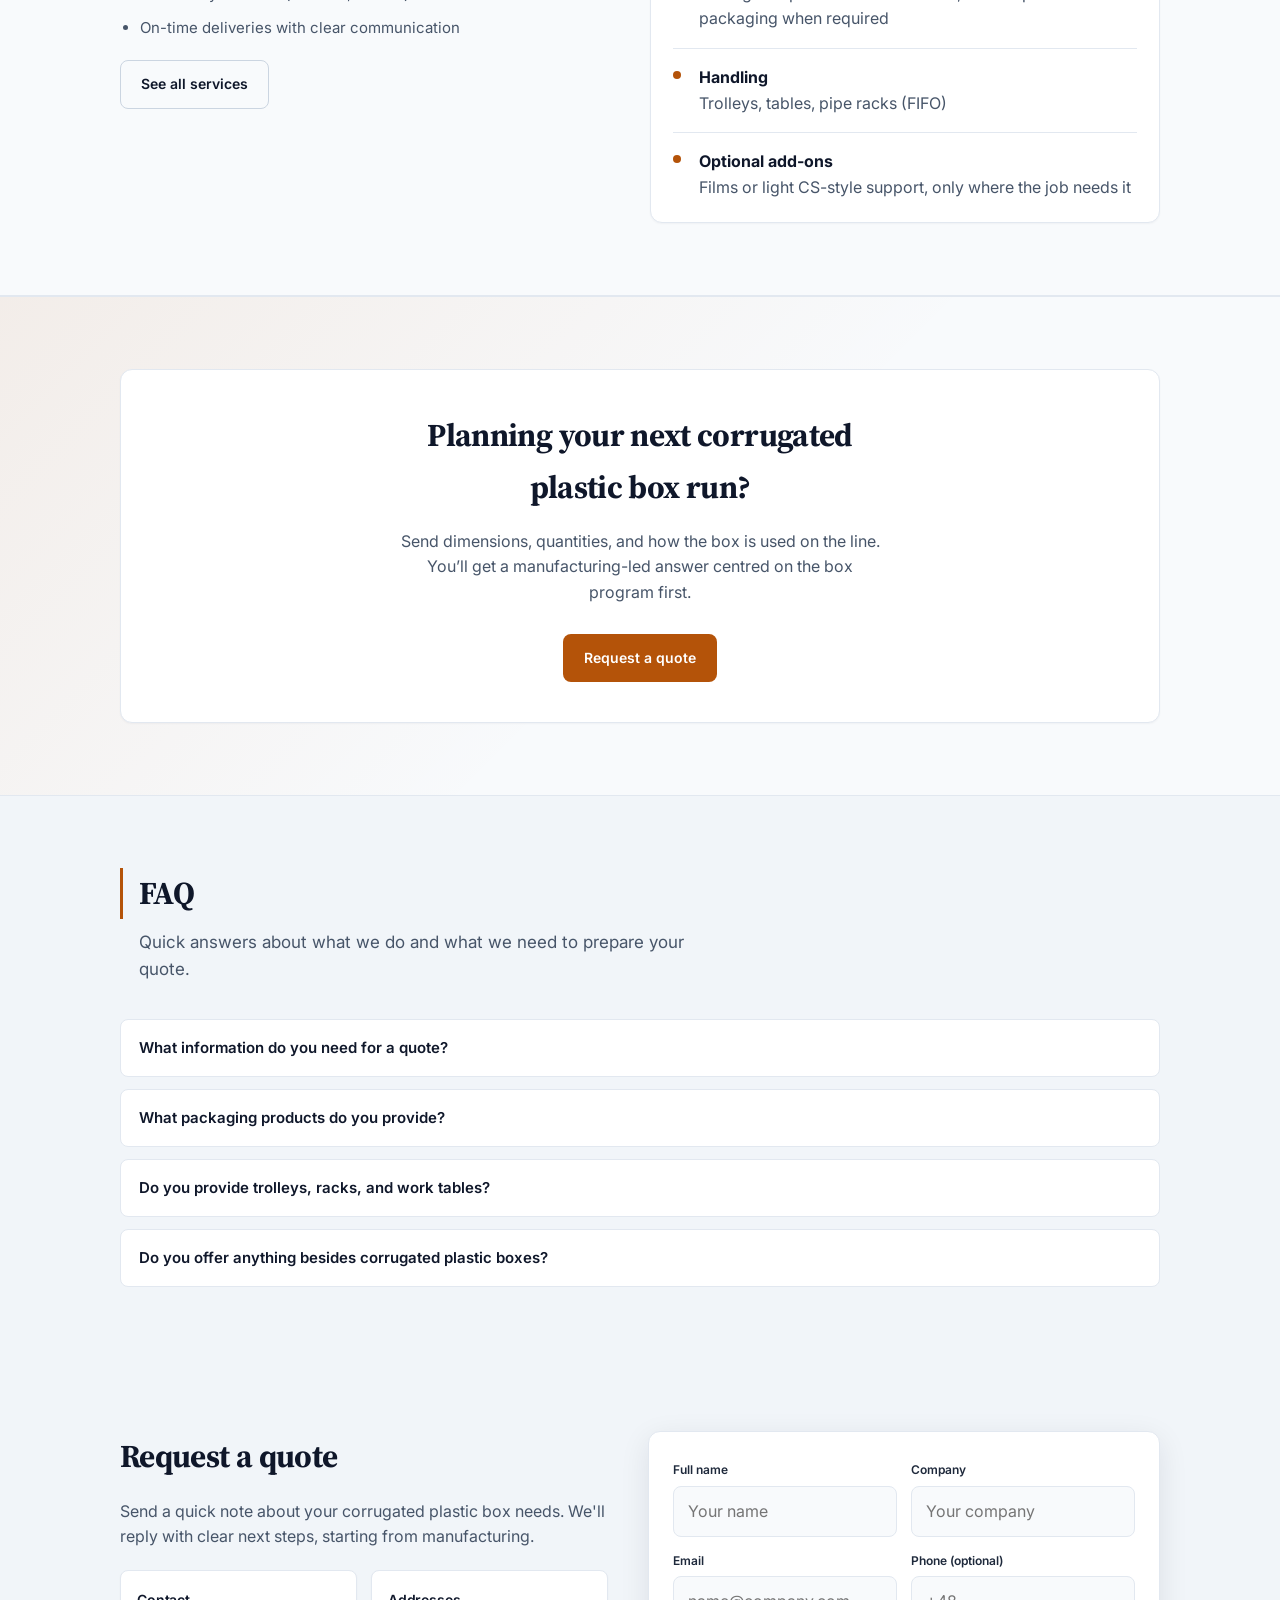
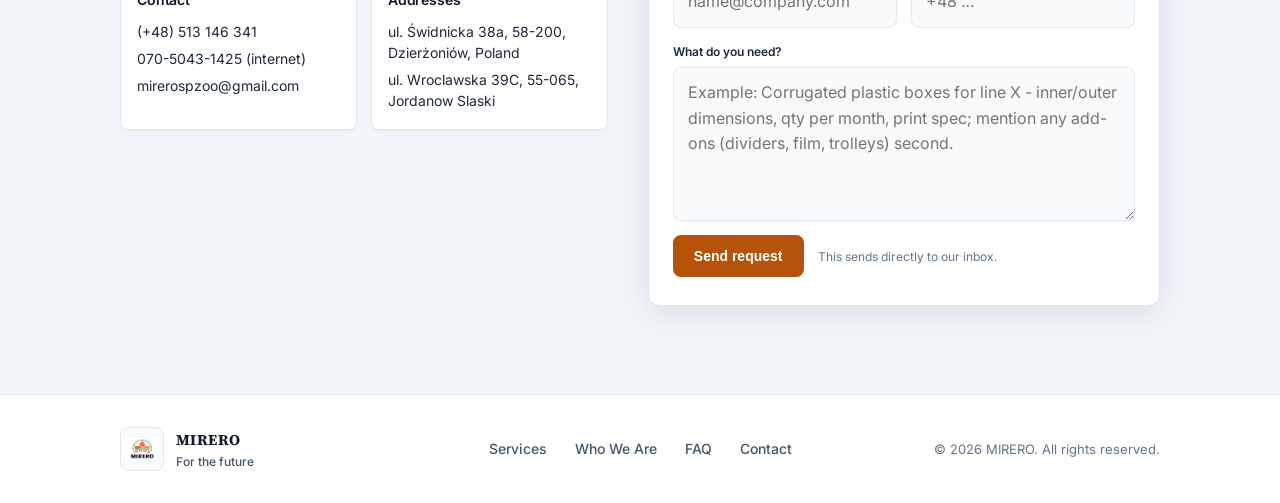
==== commit 75a05a0c: "modification" ====
--- a/index.html
+++ b/index.html
@@ -5,26 +5,26 @@
     <meta name="viewport" content="width=device-width, initial-scale=1" />
     <meta
       name="description"
-      content="MIRERO manufactures Danpla boxes in Poland our main business. We can also supply related plastic packaging, handling equipment, films, and light line support when your project needs it."
+      content="MIRERO manufactures corrugated plastic boxes in Poland. Our main business is corrugated plastic box production. We can also supply related plastic packaging, handling equipment, films, and light line support when your project needs it."
     />
     <meta name="theme-color" content="#0f172a" />
     <meta name="format-detection" content="telephone=no" />
     <link rel="canonical" href="/" />
     <meta property="og:type" content="website" />
-    <meta property="og:title" content="MIRERO | Danpla box manufacturing (Poland)" />
+    <meta property="og:title" content="MIRERO | Corrugated plastic box manufacturing (Poland)" />
     <meta
       property="og:description"
-      content="Danpla box production in Poland, plus related industrial packaging and equipment when your program calls for it."
+      content="Corrugated plastic box production in Poland, plus related industrial packaging and equipment when your program calls for it."
     />
     <meta property="og:image" content="/assets/logo.png" />
     <meta name="twitter:card" content="summary_large_image" />
-    <meta name="twitter:title" content="MIRERO | Danpla box manufacturing (Poland)" />
+    <meta name="twitter:title" content="MIRERO | Corrugated plastic box manufacturing (Poland)" />
     <meta
       name="twitter:description"
-      content="Danpla boxes manufactured in Poland, with complementary packaging and line support available."
+      content="Corrugated plastic boxes manufactured in Poland, with complementary packaging and line support available."
     />
     <meta name="twitter:image" content="/assets/logo.png" />
-    <title>MIRERO | Danpla box manufacturing (Poland)</title>
+    <title>MIRERO | Corrugated plastic box manufacturing (Poland)</title>
     <link rel="preconnect" href="https://fonts.googleapis.com" />
     <link rel="preconnect" href="https://fonts.gstatic.com" crossorigin />
     <link
@@ -85,33 +85,43 @@
     <main id="main">
       <section class="section section-intro reveal" id="intro">
         <div class="container">
-          <div class="section-head">
-            <h2 data-i18n="intro.heading">Our Vision &amp; Mission</h2>
-            <p data-i18n="intro.p1">
-              At MIRERO, we are redefining business standards through precision, reliability, and a relentless focus on customer satisfaction. We combine engineering expertise with practical solutions to support industries that demand performance and consistency.
-            </p>
-            <p data-i18n="intro.p2">
-              Driven by continuous improvement, we evolve with our partners, delivering not just products, but value at every stage.
-            </p>
-          </div>
-          <ul class="bullets bullets-tight intro-bullets">
-            <li data-i18n="intro.item1">Premium quality in every product we deliver</li>
-            <li data-i18n="intro.item2">Efficient, reliable, and scalable solutions</li>
-            <li data-i18n="intro.item3">A professional, safe, and forward-thinking work environment</li>
-          </ul>
-          <p class="intro-tagline" data-i18n="intro.tagline">MIRERO, for the future.</p>
+          <div class="intro-layout">
+            <div class="intro-copy">
+              <div class="section-head intro-copy__head">
+                <h2 data-i18n="intro.heading">Our Vision &amp; Mission</h2>
+                <p data-i18n="intro.p1">
+                  At MIRERO, we are redefining business standards through precision, reliability, and a relentless focus on customer satisfaction. We combine engineering expertise with practical solutions to support industries that demand performance and consistency.
+                </p>
+                <p data-i18n="intro.p2">
+                  Driven by continuous improvement, we evolve with our partners, delivering not just products, but value at every stage.
+                </p>
+              </div>
+            </div>
+            <aside
+              class="intro-aside"
+              data-i18n-aria="intro.asideAria"
+              aria-label="Summary of MIRERO commitments"
+            >
+              <p class="intro-aside-label" data-i18n="intro.asideLabel">At a glance</p>
+              <ul class="intro-pillars">
+                <li data-i18n="intro.item1">Premium quality in every product we deliver</li>
+                <li data-i18n="intro.item2">Efficient, reliable, and scalable solutions</li>
+                <li data-i18n="intro.item3">A professional, safe, and forward-thinking work environment</li>
+              </ul>
+            </aside>
+          </div>
         </div>
       </section>
 
       <section class="hero" id="hero">
         <div class="container hero-grid">
           <div class="hero-copy">
-            <p class="kicker" data-i18n="hero.kicker">Danpla box manufacturing in Poland.</p>
+            <p class="kicker" data-i18n="hero.kicker">Corrugated plastic box manufacturing in Poland.</p>
             <h1>
-              <span data-i18n="hero.title1">We specialize in </span><span class="accent" data-i18n="hero.titleAccent">Danpla box production</span><span data-i18n="hero.title2"> for manufacturers.</span>
+              <span data-i18n="hero.title1">We specialize in </span><span class="accent" data-i18n="hero.titleAccent">corrugated plastic box production</span><span data-i18n="hero.title2"> [reusable shipping and storage boxes] for manufacturers.</span>
             </h1>
             <p class="lead" data-i18n="hero.lead">
-              MIRERO is built around Danpla box manufacturing at our own plant that is what we do every day. Alongside boxes, we can supply related plastic packaging, trolleys and racks, and selective line support when your project needs it, without losing focus on dependable box deliveries.
+              MIRERO is built around corrugated plastic box manufacturing at our own plant that is what we do every day. Alongside boxes, we can supply related plastic packaging, trolleys and racks, and selective line support when your project needs it, without losing focus on dependable box deliveries.
             </p>
             <div class="hero-actions">
               <a class="btn btn-primary" href="#contact" data-i18n="hero.getQuote">Get a quote</a>
@@ -125,7 +135,7 @@
               </div>
               <div class="stat reveal">
                 <dt data-i18n="hero.stat2k">Main focus</dt>
-                <dd data-i18n="hero.stat2v">Danpla box manufacturing</dd>
+                <dd data-i18n="hero.stat2v">Corrugated plastic box manufacturing</dd>
               </div>
               <div class="stat reveal">
                 <dt data-i18n="hero.stat3k">Also available</dt>
@@ -143,11 +153,11 @@
             <div class="sample">
               <div class="sample-face">
                 <div class="sample-badge" data-i18n="hero.sampleBadge">MIRERO</div>
-                <div class="sample-title" data-i18n="hero.sampleTitle">Danpla box production</div>
+                <div class="sample-title" data-i18n="hero.sampleTitle">Corrugated plastic box production</div>
                 <div class="sample-subtitle" data-i18n="hero.sampleSub">Sizes, dividers, and runs built to your specification.</div>
               </div>
               <div class="sample-row">
-                <div class="sample-pill" data-i18n="hero.pill1">Danpla box</div>
+                <div class="sample-pill" data-i18n="hero.pill1">Corrugated plastic box</div>
                 <div class="sample-pill" data-i18n="hero.pill2">Custom dimensions</div>
                 <div class="sample-pill" data-i18n="hero.pill3">Dividers &amp; inserts</div>
                 <div class="sample-pill" data-i18n="hero.pill4">Plastic boxes &amp; pallets</div>
@@ -169,15 +179,15 @@
           <div class="section-head">
             <h2 data-i18n="services.heading">Services</h2>
             <p data-i18n="services.sub">
-              Danpla boxes are the centre of our work. The items below are the main ways we support customers around that core.
-            </p>
-          </div>
-
-          <div class="cards-3">
+              Corrugated plastic boxes are the centre of our work. The items below are the main ways we support customers around that core.
+            </p>
+          </div>
+
+          <div class="cards-4">
             <article class="card reveal">
-              <h3 data-i18n="services.c1h">Danpla box manufacturing</h3>
+              <h3 data-i18n="services.c1h">Corrugated plastic box manufacturing</h3>
               <p data-i18n="services.c1p">
-                In-house production of Danpla boxes, with plastic boxes and pallets and PET/PP trays when your drawing calls for them.
+                In-house production of corrugated plastic boxes, with plastic boxes and pallets and PET/PP trays when your drawing calls for them.
               </p>
             </article>
             <article class="card reveal">
@@ -187,11 +197,284 @@
               </p>
             </article>
             <article class="card reveal">
-              <h3 data-i18n="services.c3h">Complementary products &amp; support</h3>
+              <h3 data-i18n="services.c3h">PE masking / protective film</h3>
               <p data-i18n="services.c3p">
-                Protection films, light sorting or inspection, and light rework are available when they fit your packaging program. They support box delivery, not replace it.
+                Industrial protective film for surface protection during conversion and handling. Available as part of your packaging program.
               </p>
             </article>
+            <article class="card reveal">
+              <h3 data-i18n="services.c4h">Complementary products &amp; support</h3>
+              <p data-i18n="services.c4p">
+                Light sorting or inspection, light rework, and related packaging add-ons are available when they fit your program. They support box delivery, not replace it.
+              </p>
+            </article>
+          </div>
+        </div>
+      </section>
+
+      <section class="section" id="danpla">
+        <div class="container">
+          <div class="section-head">
+            <h2 data-i18n="danpla.heading">Corrugated plastic box products</h2>
+            <p data-i18n="danpla.sub">
+              A look at corrugated plastic boxes and interiors from our own production: dividers, inserts, and line-ready setups.
+            </p>
+          </div>
+
+          <div
+            class="logo-grid danpla-grid reveal"
+            data-i18n-aria="danpla.photosAria"
+            aria-label="Corrugated plastic box photos"
+          >
+            <div class="logo-tile danpla-tile">
+              <img
+                class="danpla-photo"
+                src="./assets/danpla/danpla-01.png"
+                alt="Corrugated plastic box production area with stacked blue boxes."
+                loading="lazy"
+                decoding="async"
+              />
+            </div>
+            <div class="logo-tile danpla-tile">
+              <img
+                class="danpla-photo"
+                src="./assets/danpla/danpla-02.png"
+                alt="Large black corrugated plastic industrial box with reinforced corners and custom printed markings."
+                loading="lazy"
+                decoding="async"
+              />
+            </div>
+            <div class="logo-tile danpla-tile">
+              <img
+                class="danpla-photo"
+                src="./assets/danpla/danpla-06.png"
+                alt="Three blue corrugated plastic boxes with different internal divider layouts."
+                loading="lazy"
+                decoding="async"
+              />
+            </div>
+            <div class="logo-tile danpla-tile">
+              <img
+                class="danpla-photo"
+                src="./assets/danpla/danpla-07.png"
+                alt="Blue corrugated plastic tray with custom blue foam interior for component protection."
+                loading="lazy"
+                decoding="async"
+              />
+            </div>
+            <div class="logo-tile danpla-tile">
+              <img
+                class="danpla-photo"
+                src="./assets/danpla/danpla-08.png"
+                alt="Bright green corrugated plastic container with a multi-compartment grid and reinforced rim."
+                loading="lazy"
+                decoding="async"
+              />
+            </div>
+            <div class="logo-tile danpla-tile">
+              <img
+                class="danpla-photo"
+                src="./assets/danpla/danpla-09.png"
+                alt="Stacks of blue corrugated plastic boxes in a production area."
+                loading="lazy"
+                decoding="async"
+              />
+            </div>
+            <div class="logo-tile danpla-tile">
+              <img
+                class="danpla-photo"
+                src="./assets/danpla/danpla-10.png"
+                alt="Blue corrugated plastic boxes staged in a workshop with a pallet jack."
+                loading="lazy"
+                decoding="async"
+              />
+            </div>
+            <div class="logo-tile danpla-tile">
+              <img
+                class="danpla-photo"
+                src="./assets/danpla/danpla-11.png"
+                alt="Gray industrial tote with bright blue corrugated plastic divider inserts and small metal parts."
+                loading="lazy"
+                decoding="async"
+              />
+            </div>
+            <div class="logo-tile danpla-tile">
+              <img
+                class="danpla-photo"
+                src="./assets/danpla/danpla-12.png"
+                alt="Blue corrugated plastic crates stacked on a modular pipe rack with roller track."
+                loading="lazy"
+                decoding="async"
+              />
+            </div>
+            <div class="logo-tile danpla-tile">
+              <img
+                class="danpla-photo"
+                src="./assets/danpla/danpla-13.png"
+                alt="Two blue corrugated plastic containers with reinforced corners and internal dividers."
+                loading="lazy"
+                decoding="async"
+              />
+            </div>
+            <div class="logo-tile danpla-tile">
+              <img
+                class="danpla-photo"
+                src="./assets/danpla/danpla-14.png"
+                alt="Blue corrugated plastic box with a grey fabric grid divider and padded top edges."
+                loading="lazy"
+                decoding="async"
+              />
+            </div>
+            <div class="logo-tile danpla-tile">
+              <img
+                class="danpla-photo"
+                src="./assets/danpla/danpla-15.png"
+                alt="Black corrugated plastic box with custom foam dunnage holding automotive lighting assemblies."
+                loading="lazy"
+                decoding="async"
+              />
+            </div>
+          </div>
+        </div>
+      </section>
+
+      <section class="section" id="cs-activities">
+        <div class="container">
+          <div class="section-head">
+            <h2 data-i18n="cs.heading">CS Activities (Sorting, Inspection &amp; Rework)</h2>
+            <p data-i18n="cs.sub">
+              Dedicated teams and controlled workstations for sorting, visual inspection, and light rework. Clear process flow and disciplined handling help components stay within spec for your line or your customer.
+            </p>
+          </div>
+
+          <div
+            class="logo-grid danpla-grid reveal"
+            data-i18n-aria="cs.photosAria"
+            aria-label="CS activities - sorting, inspection, and rework"
+          >
+            <div class="logo-tile danpla-tile">
+              <img
+                class="danpla-photo"
+                src="./assets/cs-activities/cs-01.png"
+                alt="Operator in gloves inspecting small components from a tray at a line-side quality bench with bins and trays."
+                loading="lazy"
+                decoding="async"
+              />
+            </div>
+            <div class="logo-tile danpla-tile">
+              <img
+                class="danpla-photo"
+                src="./assets/cs-activities/cs-02.png"
+                alt="Several inspectors at long tables using magnifying lamps to examine clear molded plastic parts in a warehouse workspace."
+                loading="lazy"
+                decoding="async"
+              />
+            </div>
+            <div class="logo-tile danpla-tile">
+              <img
+                class="danpla-photo"
+                src="./assets/cs-activities/cs-03.png"
+                alt="Two workers in masks and gloves sorting metal brackets at a workstation with before-and-after inspection shelf labels."
+                loading="lazy"
+                decoding="async"
+              />
+            </div>
+            <div class="logo-tile danpla-tile">
+              <img
+                class="danpla-photo"
+                src="./assets/cs-activities/cs-04.png"
+                alt="Two masked technicians inspecting a large mechanical assembly on a white bench with test equipment in a high-bay warehouse."
+                loading="lazy"
+                decoding="async"
+              />
+            </div>
+            <div class="logo-tile danpla-tile">
+              <img
+                class="danpla-photo"
+                src="./assets/cs-activities/cs-05.png"
+                alt="Team in lab coats and hairnets performing detailed inspection under magnifying lamps along a row of tables with shipping cartons."
+                loading="lazy"
+                decoding="async"
+              />
+            </div>
+            <div class="logo-tile danpla-tile">
+              <img
+                class="danpla-photo"
+                src="./assets/cs-activities/cs-06.png"
+                alt="Workers in cleanroom-style gowns and hairnets at a long inspection bench with magnifying lamps and sorting trays."
+                loading="lazy"
+                decoding="async"
+              />
+            </div>
+            <div class="logo-tile danpla-tile">
+              <img
+                class="danpla-photo"
+                src="./assets/cs-activities/cs-07.png"
+                alt="Line of operators in respirators and PPE performing manual finishing and inspection of die-cast metal parts at black workbenches."
+                loading="lazy"
+                decoding="async"
+              />
+            </div>
+            <div class="logo-tile danpla-tile">
+              <img
+                class="danpla-photo"
+                src="./assets/cs-activities/cs-08.png"
+                alt="Inspectors in high-visibility vests examining trayed electronic-style parts under magnifying lamps at white tables."
+                loading="lazy"
+                decoding="async"
+              />
+            </div>
+          </div>
+        </div>
+      </section>
+
+      <section class="section section-alt" id="film">
+        <div class="container">
+          <div class="section-head">
+            <h2 data-i18n="film.heading">PE masking / protective film</h2>
+            <p data-i18n="film.sub">
+              Protective film helps prevent surface damage and contamination during conversion, handling, and storage. Tell us your surface type, adhesive preference, and dimensions, and we’ll propose a fit.
+            </p>
+          </div>
+
+          <ul class="bullets reveal">
+            <li data-i18n="film.b1">Used for metal surfaces and finished parts</li>
+            <li data-i18n="film.b2">Roll formats, widths, and lengths to match your process</li>
+            <li data-i18n="film.b3">Integrated with your packaging program when needed</li>
+          </ul>
+
+          <div
+            class="logo-grid danpla-grid reveal"
+            data-i18n-aria="film.photosAria"
+            aria-label="Protective film photos"
+          >
+            <div class="logo-tile danpla-tile">
+              <img
+                class="danpla-photo"
+                src="./assets/films/film-gallery-01.png"
+                alt="Blue protective film on a metal coil surface."
+                loading="lazy"
+                decoding="async"
+              />
+            </div>
+            <div class="logo-tile danpla-tile">
+              <img
+                class="danpla-photo"
+                src="./assets/films/film-gallery-02.png"
+                alt="Large protective film rolls staged on a pallet in a factory."
+                loading="lazy"
+                decoding="async"
+              />
+            </div>
+            <div class="logo-tile danpla-tile">
+              <img
+                class="danpla-photo"
+                src="./assets/films/film-gallery-03.png"
+                alt="Applying protective film on a finished surface."
+                loading="lazy"
+                decoding="async"
+              />
+            </div>
           </div>
         </div>
       </section>
@@ -309,267 +592,6 @@
                   decoding="async"
                 />
               </div>
-              <div class="logo-tile danpla-tile">
-                <img
-                  class="danpla-photo"
-                  src="./assets/trolleys/trolley-12.png"
-                  alt="Modular pipe FIFO rack loaded with stacks of blue corrugated plastic boxes."
-                  loading="lazy"
-                  decoding="async"
-                />
-              </div>
-              <div class="logo-tile danpla-tile">
-                <img
-                  class="danpla-photo"
-                  src="./assets/trolleys/trolley-13.png"
-                  alt="Cream-colored pipe FIFO rack with roller tracks and stacks of black corrugated plastic boxes behind."
-                  loading="lazy"
-                  decoding="async"
-                />
-              </div>
-          </div>
-        </div>
-      </section>
-
-      <section class="section" id="danpla">
-        <div class="container">
-          <div class="section-head">
-            <h2 data-i18n="danpla.heading">Danpla products</h2>
-            <p data-i18n="danpla.sub">
-              A look at Danpla boxes and interiors from our own production: dividers, inserts, and line-ready setups.
-            </p>
-          </div>
-
-          <div
-            class="logo-grid danpla-grid reveal"
-            data-i18n-aria="danpla.photosAria"
-            aria-label="Danpla photos"
-          >
-            <div class="logo-tile danpla-tile">
-              <img
-                class="danpla-photo"
-                src="./assets/danpla/danpla-01.png"
-                alt="Black Danpla partition tray with a grid of compartments holding industrial components."
-                loading="lazy"
-                decoding="async"
-              />
-            </div>
-            <div class="logo-tile danpla-tile">
-              <img
-                class="danpla-photo"
-                src="./assets/danpla/danpla-02.png"
-                alt="Large black Danpla industrial box with reinforced corners and custom printed markings."
-                loading="lazy"
-                decoding="async"
-              />
-            </div>
-            <div class="logo-tile danpla-tile">
-              <img
-                class="danpla-photo"
-                src="./assets/danpla/danpla-03.png"
-                alt="Blue Danpla shipping bin with padded internal dividers for delicate parts."
-                loading="lazy"
-                decoding="async"
-              />
-            </div>
-            <div class="logo-tile danpla-tile">
-              <img
-                class="danpla-photo"
-                src="./assets/danpla/danpla-04.png"
-                alt="Black Danpla crate with LG Innotek branding, document pocket, and handle cutouts."
-                loading="lazy"
-                decoding="async"
-              />
-            </div>
-            <div class="logo-tile danpla-tile">
-              <img
-                class="danpla-photo"
-                src="./assets/danpla/danpla-05.png"
-                alt="Black protective foam insert with precision-cut compartments for sensitive assemblies."
-                loading="lazy"
-                decoding="async"
-              />
-            </div>
-            <div class="logo-tile danpla-tile">
-              <img
-                class="danpla-photo"
-                src="./assets/danpla/danpla-06.png"
-                alt="Three blue Danpla boxes with different internal divider layouts."
-                loading="lazy"
-                decoding="async"
-              />
-            </div>
-            <div class="logo-tile danpla-tile">
-              <img
-                class="danpla-photo"
-                src="./assets/danpla/danpla-07.png"
-                alt="Blue Danpla tray with custom blue foam interior for component protection."
-                loading="lazy"
-                decoding="async"
-              />
-            </div>
-            <div class="logo-tile danpla-tile">
-              <img
-                class="danpla-photo"
-                src="./assets/danpla/danpla-08.png"
-                alt="Bright green Danpla container with a multi-compartment grid and reinforced rim."
-                loading="lazy"
-                decoding="async"
-              />
-            </div>
-            <div class="logo-tile danpla-tile">
-              <img
-                class="danpla-photo"
-                src="./assets/danpla/danpla-09.png"
-                alt="Workshop floor with workers assembling blue Danpla packaging from corrugated sheets."
-                loading="lazy"
-                decoding="async"
-              />
-            </div>
-            <div class="logo-tile danpla-tile">
-              <img
-                class="danpla-photo"
-                src="./assets/danpla/danpla-10.png"
-                alt="Stacks of orange Danpla boxes in a warehouse aisle for industrial storage."
-                loading="lazy"
-                decoding="async"
-              />
-            </div>
-            <div class="logo-tile danpla-tile">
-              <img
-                class="danpla-photo"
-                src="./assets/danpla/danpla-11.png"
-                alt="Gray industrial tote with bright blue Danpla divider inserts and small metal parts."
-                loading="lazy"
-                decoding="async"
-              />
-            </div>
-            <div class="logo-tile danpla-tile">
-              <img
-                class="danpla-photo"
-                src="./assets/danpla/danpla-12.png"
-                alt="Blue Danpla crates stacked on a modular pipe rack with roller track."
-                loading="lazy"
-                decoding="async"
-              />
-            </div>
-            <div class="logo-tile danpla-tile">
-              <img
-                class="danpla-photo"
-                src="./assets/danpla/danpla-13.png"
-                alt="Two blue Danpla containers with reinforced corners and internal dividers."
-                loading="lazy"
-                decoding="async"
-              />
-            </div>
-            <div class="logo-tile danpla-tile">
-              <img
-                class="danpla-photo"
-                src="./assets/danpla/danpla-14.png"
-                alt="Blue Danpla box with a grey fabric grid divider and padded top edges."
-                loading="lazy"
-                decoding="async"
-              />
-            </div>
-            <div class="logo-tile danpla-tile">
-              <img
-                class="danpla-photo"
-                src="./assets/danpla/danpla-15.png"
-                alt="Black Danpla box with custom foam dunnage holding automotive lighting assemblies."
-                loading="lazy"
-                decoding="async"
-              />
-            </div>
-          </div>
-        </div>
-      </section>
-
-      <section class="section" id="cs-activities">
-        <div class="container">
-          <div class="section-head">
-            <h2 data-i18n="cs.heading">CS Activities (Sorting, Inspection &amp; Rework)</h2>
-            <p data-i18n="cs.sub">
-              Dedicated teams and controlled workstations for sorting, visual inspection, and light rework. Clear process flow and disciplined handling help components stay within spec for your line or your customer.
-            </p>
-          </div>
-
-          <div
-            class="logo-grid danpla-grid reveal"
-            data-i18n-aria="cs.photosAria"
-            aria-label="CS activities - sorting, inspection, and rework"
-          >
-            <div class="logo-tile danpla-tile">
-              <img
-                class="danpla-photo"
-                src="./assets/cs-activities/cs-01.png"
-                alt="Operator in gloves inspecting small components from a tray at a line-side quality bench with bins and trays."
-                loading="lazy"
-                decoding="async"
-              />
-            </div>
-            <div class="logo-tile danpla-tile">
-              <img
-                class="danpla-photo"
-                src="./assets/cs-activities/cs-02.png"
-                alt="Several inspectors at long tables using magnifying lamps to examine clear molded plastic parts in a warehouse workspace."
-                loading="lazy"
-                decoding="async"
-              />
-            </div>
-            <div class="logo-tile danpla-tile">
-              <img
-                class="danpla-photo"
-                src="./assets/cs-activities/cs-03.png"
-                alt="Two workers in masks and gloves sorting metal brackets at a workstation with before-and-after inspection shelf labels."
-                loading="lazy"
-                decoding="async"
-              />
-            </div>
-            <div class="logo-tile danpla-tile">
-              <img
-                class="danpla-photo"
-                src="./assets/cs-activities/cs-04.png"
-                alt="Two masked technicians inspecting a large mechanical assembly on a white bench with test equipment in a high-bay warehouse."
-                loading="lazy"
-                decoding="async"
-              />
-            </div>
-            <div class="logo-tile danpla-tile">
-              <img
-                class="danpla-photo"
-                src="./assets/cs-activities/cs-05.png"
-                alt="Team in lab coats and hairnets performing detailed inspection under magnifying lamps along a row of tables with shipping cartons."
-                loading="lazy"
-                decoding="async"
-              />
-            </div>
-            <div class="logo-tile danpla-tile">
-              <img
-                class="danpla-photo"
-                src="./assets/cs-activities/cs-06.png"
-                alt="Workers in cleanroom-style gowns and hairnets at a long inspection bench with magnifying lamps and sorting trays."
-                loading="lazy"
-                decoding="async"
-              />
-            </div>
-            <div class="logo-tile danpla-tile">
-              <img
-                class="danpla-photo"
-                src="./assets/cs-activities/cs-07.png"
-                alt="Line of operators in respirators and PPE performing manual finishing and inspection of die-cast metal parts at black workbenches."
-                loading="lazy"
-                decoding="async"
-              />
-            </div>
-            <div class="logo-tile danpla-tile">
-              <img
-                class="danpla-photo"
-                src="./assets/cs-activities/cs-08.png"
-                alt="Inspectors in high-visibility vests examining trayed electronic-style parts under magnifying lamps at white tables."
-                loading="lazy"
-                decoding="async"
-              />
-            </div>
           </div>
         </div>
       </section>
@@ -579,7 +601,7 @@
           <div class="section-head">
             <h2 data-i18n="logos.heading">Top customers &amp; partners</h2>
             <p data-i18n="logos.sub">
-              A few of the manufacturing teams we’ve supported with Danpla box production and line-side handling.
+              A few of the manufacturing teams we’ve supported with corrugated plastic box production and line-side handling.
             </p>
           </div>
 
@@ -717,7 +739,7 @@
           <div class="section-head">
             <h2 data-i18n="who.heading">Who we are</h2>
             <p data-i18n="who.body">
-              President: Chang‑Sun (Michael) Choi. Established Oct. 26, 2012. MIRERO is a Danpla box manufacturer, built to keep production lines supplied with reliable, on-time deliveries.
+              President: Chang‑Sun (Michael) Choi. Established Oct. 26, 2012. MIRERO is a corrugated plastic box manufacturer, built to keep production lines supplied with reliable, on-time deliveries.
             </p>
           </div>
 
@@ -746,8 +768,8 @@
             <div class="split-image reveal">
               <div class="who-photo">
                 <img
-                  src="./assets/plant/plant-01.png"
-                  alt="MIRERO plant and office building exterior."
+                  src="./assets/plant/plant-02.png"
+                  alt="MIRERO plant exterior."
                   loading="lazy"
                   decoding="async"
                 />
@@ -782,7 +804,7 @@
                   <div class="dot"></div>
                   <div>
                     <strong data-i18n="approach.pack">Packaging</strong>
-                    <div class="muted" data-i18n="approach.packSub">Danpla boxes in-house; related plastic packaging when required</div>
+                    <div class="muted" data-i18n="approach.packSub">Corrugated plastic boxes in-house; related plastic packaging when required</div>
                   </div>
                 </div>
                 <div class="approach-step">
@@ -808,7 +830,7 @@
       <section class="section cta-wide" id="cta">
         <div class="container">
           <div class="cta-inner reveal">
-            <h2 data-i18n="cta.heading">Planning your next Danpla box run?</h2>
+            <h2 data-i18n="cta.heading">Planning your next corrugated plastic box run?</h2>
             <p class="muted" data-i18n="cta.body">
               Send dimensions, quantities, and how the box is used on the line. You’ll get a manufacturing-led answer centred on the box program first.
             </p>
@@ -836,7 +858,7 @@
             <details>
               <summary data-i18n="faq2.q">What packaging products do you provide?</summary>
               <div class="faq-body" data-i18n="faq2.a">
-                Danpla box (manufacturing in MIRERO), plastic boxes/plastic pallets, and PET/PP trays.
+                Corrugated plastic box (manufacturing in MIRERO), plastic boxes/plastic pallets, and PET/PP trays.
               </div>
             </details>
             <details>
@@ -846,7 +868,7 @@
               </div>
             </details>
             <details>
-              <summary data-i18n="faq4.q">Do you offer anything besides Danpla boxes?</summary>
+              <summary data-i18n="faq4.q">Do you offer anything besides corrugated plastic boxes?</summary>
               <div class="faq-body" data-i18n="faq4.a">
                 Yes. We can also supply protection films, trolleys, racks, tables, and similar items, including light sorting, inspection, or rework support, usually as part of a packaging program led by box production.
               </div>
@@ -861,7 +883,7 @@
             <div>
               <h2 data-i18n="contact.heading">Request a quote</h2>
               <p class="muted" data-i18n="contact.sub">
-                Send a quick note about your Danpla box needs. We'll reply with clear next steps, starting from manufacturing.
+                Send a quick note about your corrugated plastic box needs. We'll reply with clear next steps, starting from manufacturing.
               </p>
 
               <div class="contact-cards">
@@ -869,7 +891,7 @@
                   <h3 data-i18n="contact.mini1h">Contact</h3>
                   <p class="muted">(+48) 513 146 341</p>
                   <p class="muted">070-5043-1425 (internet)</p>
-                  <p class="muted">eaziokolie@gmail.com</p>
+                  <p class="muted">mirerospzoo@gmail.com</p>
                 </div>
                 <div class="mini-card">
                   <h3 data-i18n="contact.mini2h">Addresses</h3>
@@ -919,7 +941,7 @@
                   name="message"
                   rows="5"
                   data-i18n-placeholder="form.phMessage"
-                  placeholder="Example: Danpla boxes for line X - inner/outer dimensions, qty per month, print spec; mention any add-ons (dividers, film, trolleys) second."
+                  placeholder="Example: Corrugated plastic boxes for line X - inner/outer dimensions, qty per month, print spec; mention any add-ons (dividers, film, trolleys) second."
                   required
                 ></textarea>
               </label>
--- a/styles.css
+++ b/styles.css
@@ -548,27 +548,100 @@
 }
 
 .section-intro {
-  padding-top: 56px;
-  padding-bottom: 56px;
+  position: relative;
+  padding-top: clamp(40px, 6vw, 64px);
+  padding-bottom: clamp(40px, 6vw, 64px);
   border-bottom: 1px solid var(--line);
-  background: var(--surface);
-}
-
-.section-intro .intro-bullets {
-  max-width: 640px;
-  margin: 0 0 20px;
-  padding-left: 19px;
-}
-
-.section-intro .intro-tagline {
+  background: linear-gradient(165deg, #ffffff 0%, #f8fafc 48%, rgba(180, 83, 9, 0.04) 100%);
+  overflow: hidden;
+}
+
+.section-intro::before {
+  content: "";
+  position: absolute;
+  inset: 0;
+  background: radial-gradient(900px 420px at 12% -10%, rgba(180, 83, 9, 0.07), transparent 55%);
+  pointer-events: none;
+}
+
+.section-intro .container {
+  position: relative;
+}
+
+.intro-layout {
+  display: grid;
+  grid-template-columns: minmax(0, 1.12fr) minmax(260px, 0.88fr);
+  gap: clamp(28px, 5vw, 52px);
+  align-items: start;
+}
+
+.intro-copy__head {
+  max-width: none;
+  margin-bottom: 0;
+}
+
+.intro-copy__head p {
+  max-width: 58ch;
+  font-size: 1.0625rem;
+  line-height: 1.65;
+}
+
+.intro-aside {
+  border-radius: var(--radius);
+  border: 1px solid rgba(148, 163, 184, 0.35);
+  background: rgba(255, 255, 255, 0.92);
+  backdrop-filter: saturate(160%) blur(10px);
+  box-shadow: var(--shadow-md);
+  padding: 22px 22px 20px;
+}
+
+.intro-aside-label {
+  margin: 0 0 14px;
+  font-size: 11px;
+  font-weight: 700;
+  letter-spacing: 0.14em;
+  text-transform: uppercase;
+  color: var(--primary);
+}
+
+.intro-pillars {
+  list-style: none;
   margin: 0;
-  max-width: 640px;
-  padding-left: 19px;
-  font-family: var(--font-display);
-  font-weight: 700;
-  font-size: clamp(1.15rem, 2vw, 1.35rem);
-  color: var(--primary);
-  letter-spacing: -0.01em;
+  padding: 0;
+}
+
+.intro-pillars li {
+  display: flex;
+  gap: 12px;
+  align-items: flex-start;
+  padding: 14px 0;
+  border-bottom: 1px solid var(--line);
+  color: var(--ink-soft);
+  font-size: 0.98rem;
+  line-height: 1.5;
+  font-weight: 500;
+}
+
+.intro-pillars li:last-of-type {
+  border-bottom: none;
+  padding-bottom: 4px;
+}
+
+.intro-pillars li::before {
+  content: "";
+  width: 8px;
+  height: 8px;
+  margin-top: 7px;
+  flex-shrink: 0;
+  border-radius: 999px;
+  background: var(--primary);
+  box-shadow: 0 0 0 3px rgba(180, 83, 9, 0.18);
+}
+
+@media (max-width: 820px) {
+  .intro-layout {
+    grid-template-columns: 1fr;
+  }
 }
 
 .reveal {
@@ -673,7 +746,7 @@
   height: 36px;
 }
 
-/* Danpla photo gallery */
+/* Corrugated plastic box photo gallery */
 .danpla-grid .danpla-tile {
   padding: 0;
   min-height: 0;
@@ -957,6 +1030,12 @@
 .cards-3 {
   display: grid;
   grid-template-columns: repeat(3, minmax(0, 1fr));
+  gap: 20px;
+}
+
+.cards-4 {
+  display: grid;
+  grid-template-columns: repeat(2, minmax(0, 1fr));
   gap: 20px;
 }
 
@@ -1329,6 +1408,9 @@
   .cards-3 {
     grid-template-columns: 1fr;
   }
+  .cards-4 {
+    grid-template-columns: 1fr;
+  }
   .hero-stats {
     grid-template-columns: 1fr;
   }
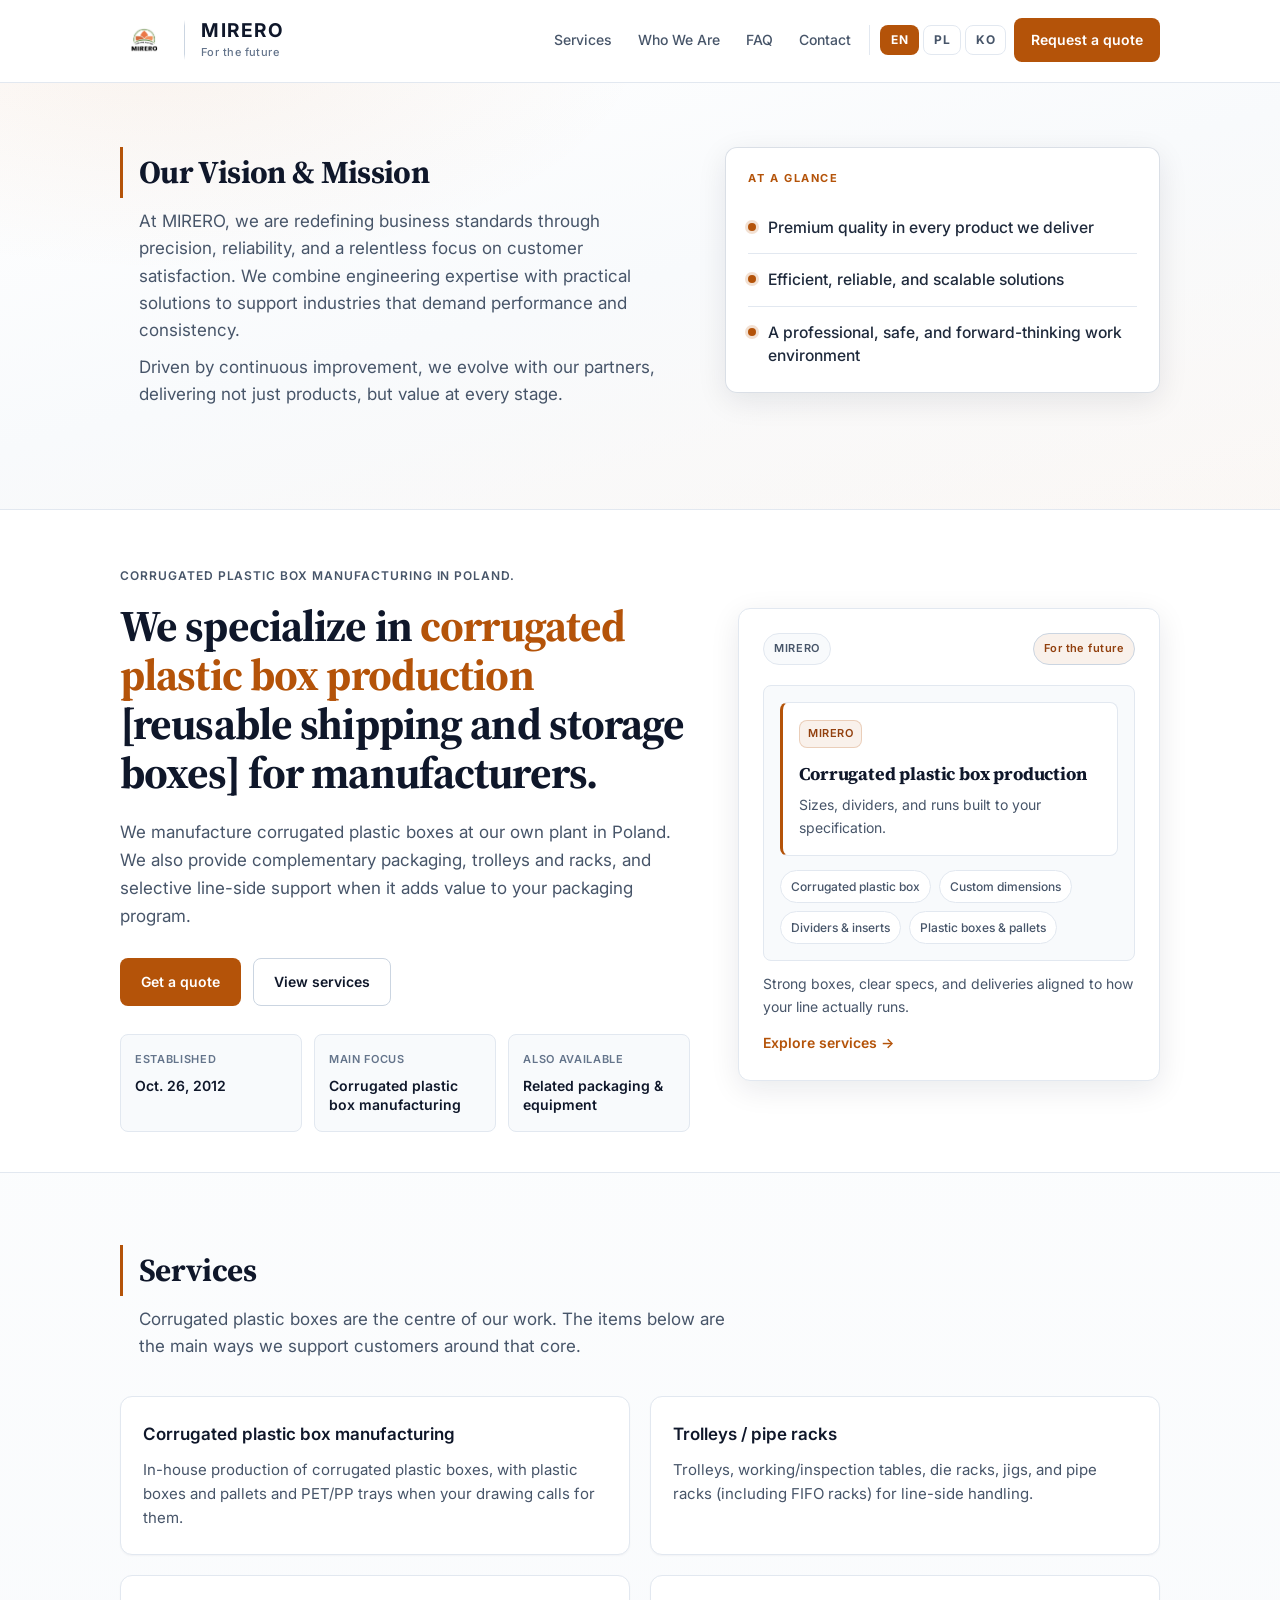
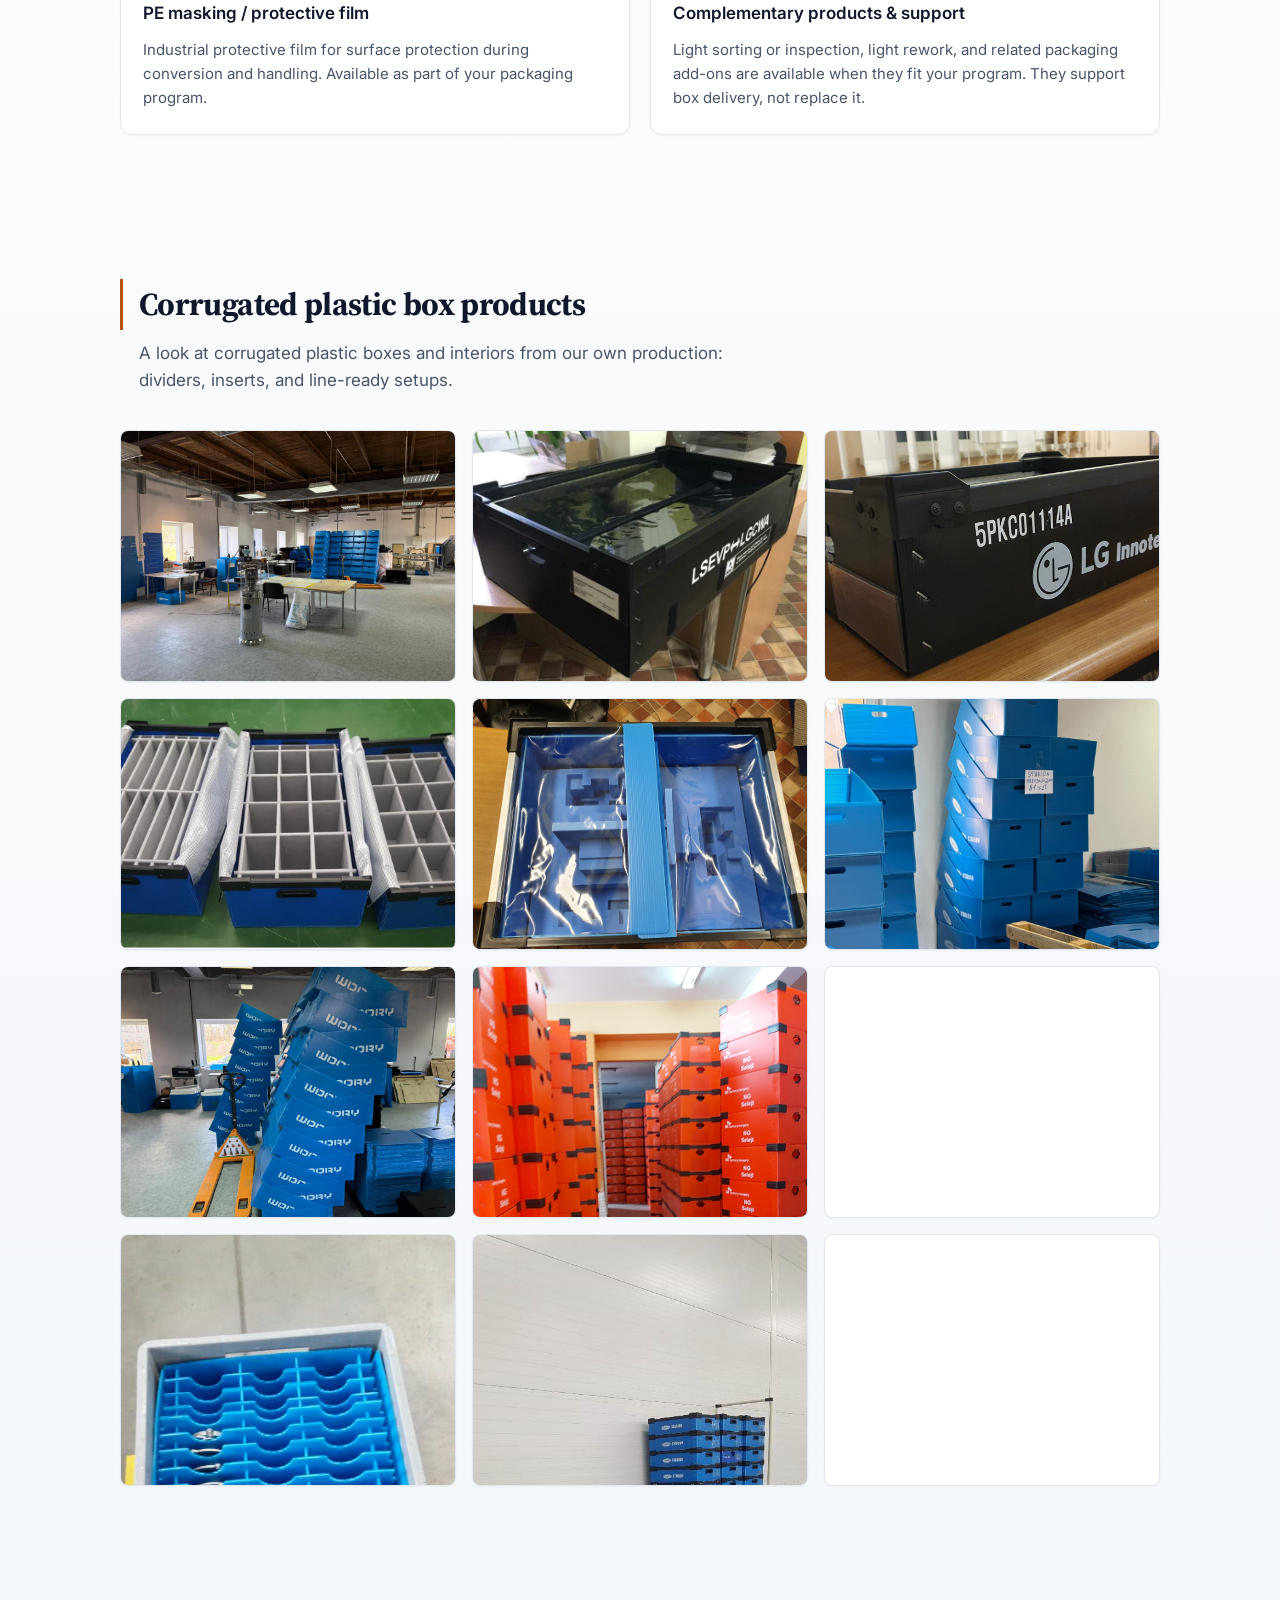
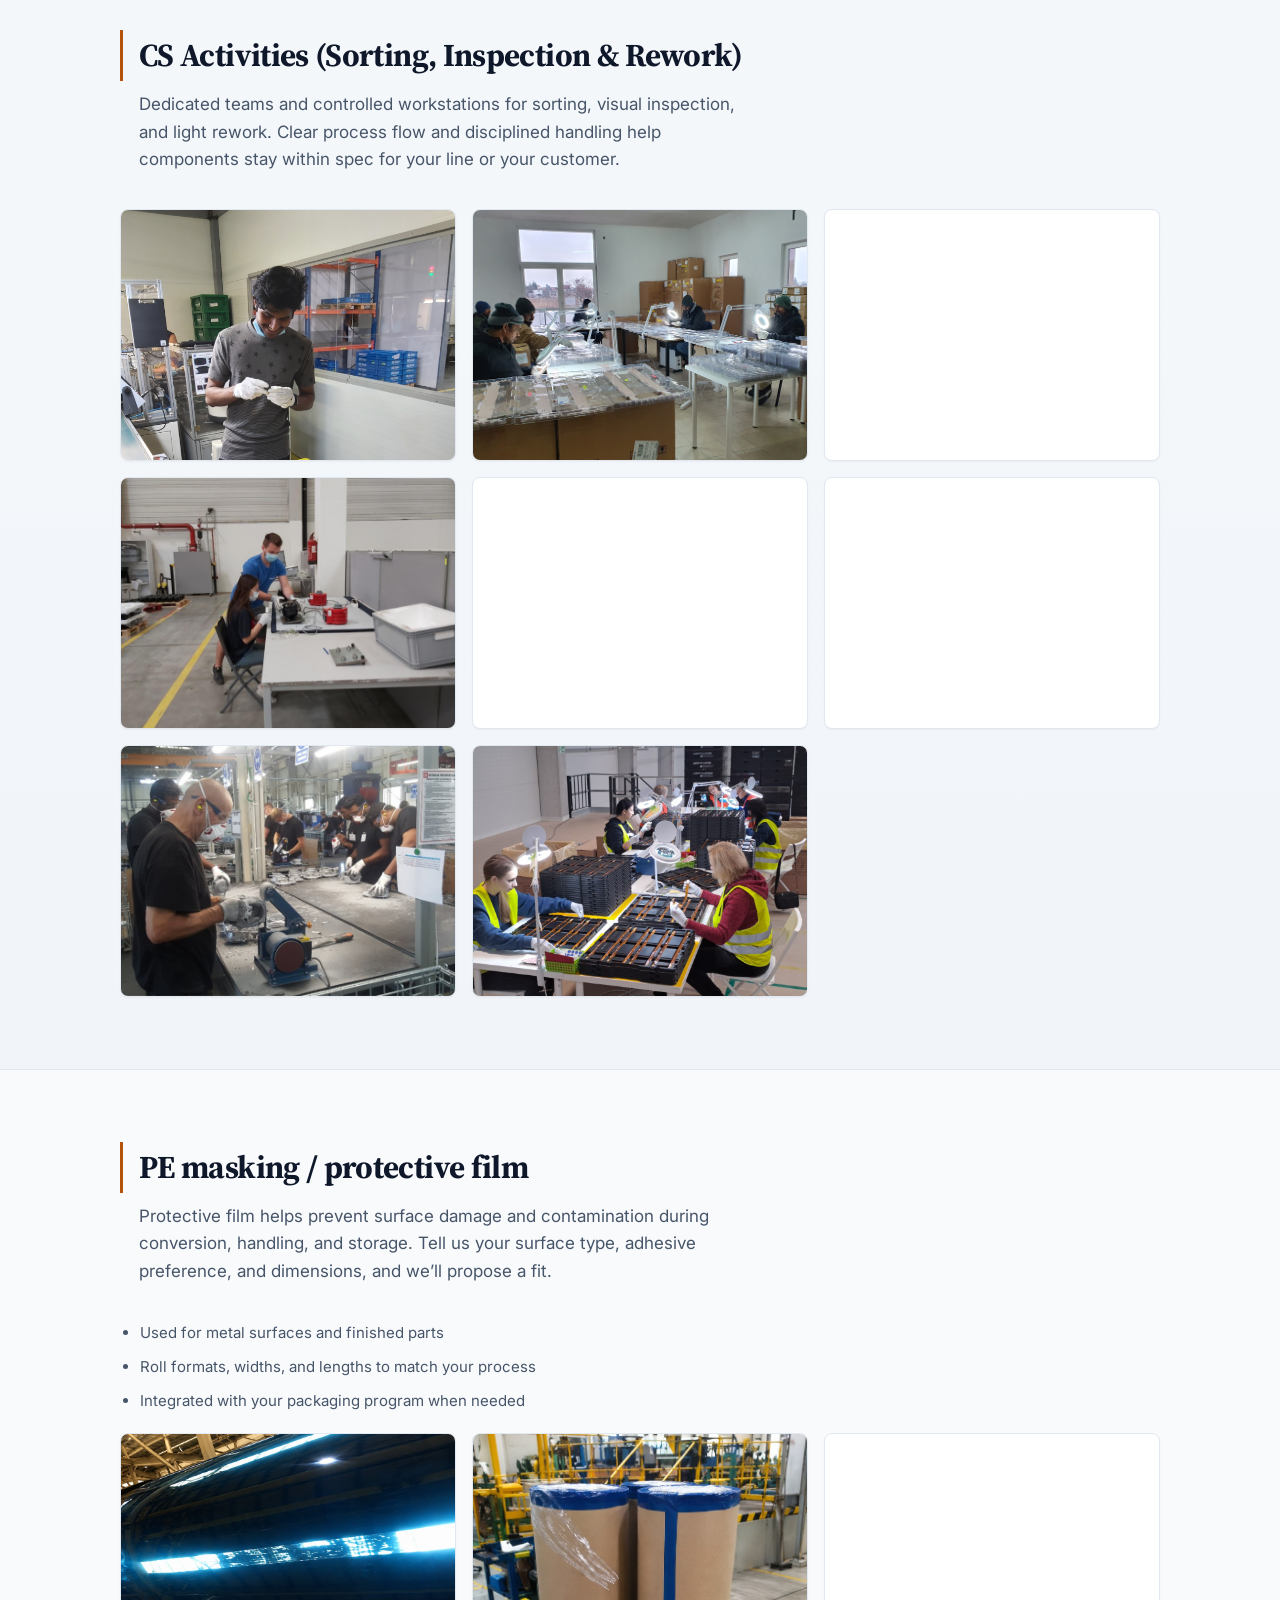
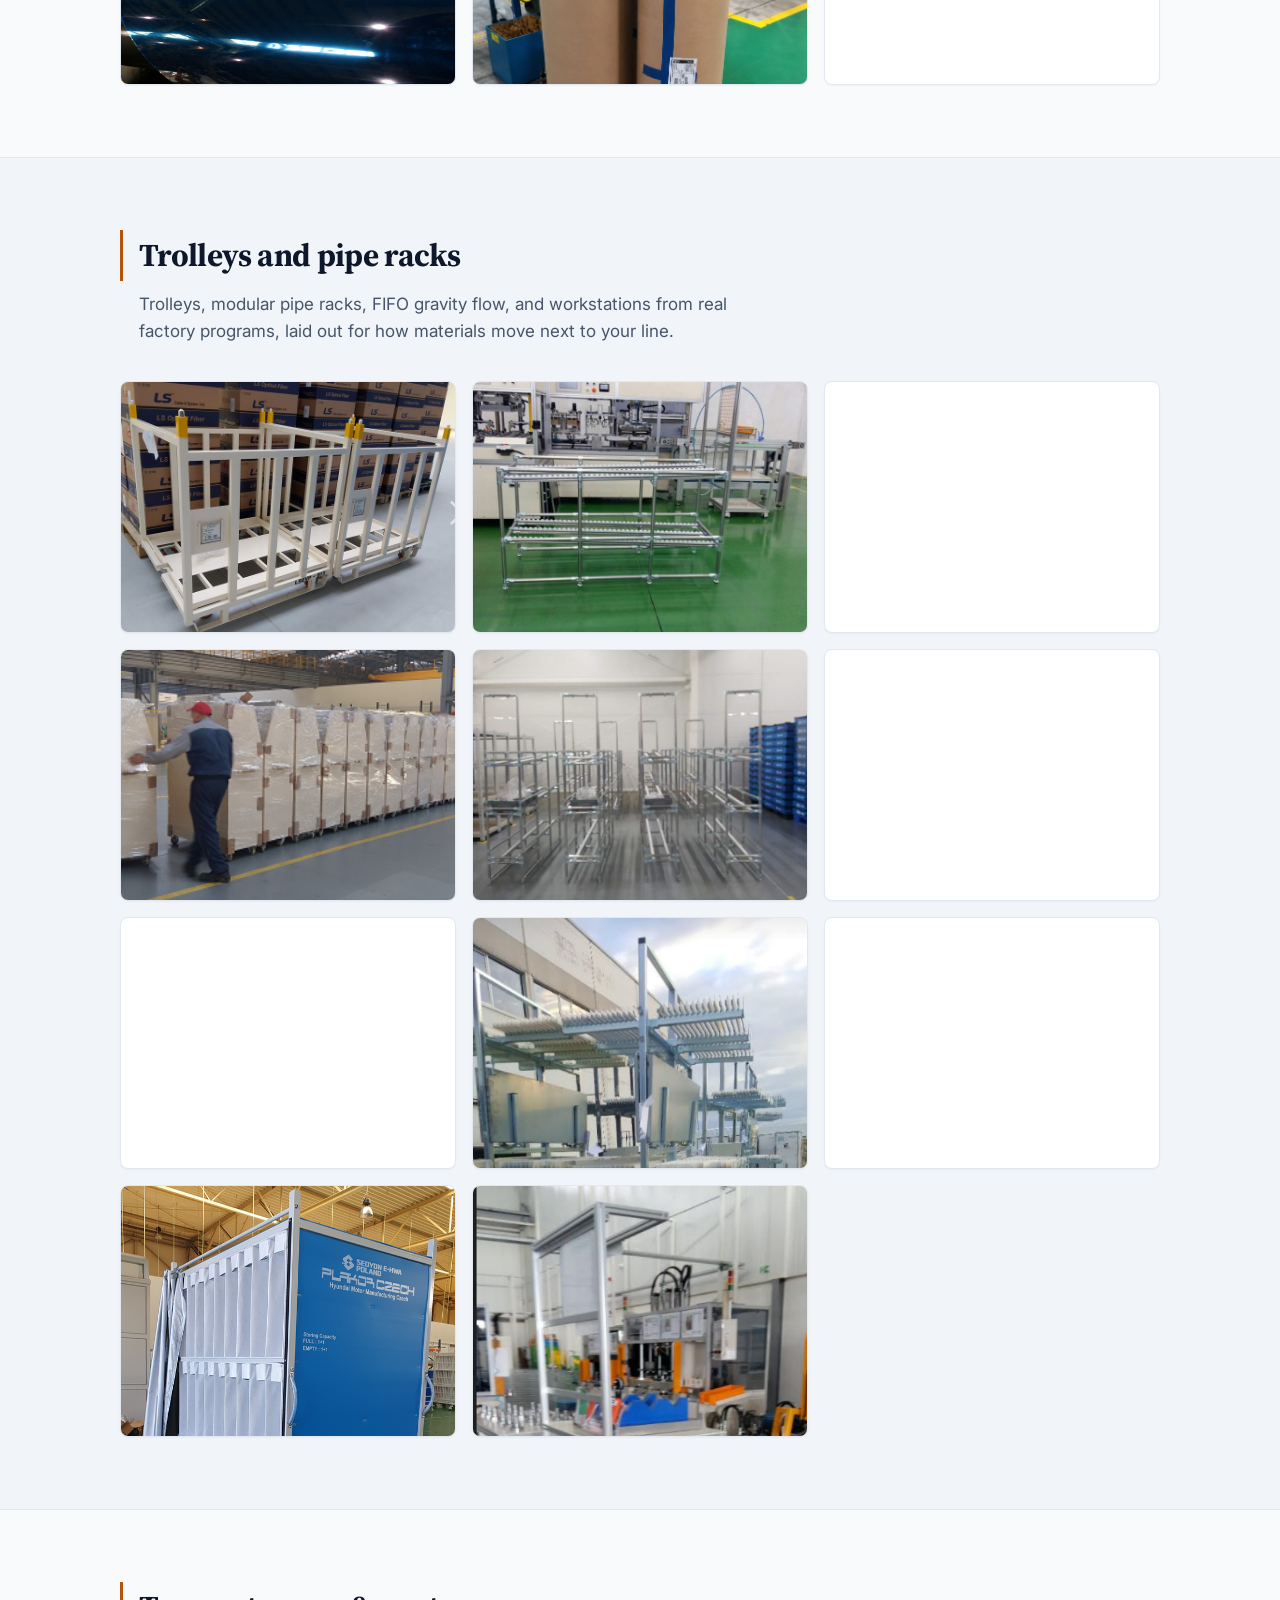
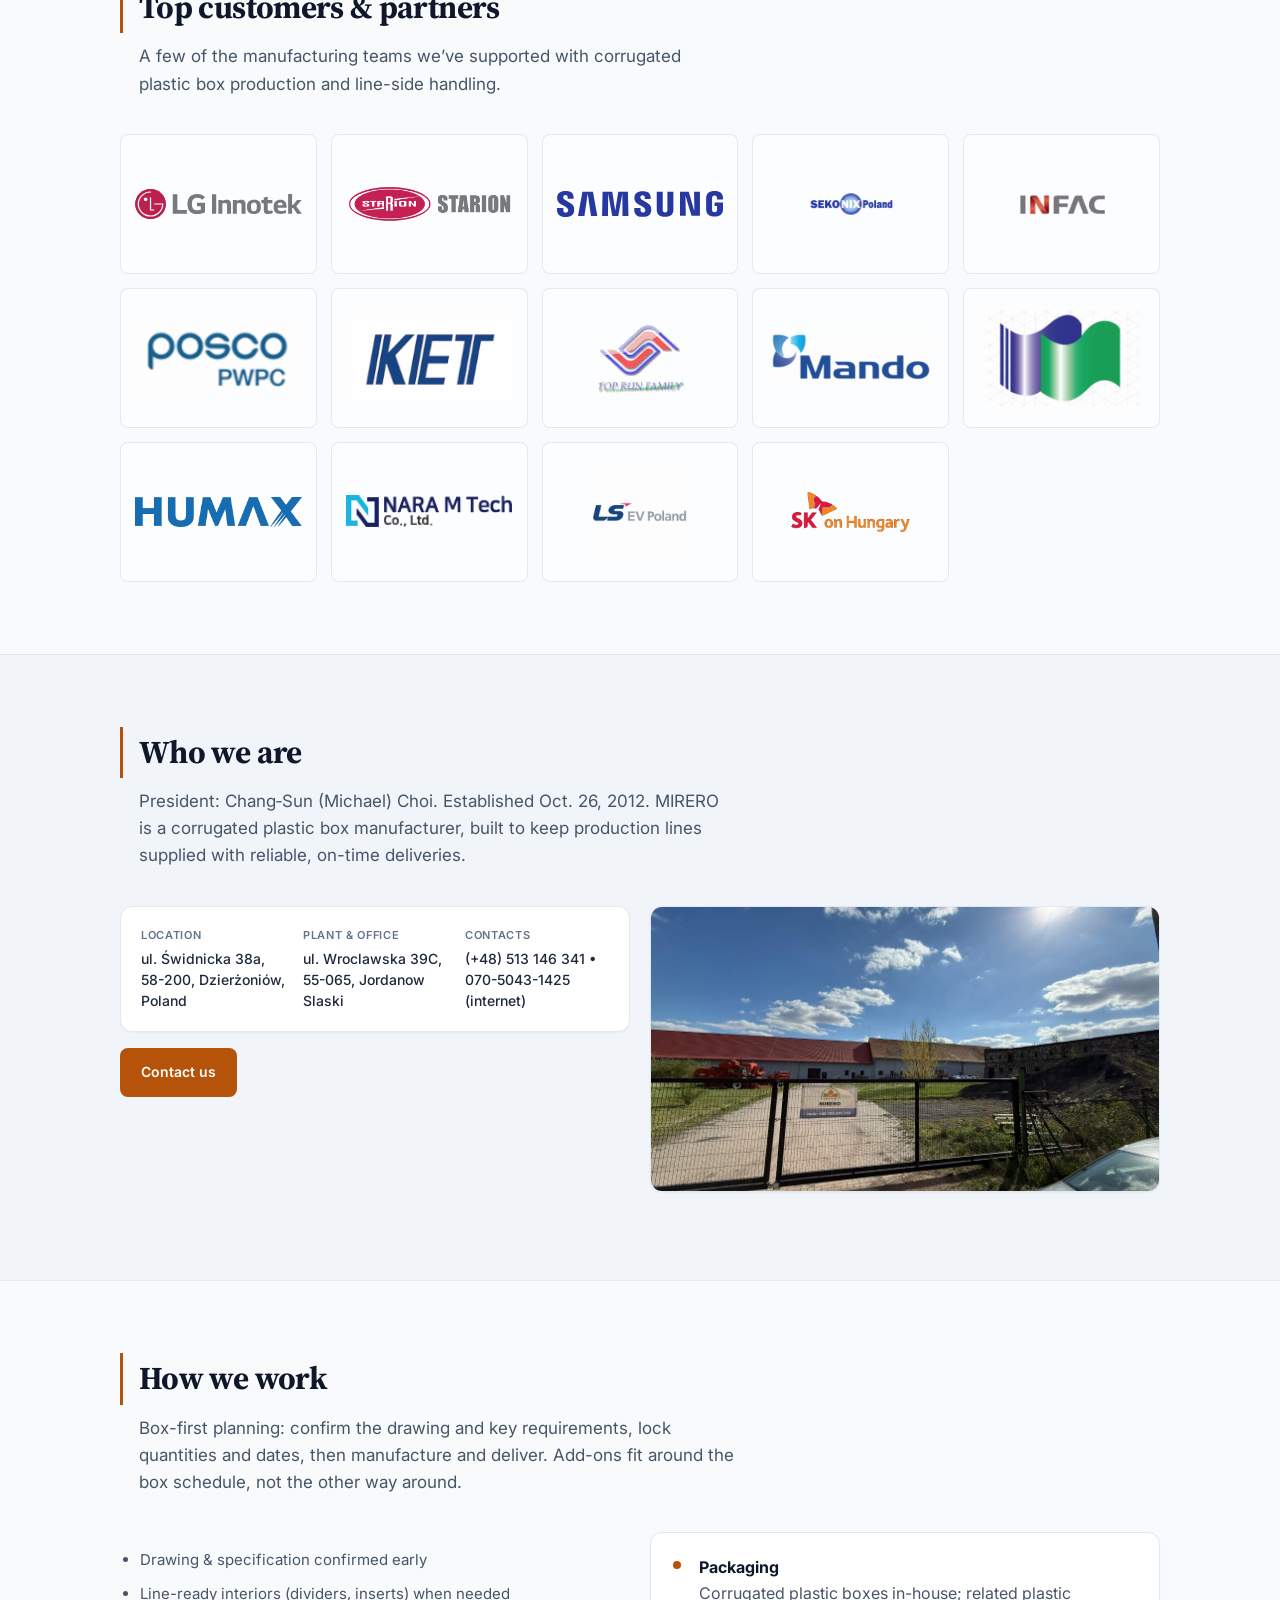
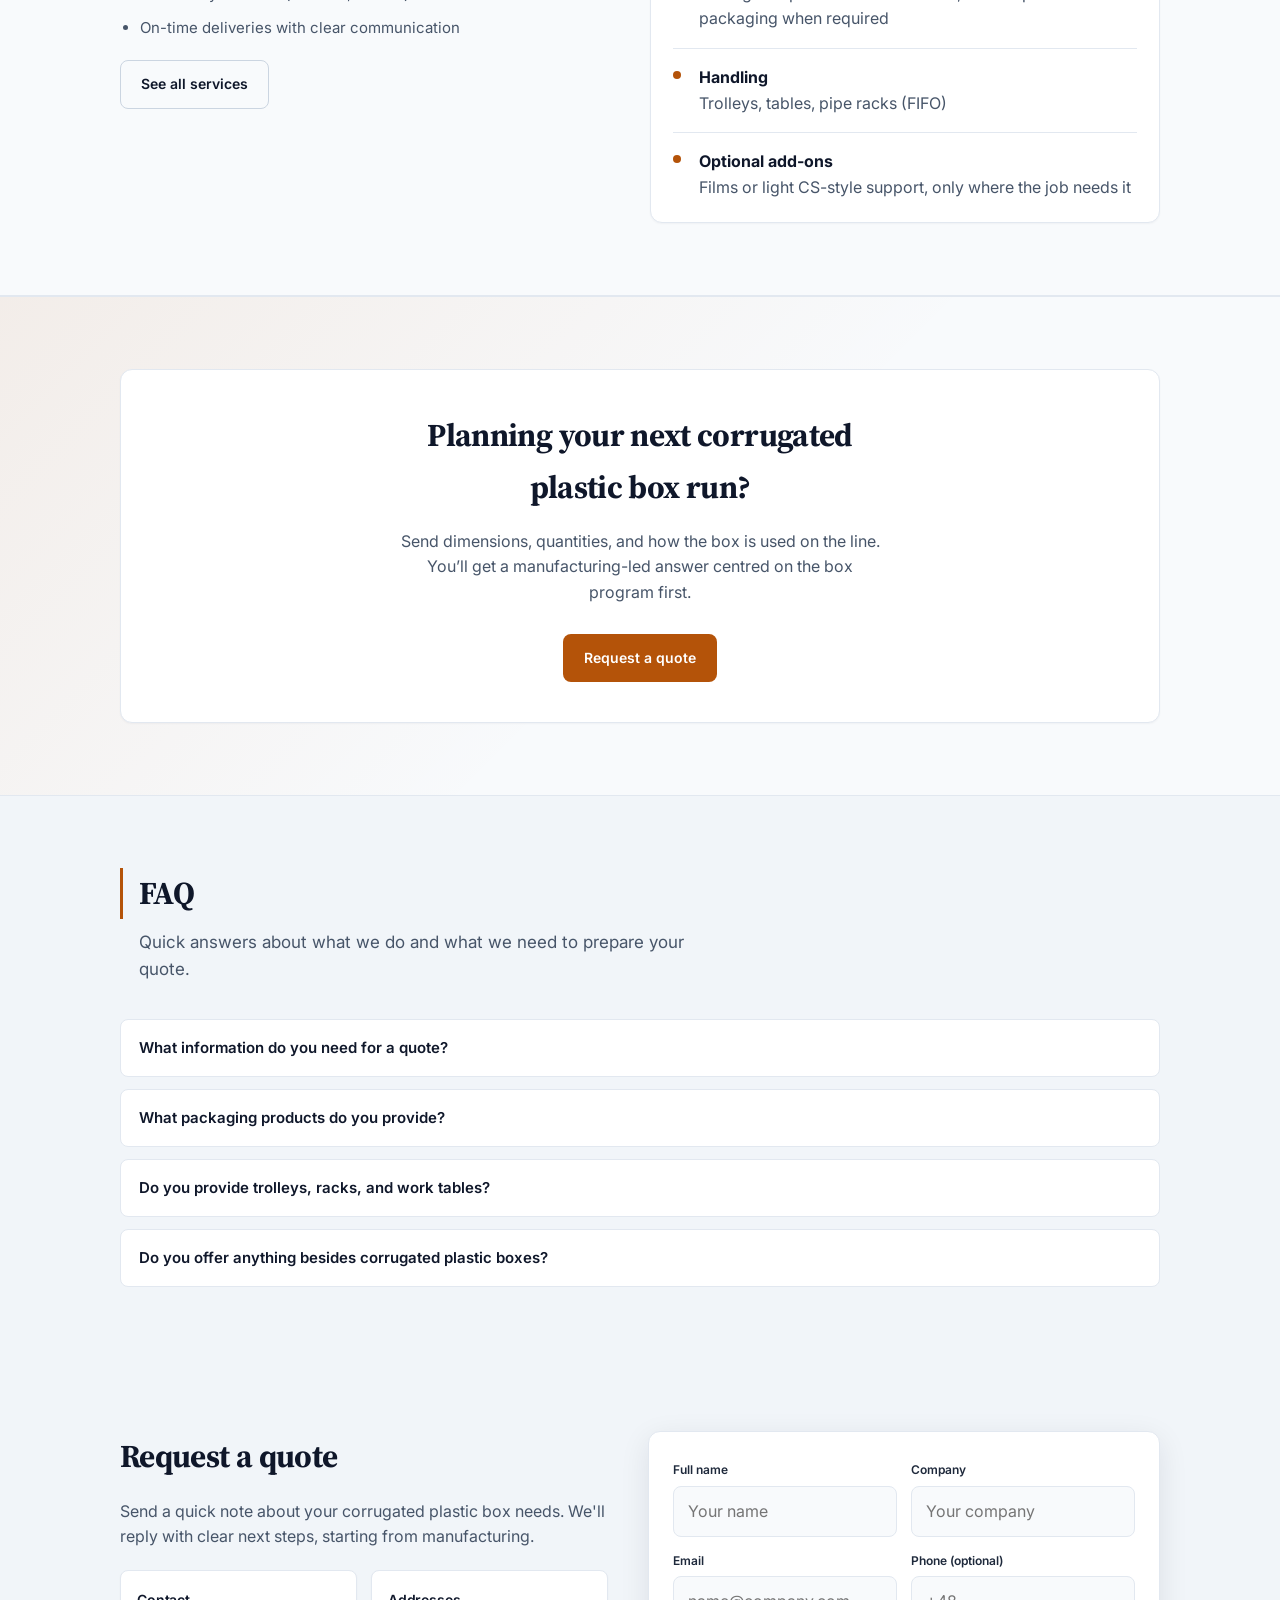
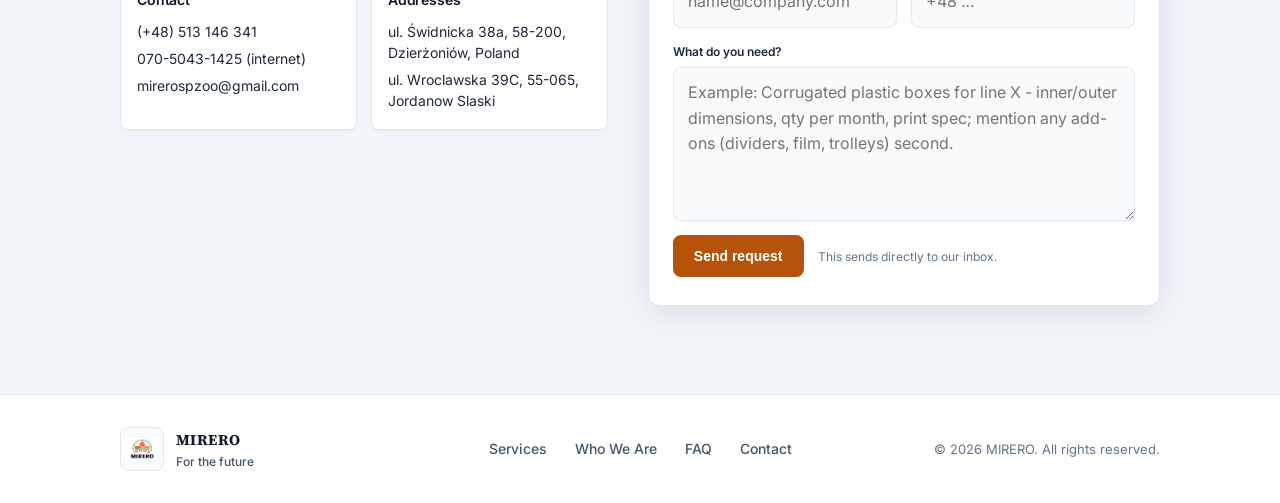
==== commit 52a29f87: "Refine hero lead copy across locales Updates the EN/PL/KO hero lead text to a cleaner, more professi" ====
--- a/index.html
+++ b/index.html
@@ -121,7 +121,7 @@
               <span data-i18n="hero.title1">We specialize in </span><span class="accent" data-i18n="hero.titleAccent">corrugated plastic box production</span><span data-i18n="hero.title2"> [reusable shipping and storage boxes] for manufacturers.</span>
             </h1>
             <p class="lead" data-i18n="hero.lead">
-              MIRERO is built around corrugated plastic box manufacturing at our own plant that is what we do every day. Alongside boxes, we can supply related plastic packaging, trolleys and racks, and selective line support when your project needs it, without losing focus on dependable box deliveries.
+              We manufacture corrugated plastic boxes at our own plant in Poland. We also provide complementary packaging, trolleys and racks, and selective line-side support when it adds value to your packaging program.
             </p>
             <div class="hero-actions">
               <a class="btn btn-primary" href="#contact" data-i18n="hero.getQuote">Get a quote</a>
